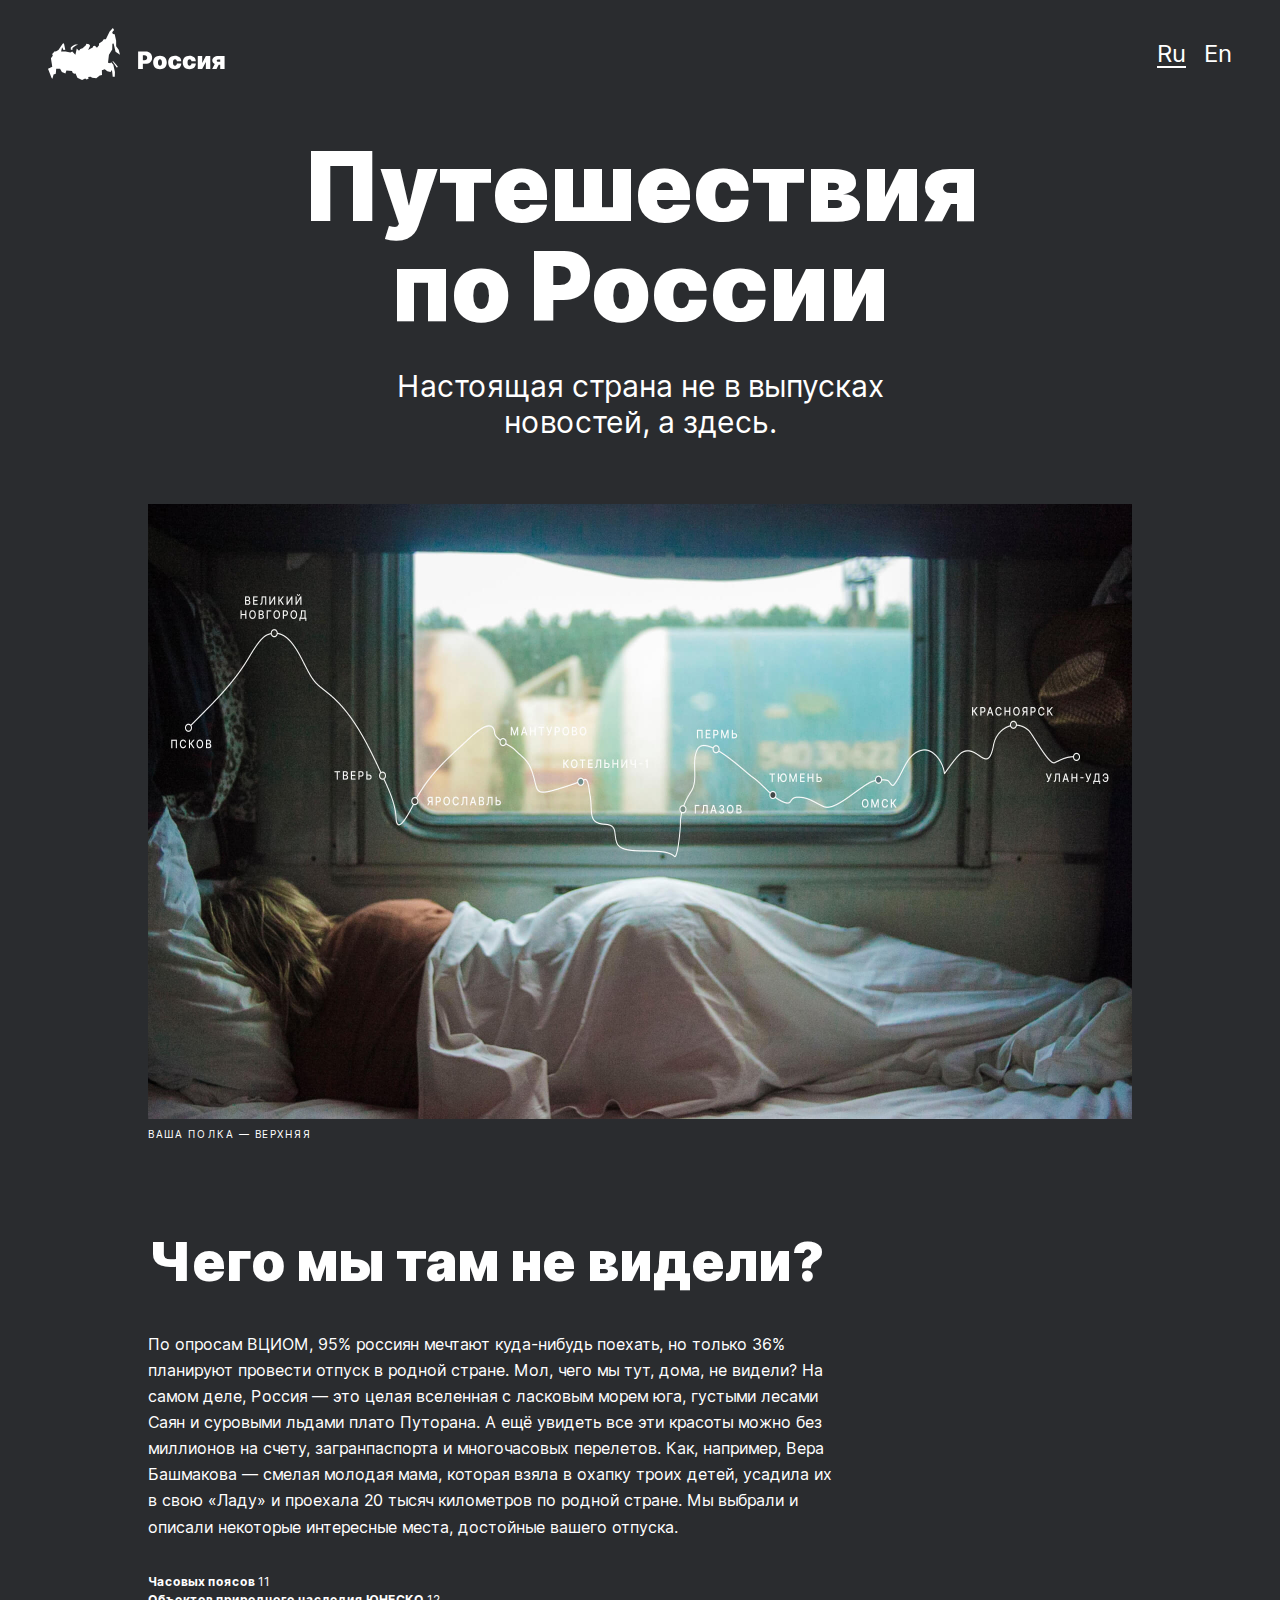
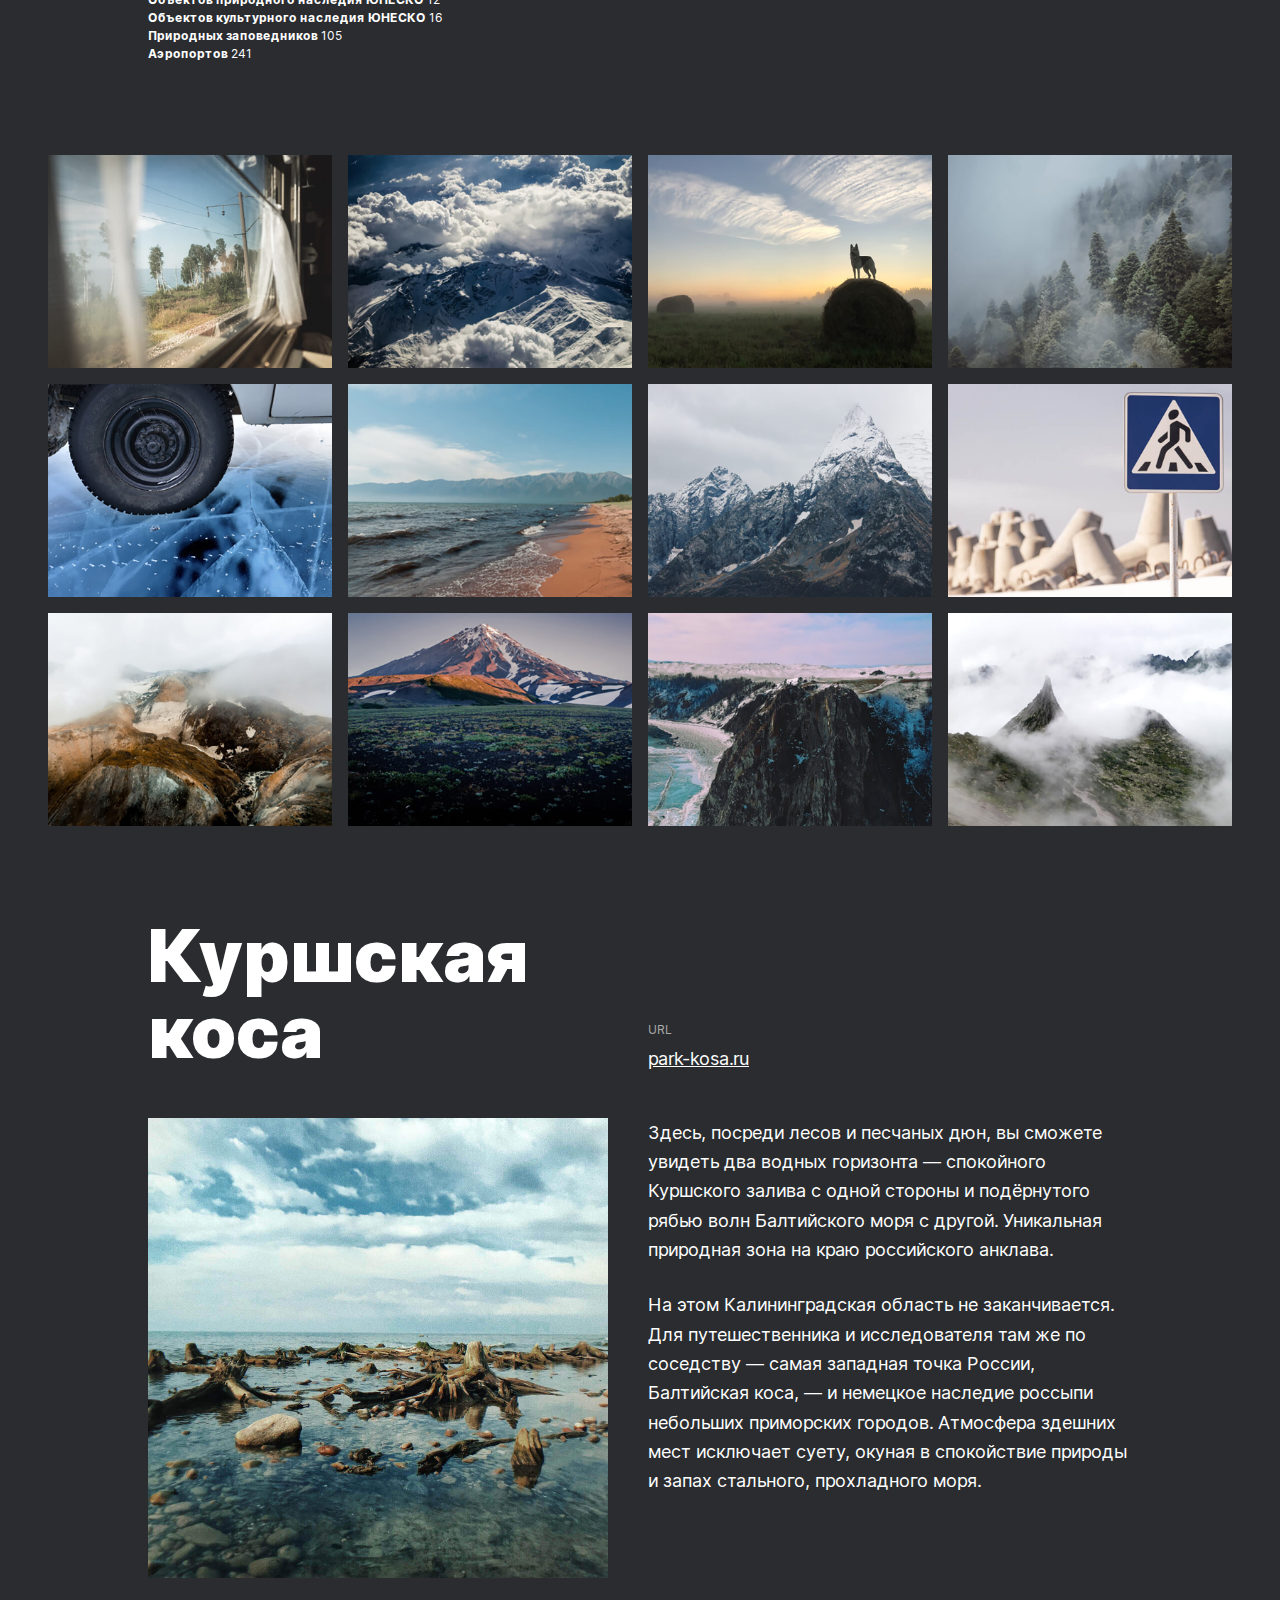
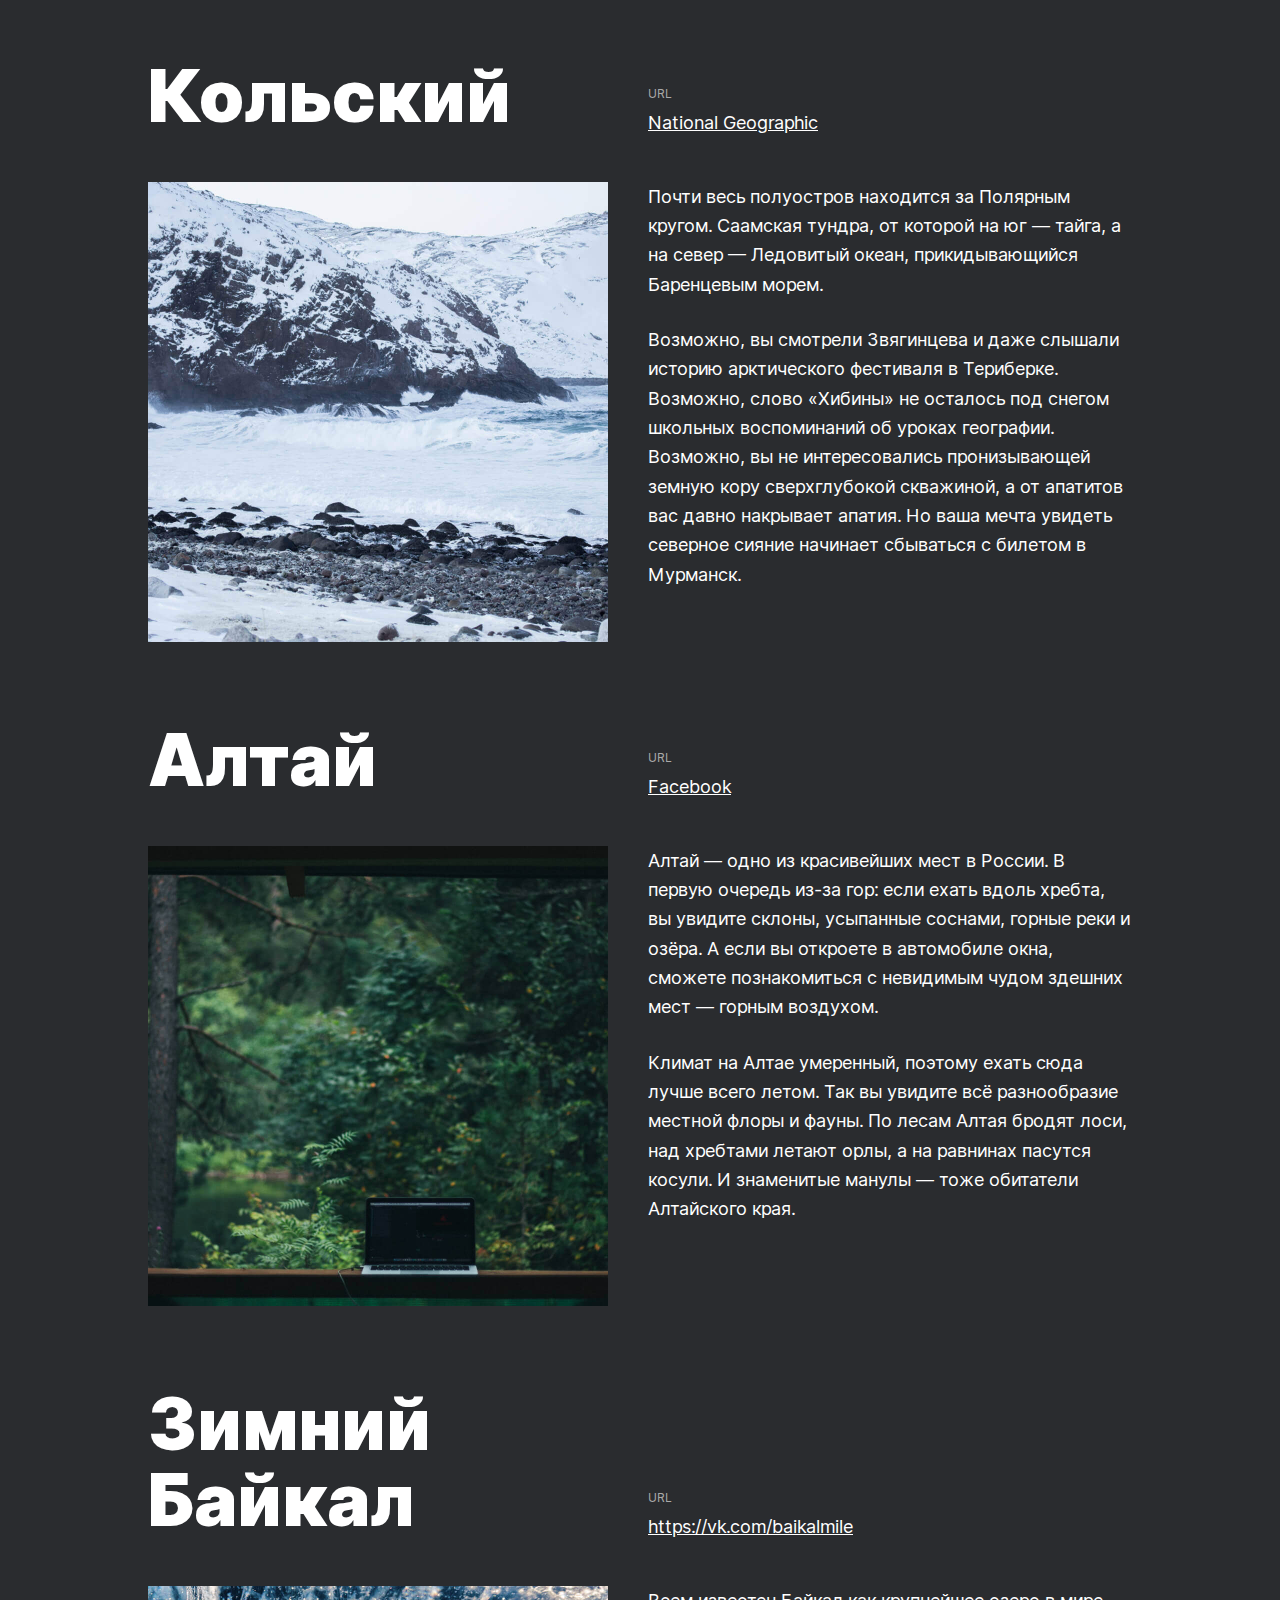
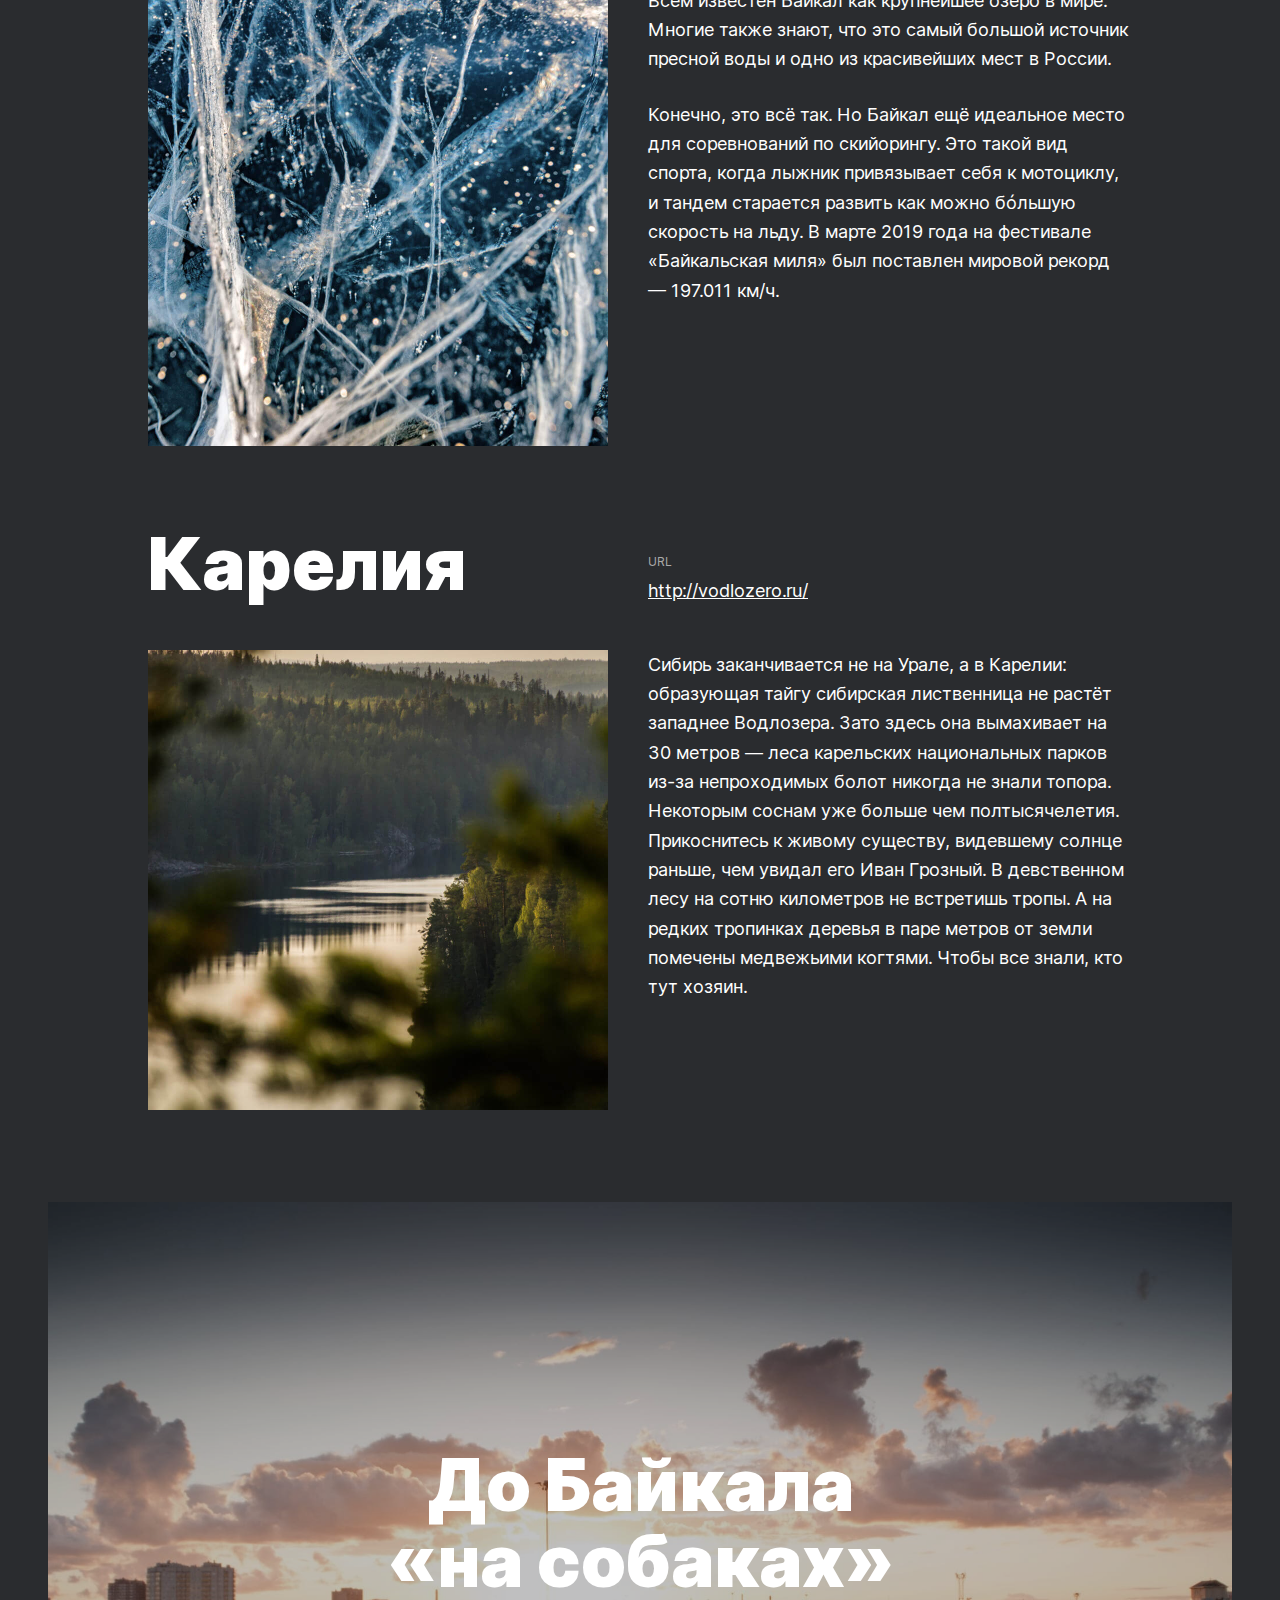
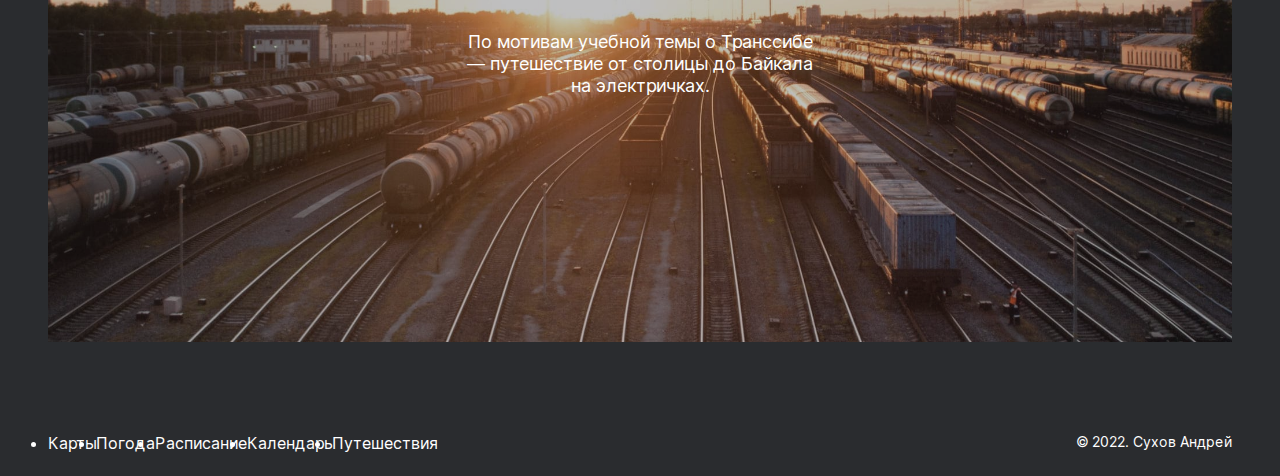
==== index.html @ 6f0c8b04 "Версия 1.04" ====
<!DOCTYPE html>
<html lang="ru">

<head>
  <meta charset="UTF-8">
  <meta http-equiv="content-type" content="text/html">
  <meta name="viewport" content="width=device-width, initial-scale=1.0">
  <title>Путешествия по России</title>
  <link rel="stylesheet" href="./pages/index.css">
</head>

<body class="page">
  <div class="page__container">
    <header class="header">
      <img class="header__logo" src="./images/header-logo.svg" alt="Изображение карты России">
      <ul class="header__lang">
        <li><a class="header__lang-link header__lang-link_decoration" href="#">Ru</a></li>
        <li><a class="header__lang-link" href="#">En</a></li>
      </ul>
    </header>
    <main class="content">
      <section class="lead">
        <h1 class="lead__title">Путешествия по&nbsp;России</h1>
        <p class="lead__subtitle">Настоящая страна не&nbsp;в&nbsp;выпусках
          новостей, а&nbsp;здесь.</p>
        <figure class="lead__figure">
          <img class="lead__image" src="./images/lead-polka.jpg" alt="Девушка на кровати в вагоне поезда">
          <figcaption class="lead__caption">ваша полка&nbsp;&mdash; верхняя</figcaption>
        </figure>
        <!--<p class="lead__caption">ваша полка&nbsp;&mdash; верхняя</p>-->
      </section>
      <section class="intro">
        <h2 class="intro__title">Чего мы там не видели?</h2>
        <p class="intro__text">По опросам ВЦИОМ, 95% россиян мечтают куда-нибудь поехать, но только 36% планируют
          провести
          отпуск в родной стране. Мол, чего мы тут, дома, не видели? На самом деле, Россия — это целая вселенная с
          ласковым морем юга, густыми лесами Саян и суровыми льдами плато Путорана. А ещё увидеть все эти красоты можно
          без миллионов на счету, загранпаспорта и многочасовых перелетов. Как, например, Вера Башмакова — смелая
          молодая
          мама, которая взяла в охапку троих детей, усадила их в свою «Ладу» и проехала 20 тысяч километров по родной
          стране. Мы выбрали и описали некоторые интересные места, достойные вашего отпуска.</p>
        <ul class="intro__list">
          <li>Часовых поясов <span class="intro__span-accent">11</span></li>
          <li>Объектов природного наследия ЮНЕСКО <span class="intro__span-accent">12</span></li>
          <li>Объектов культурного наследия ЮНЕСКО <span class="intro__span-accent">16</span></li>
          <li>Природных заповедников <span class="intro__span-accent">105</span></li>
          <li>Аэропортов <span class="intro__span-accent">241</span></li>
        </ul>
      </section>
      <section class="photo-grid">
        <img class="photo-grid__item" src="./images/photo-grid-train.jpg" alt="фото из окна вагона">
        <img class="photo-grid__item" src="./images/photo-grid-atharva-tulsi.jpg" alt="облака на вершине горы">
        <img class="photo-grid__item" src="./images/photo-grid-tuman.jpg" alt="сабака на стоге сена в поле">
        <img class="photo-grid__item" src="./images/photo-grid-sochi.jpg" alt="лес в тумане">
        <img class="photo-grid__item" src="./images/photo-grid-arisa.jpg" alt="автомобиль на льду озера">
        <img class="photo-grid__item" src="./images/photo-grid-baikal.jpg" alt="фото на берегу озера">
        <img class="photo-grid__item" src="./images/photo-grid-elbrus.jpg" alt="покрытые снегом вершины гор">
        <img class="photo-grid__item" src="./images/photo-grid-kondratiev.jpg" alt="дорожный знак пешеходный переход">
        <img class="photo-grid__item" src="./images/photo-grid-kamchatka-1.jpg" alt="холмы в тумане">
        <img class="photo-grid__item" src="./images/photo-grid-kamchatka-2.jpg" alt="фото горы">
        <img class="photo-grid__item" src="./images/photo-grid-baikal-2.jpg" alt="фото скалы на берегу моря">
        <img class="photo-grid__item" src="./images/photo-grid-ergaki.jpg" alt="фото туман на вершине горы">
      </section>
      <section class="places">
        <article class="place">
          <h2 class="place__title">Куршская коса</h2>
          <div class="place__website">
            <p class="place__url-heading">URL</p>
            <a class="place__link" href="http://park-kosa.ru" target="_blank">park-kosa.ru</a>
          </div>
          <img class="place__image" src="./images/place-kosa.jpg" alt="Куршская коса">
          <div class="place__container-text">
            <p class="place__paragraph">Здесь, посреди лесов и песчаных дюн, вы сможете увидеть два водных горизонта —
              спокойного Куршского залива с одной стороны и подёрнутого рябью волн Балтийского моря с другой. Уникальная
              природная зона на краю российского анклава.</p>
            <p class="place__paragraph">На этом Калининградская область не заканчивается. Для путешественника и
              исследователя там же по соседству — самая западная точка России, Балтийская коса, — и немецкое наследие
              россыпи небольших приморских городов. Атмосфера здешних мест исключает суету, окуная в спокойствие природы
              и
              запах стального, прохладного моря.</p>
          </div>
        </article>
        <article class="place">
          <h2 class="place__title">Кольский</h2>
          <div class="place__website">
            <p class="place__url-heading">URL</p>
            <a class="place__link"
              href="https://yourshot.nationalgeographic.com/photos/?keywords=kolskiy" target="_blank">National
              Geographic</a>
          </div>
          <img class="place__image" src="./images/place-kolsky.jpg" alt="Кольский">
          <div class="place__container-text">
            <p class="place__paragraph">Почти весь полуостров находится за Полярным кругом. Саамская тундра, от которой
              на
              юг —
              тайга, а на север — Ледовитый океан, прикидывающийся Баренцевым морем.</p>
            <p class="place__paragraph">Возможно, вы смотрели Звягинцева и даже слышали историю арктического фестиваля в
              Териберке. Возможно, слово «Хибины» не осталось под снегом школьных воспоминаний об уроках географии.
              Возможно, вы не интересовались пронизывающей земную кору сверхглубокой скважиной, а от апатитов вас давно
              накрывает апатия. Но ваша мечта увидеть северное сияние начинает сбываться с билетом
              в Мурманск.</p>
          </div>
        </article>
        <article class="place">
          <h2 class="place__title">Алтай</h2>
          <div class="place__website">
            <p class="place__url-heading">URL</p>
            <a class="place__link"
              href="https://www.facebook.com/vera.bashmakova/posts/10156011613718822" target="_blank">Facebook</a>
          </div>
          <img class="place__image" src="./images/place-altai.jpg" alt="Алтай">
          <div class="place__container-text">
            <p class="place__paragraph">Алтай — одно из красивейших мест в России.
              В первую очередь из-за гор: если ехать вдоль хребта, вы увидите склоны, усыпанные соснами, горные реки и
              озёра. А если вы откроете в автомобиле окна, сможете познакомиться с невидимым чудом здешних мест — горным
              воздухом.</p>
            <p class="place__paragraph">Климат на Алтае умеренный, поэтому ехать сюда лучше всего летом. Так вы увидите
              всё разнообразие местной флоры и фауны. По лесам Алтая бродят лоси, над хребтами летают орлы, а на
              равнинах
              пасутся косули. И знаменитые манулы — тоже обитатели Алтайского края.</p>
          </div>
        </article>
        <article class="place">
          <h2 class="place__title">Зимний Байкал</h2>
          <div class="place__website">
            <p class="place__url-heading">URL</p>
            <a class="place__link" href="https://vk.com/baikalmile"
              target="_blank">https://vk.com/baikalmile</a>
          </div>
          <img class="place__image" src="./images/place-winter-baikal.jpg" alt="Зимний Байкал">
          <div class="place__container-text">
            <p class="place__paragraph">Всем известен Байкал как крупнейшее озеро
              в мире. Многие также знают, что это самый большой источник пресной воды и одно из красивейших мест в
              России.
            </p>
            <p class="place__paragraph">Конечно, это всё так. Но Байкал ещё идеальное место для соревнований по
              скийорингу. Это такой вид спорта, когда лыжник привязывает себя
              к мотоциклу, и тандем старается развить как можно бóльшую скорость на льду. В марте 2019 года на фестивале
              «Байкальская миля» был поставлен мировой рекорд — 197.011 км/ч.</p>
          </div>
        </article>
        <article class="place">
          <h2 class="place__title">Карелия</h2>
          <div class="place__website">
            <p class="place__url-heading">URL</p>
            <a class="place__link" href="http://vodlozero.ru"
              target="_blank">http://vodlozero.ru/</a>
          </div>
          <img class="place__image" src="./images/place-karelia.jpg" alt="Корелия">
          <div class="place__container-text">
            <p class="place__paragraph">Сибирь заканчивается не на Урале, а в Карелии: образующая тайгу сибирская
              лиственница не растёт западнее Водлозера. Зато здесь она вымахивает на 30 метров — леса карельских
              национальных парков из-за непроходимых болот никогда не знали топора. Некоторым соснам уже больше чем
              полтысячелетия. Прикоснитесь к живому существу, видевшему солнце раньше, чем увидал его Иван Грозный.
              В девственном лесу на сотню километров не встретишь тропы. А на редких тропинках деревья
              в паре метров от земли помечены медвежьими когтями. Чтобы все знали, кто тут хозяин.</p>
          </div>
        </article>
      </section>
      <section class="cover">
        <a class="cover__overlay" href="https://stampsy.com/na-elektrichkakh-do-baikala" target="_blank">
          <h2 class="cover__title">До&nbsp;Байкала «на&nbsp;собаках»</h2>
          <p class="cover__subtitle">По&nbsp;мотивам учебной темы о&nbsp;Транссибе —&nbsp;путешествие от&nbsp;столицы
            до&nbsp;Байкала на&nbsp;электричках.</p>
        </a>
      </section>
    </main>
    <footer class="footer">
      <nav class="footer__nav">
        <li><a class="footer__link" href="https://yandex.ru/maps" target="_blank">Карты</a></li>
        <li><a class="footer__link" href="https://yandex.ru/pogoda" target="_blank">Погода</a></li>
        <li><a class="footer__link" href="https://rasp.yandex.ru" target="_blank">Расписание</a></li>
        <li><a class="footer__link" href="https://calendar.yandex.ru" target="_blank">Календарь</a></li>
        <li><a class="footer__link" href="https://travel.yandex.ru" target="_blank">Путешествия</a></li>
      </nav>
      <p class="footer__copyright">© 2022. Сухов Андрей</p>
    </footer>
  </div>
</body>

</html>
---- pages/index.css ----
@import url(../vendor/normalize.css);
@import url(../vendor/fonts/fonts.css);
@import url(../blocks/page/page.css);
@import url(../blocks/page/__container/page__container.css);
@import url(../blocks/header/header.css);
@import url(../blocks/header/__logo/header__logo.css);
@import url(../blocks/header/__lang/header__lang.css);
@import url(../blocks/header/__lang-link/header__lang-link.css);
@import url(../blocks/header/__lang-link/_decoration/header__lang-link_decoration.css);
@import url(../blocks/lead/lead.css);
@import url(../blocks/lead/__title/lead__title.css);
@import url(../blocks/lead/__subtitle/lead__subtitle.css);
@import url(../blocks/lead/__figure/lead__figure.css);
@import url(../blocks/lead/__image/lead__image.css);
@import url(../blocks/lead/__caption/lead__caption.css);
@import url(../blocks/intro/intro.css);
@import url(../blocks/intro/__title/intro__title.css);
@import url(../blocks/intro/__text/intro__text.css);
@import url(../blocks/intro/__list/intro__list.css);
@import url(../blocks/intro/__span-accent/intro__span-accent.css);
@import url(../blocks/photo-grid/photo-grid.css);
@import url(../blocks/photo-grid/__item/photo-grid__item.css);
@import url(../blocks/places/places.css);
@import url(../blocks/place/place.css);
@import url(../blocks/place/__title/place__title.css);
@import url(../blocks/place/__paragraph/place__paragraph.css);
@import url(../blocks/place/__image/place__image.css);
@import url(../blocks/place/__website/place__website.css);
@import url(../blocks/place/__link/place__link.css);
@import url(../blocks/place/__url-heading/place__url-heading.css);
@import url(../blocks/cover/cover.css);
@import url(../blocks/cover/__overlay/cover__overlay.css);
@import url(../blocks/cover/__title/cover__title.css);
@import url(../blocks/cover/__subtitle/cover__subtitle.css);
@import url(../blocks/footer/__nav/footer__nav.css);
@import url(../blocks/footer/footer.css);
@import url(../blocks/footer/__link/footer__link.css);
@import url(../blocks/footer/__copyright/footer__copyright.css);
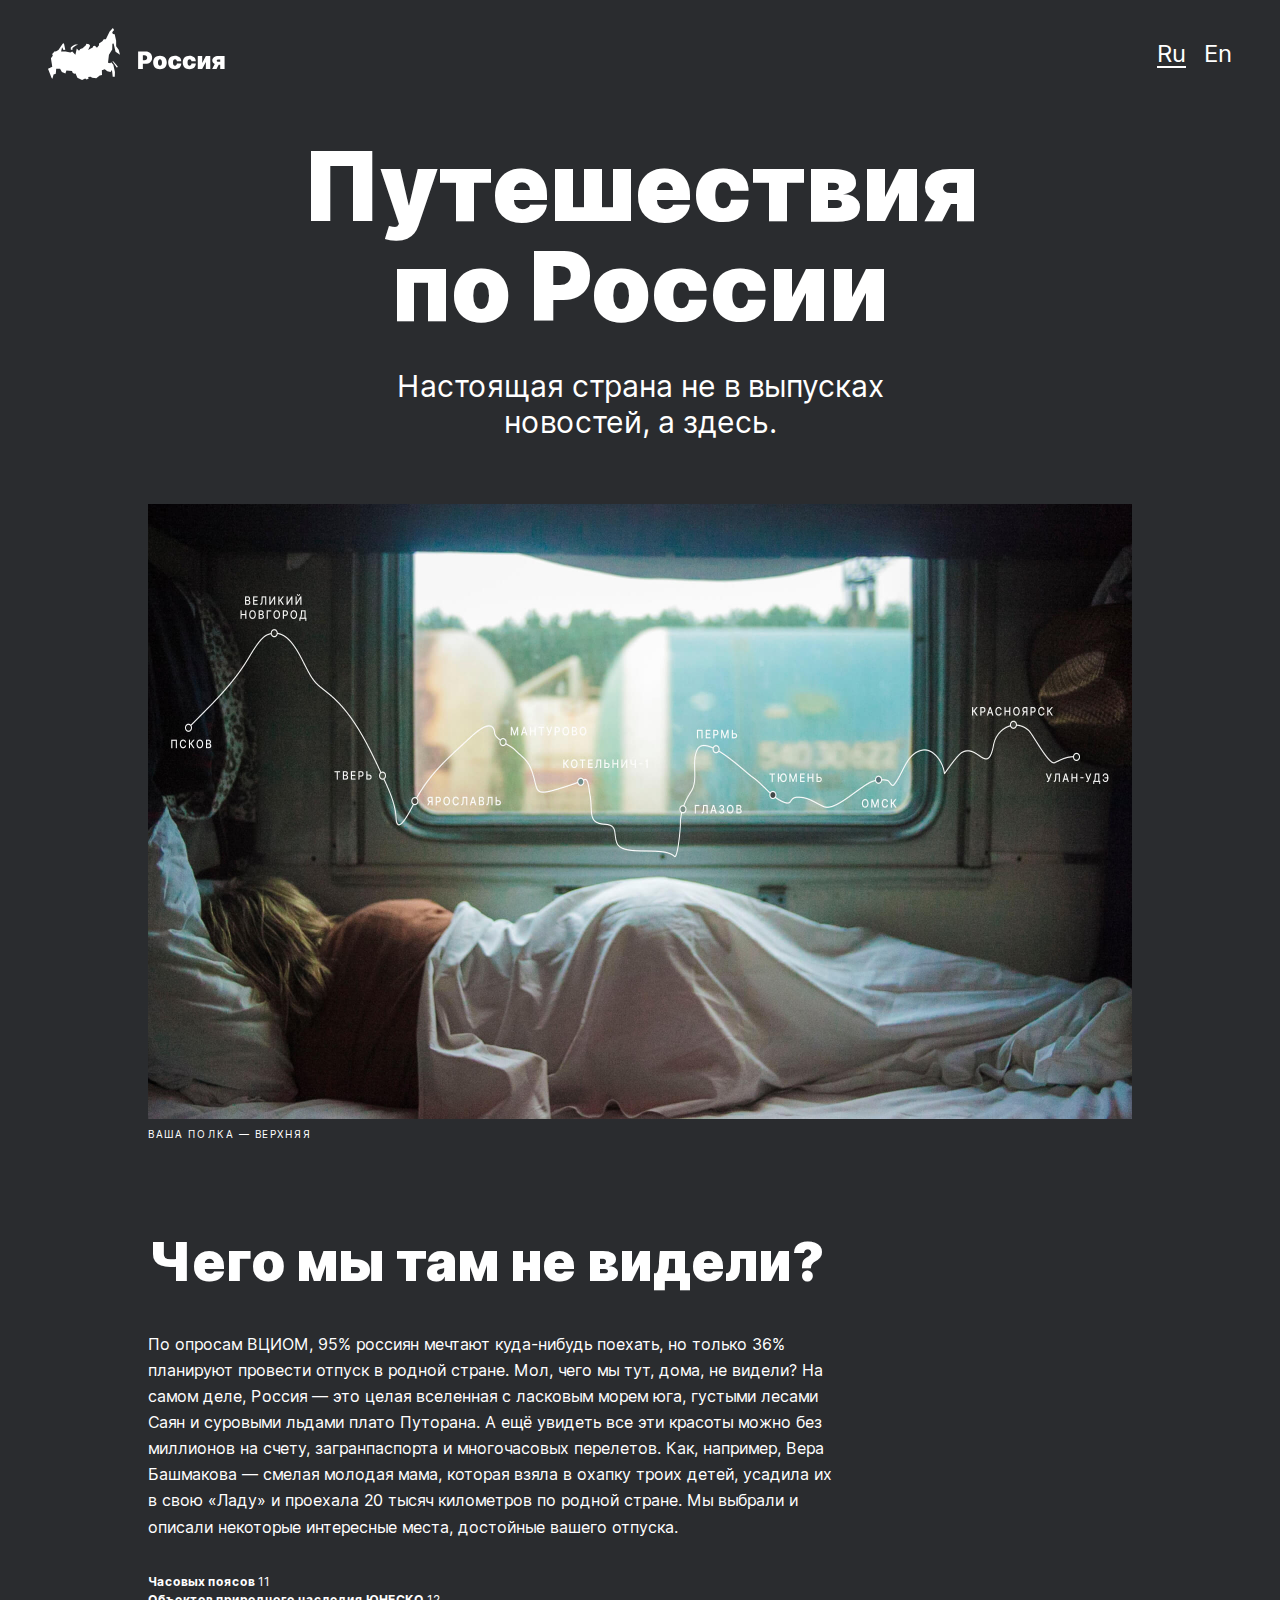
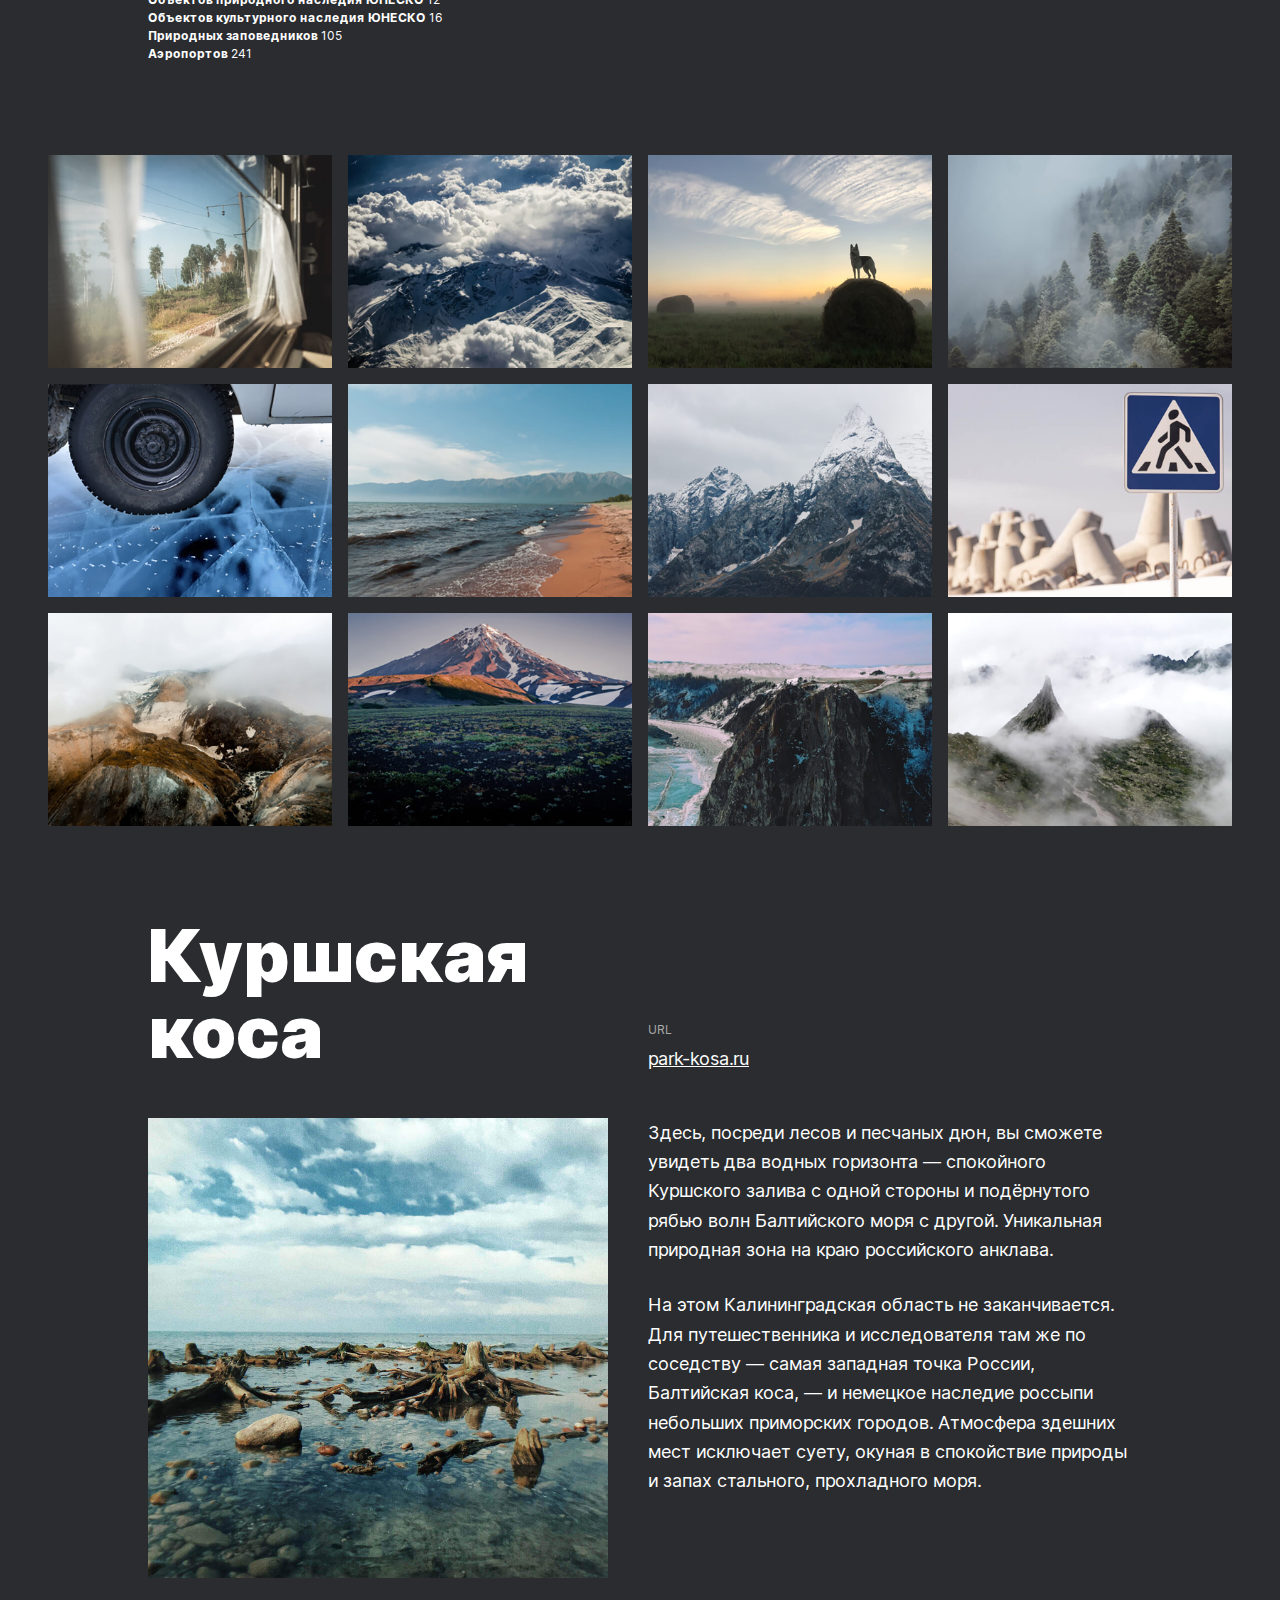
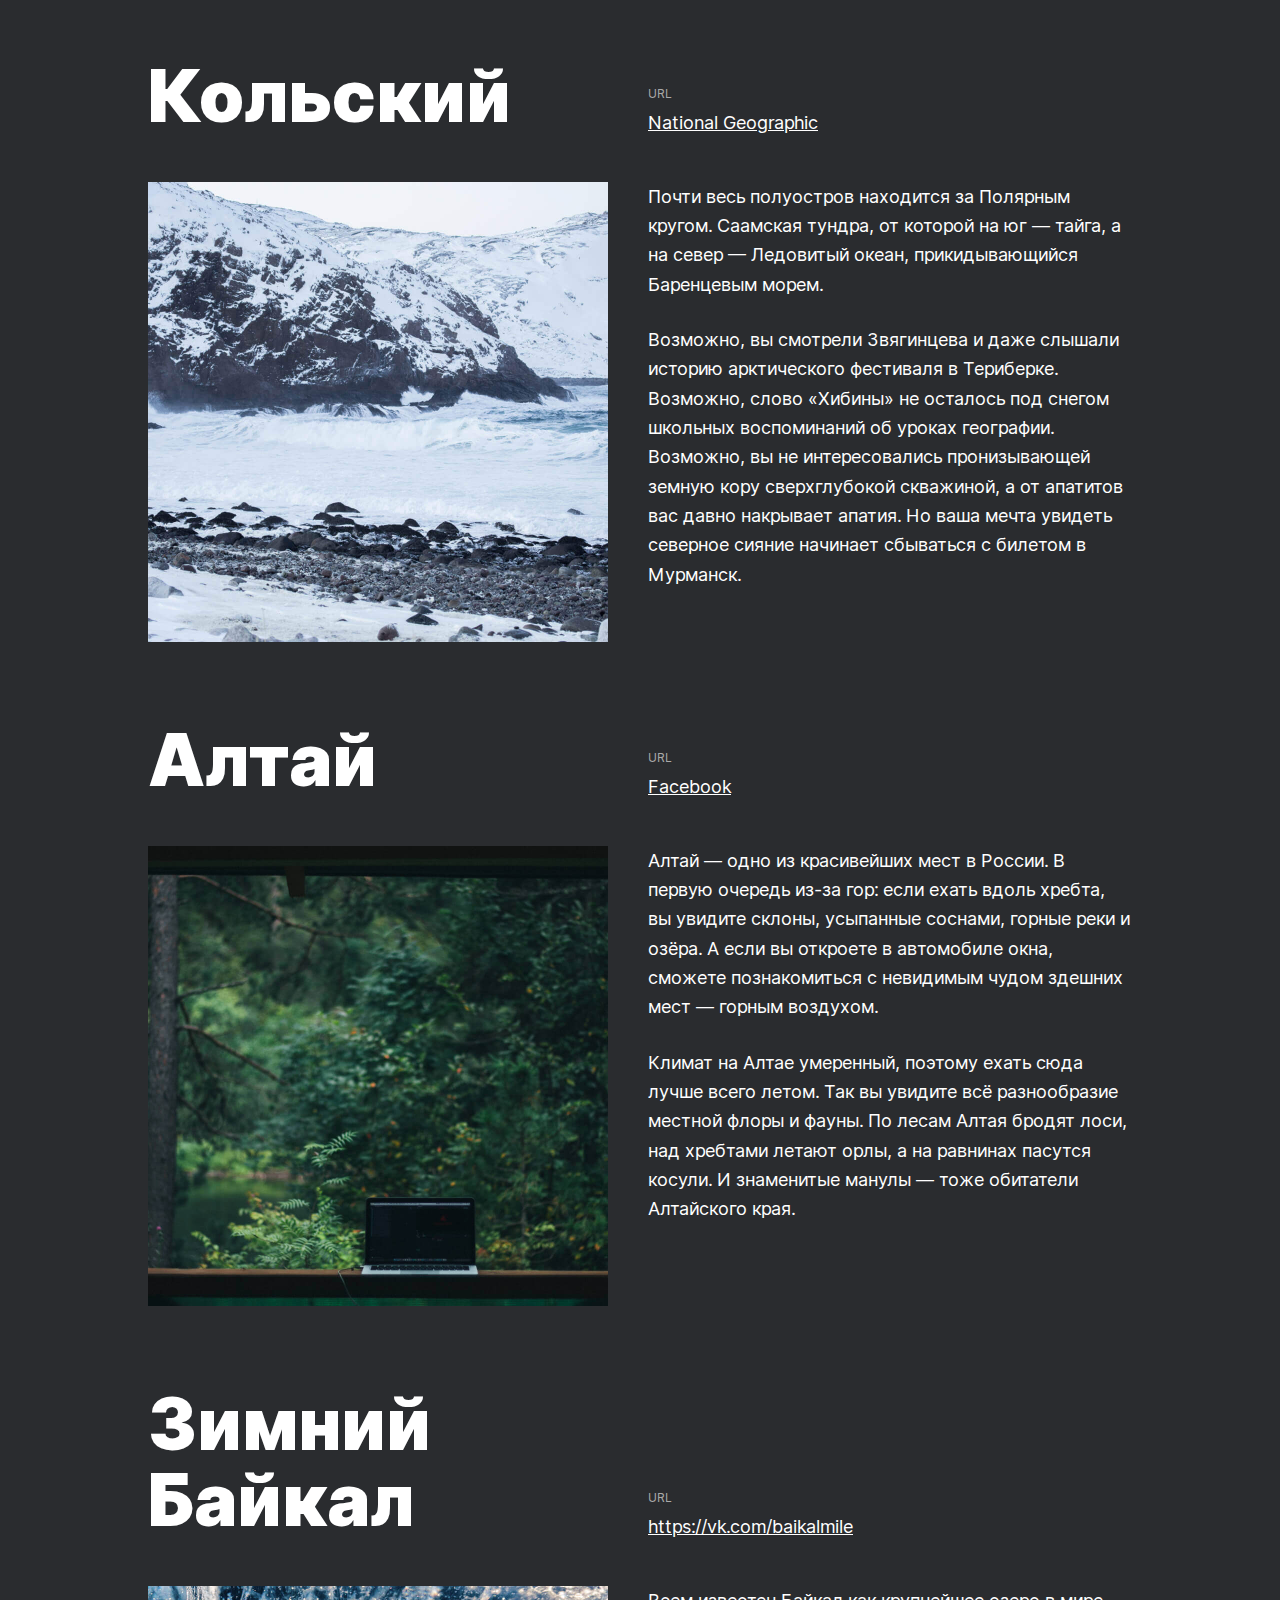
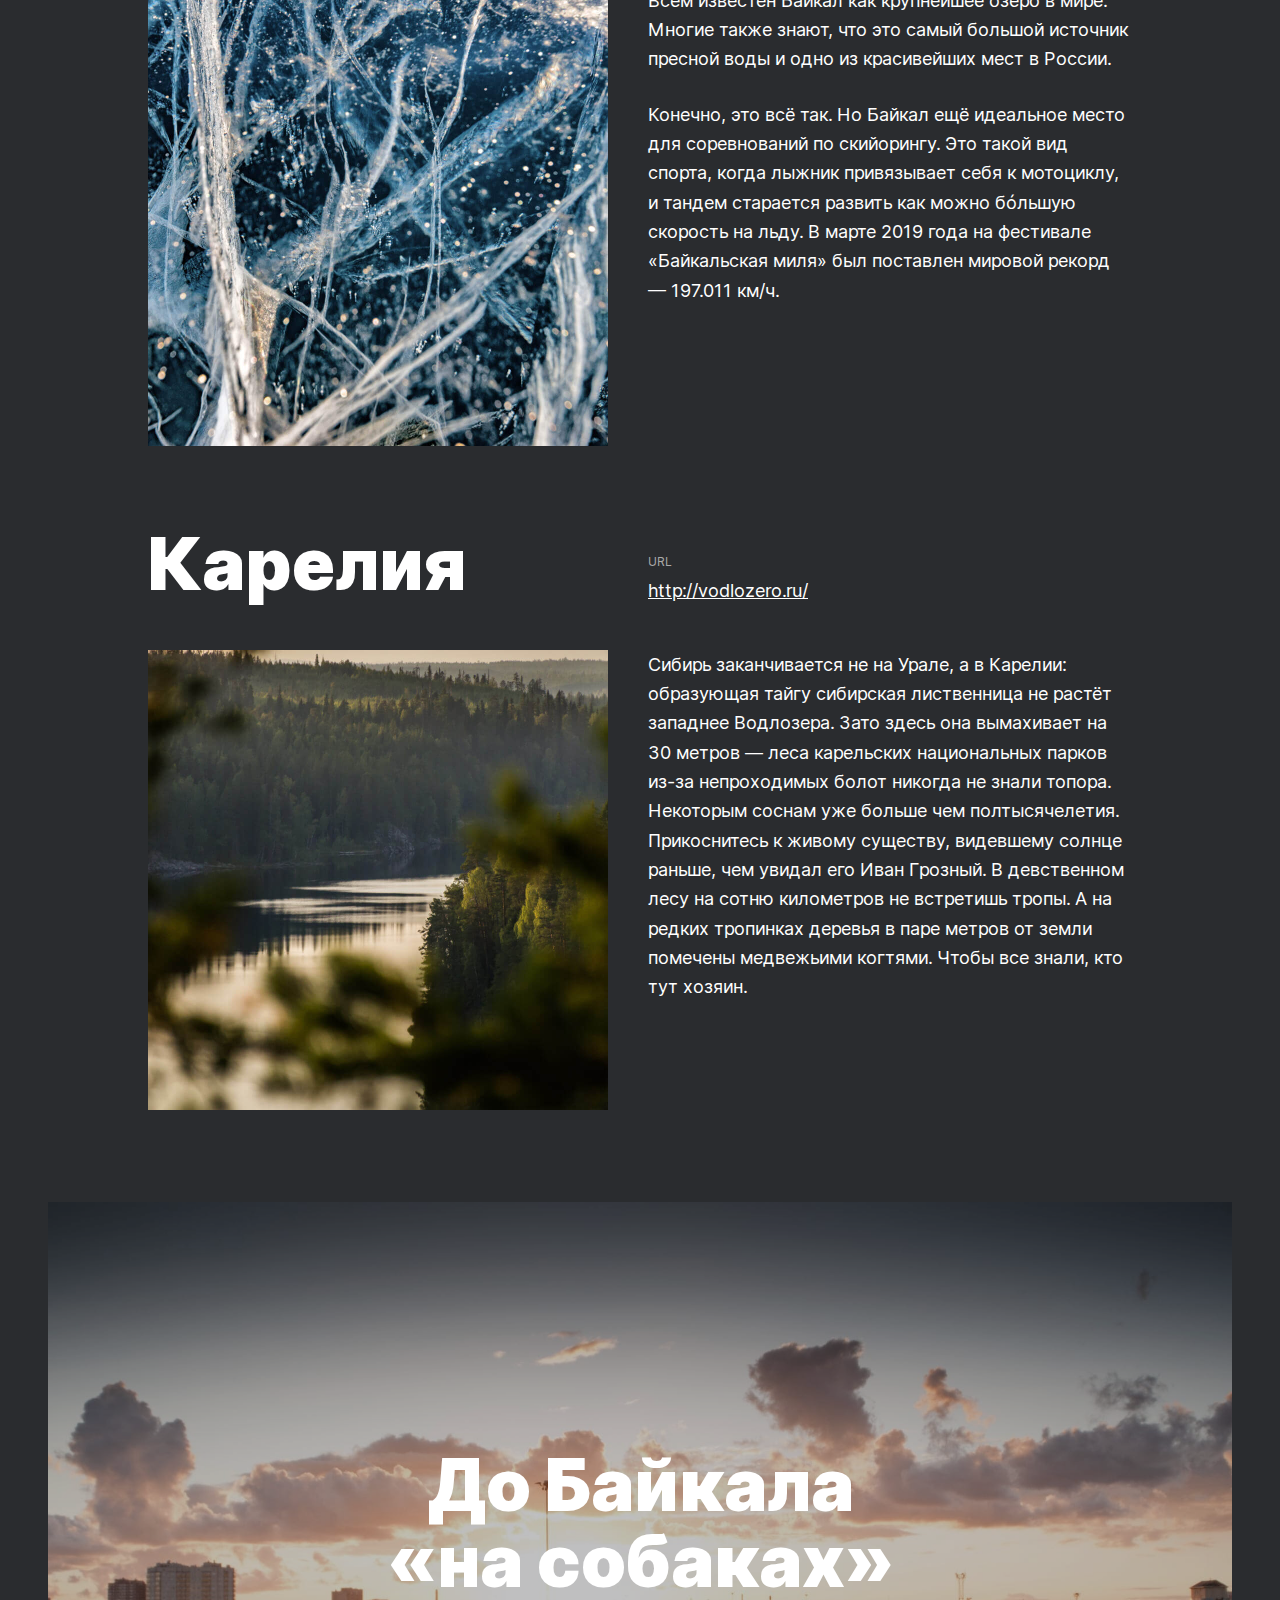
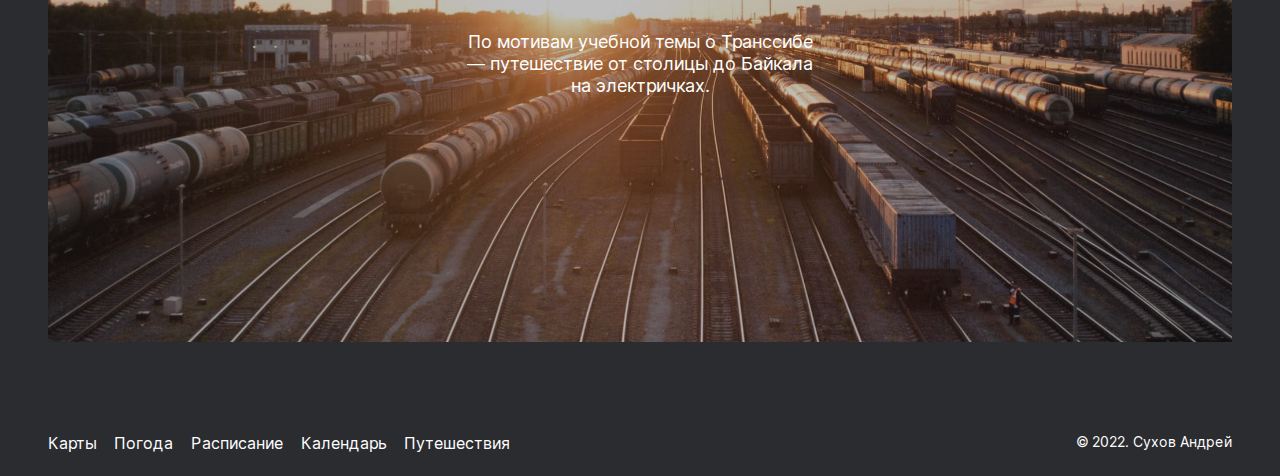
==== commit 0a10b0e0: "Версия 1.05" ====
--- a/index.html
+++ b/index.html
@@ -27,7 +27,6 @@
           <img class="lead__image" src="./images/lead-polka.jpg" alt="Девушка на кровати в вагоне поезда">
           <figcaption class="lead__caption">ваша полка&nbsp;&mdash; верхняя</figcaption>
         </figure>
-        <!--<p class="lead__caption">ваша полка&nbsp;&mdash; верхняя</p>-->
       </section>
       <section class="intro">
         <h2 class="intro__title">Чего мы там не видели?</h2>
@@ -167,11 +166,11 @@
     </main>
     <footer class="footer">
       <nav class="footer__nav">
-        <li><a class="footer__link" href="https://yandex.ru/maps" target="_blank">Карты</a></li>
-        <li><a class="footer__link" href="https://yandex.ru/pogoda" target="_blank">Погода</a></li>
-        <li><a class="footer__link" href="https://rasp.yandex.ru" target="_blank">Расписание</a></li>
-        <li><a class="footer__link" href="https://calendar.yandex.ru" target="_blank">Календарь</a></li>
-        <li><a class="footer__link" href="https://travel.yandex.ru" target="_blank">Путешествия</a></li>
+        <a class="footer__link" href="https://yandex.ru/maps" target="_blank">Карты</a>
+        <a class="footer__link" href="https://yandex.ru/pogoda" target="_blank">Погода</a>
+        <a class="footer__link" href="https://rasp.yandex.ru" target="_blank">Расписание</a>
+        <a class="footer__link" href="https://calendar.yandex.ru" target="_blank">Календарь</a>
+        <a class="footer__link" href="https://travel.yandex.ru" target="_blank">Путешествия</a>
       </nav>
       <p class="footer__copyright">© 2022. Сухов Андрей</p>
     </footer>
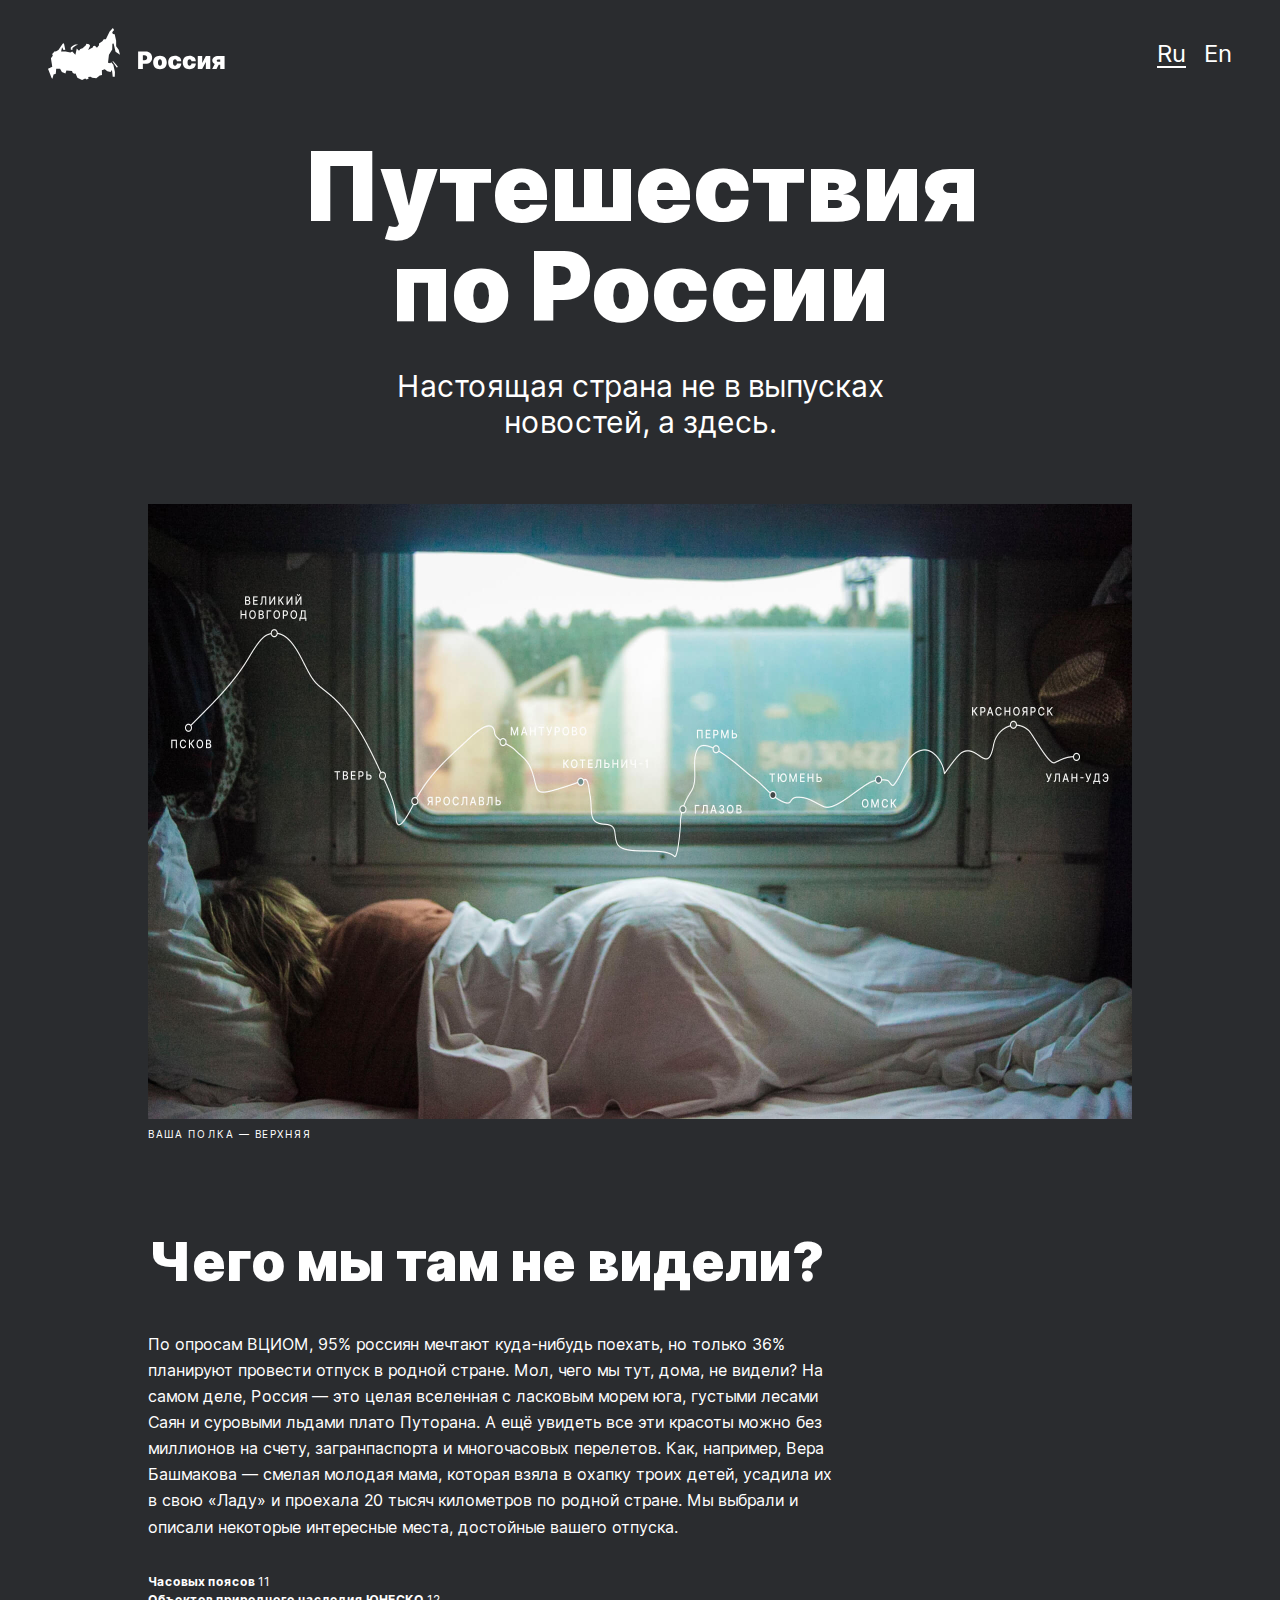
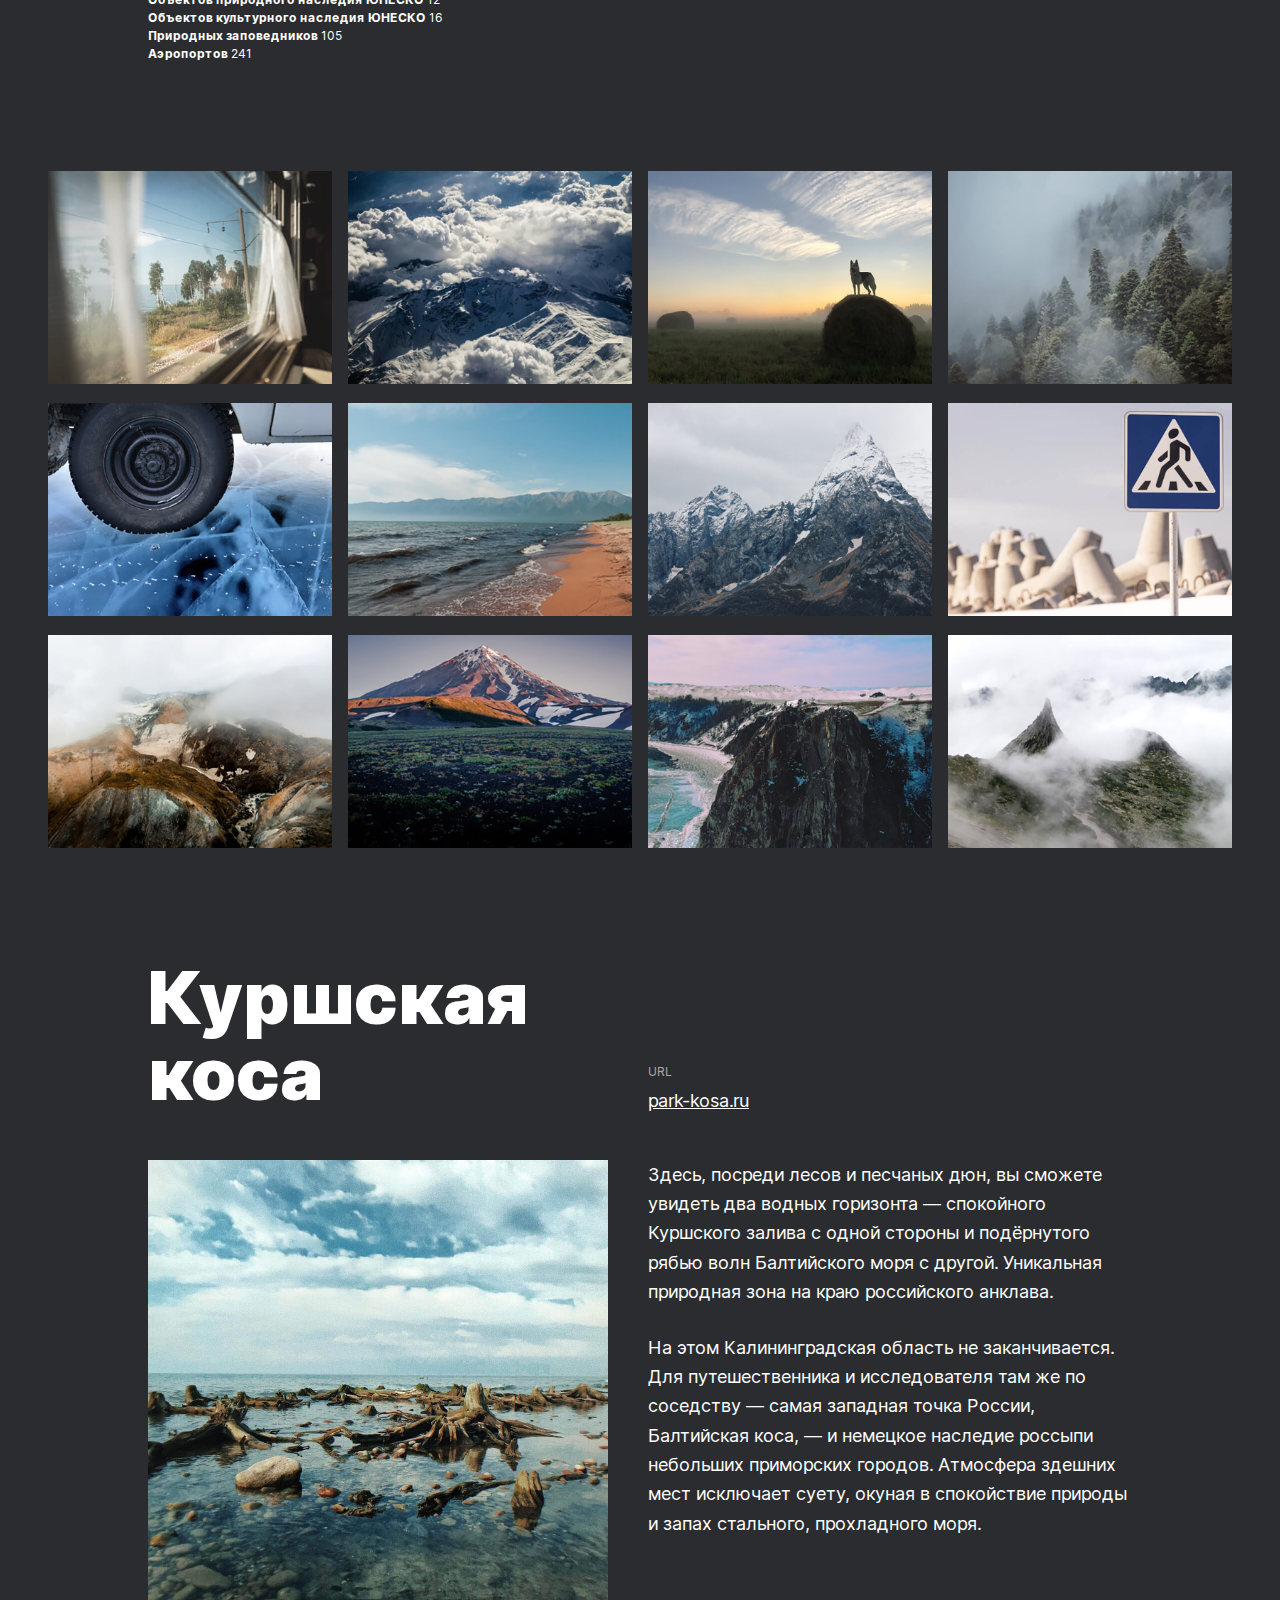
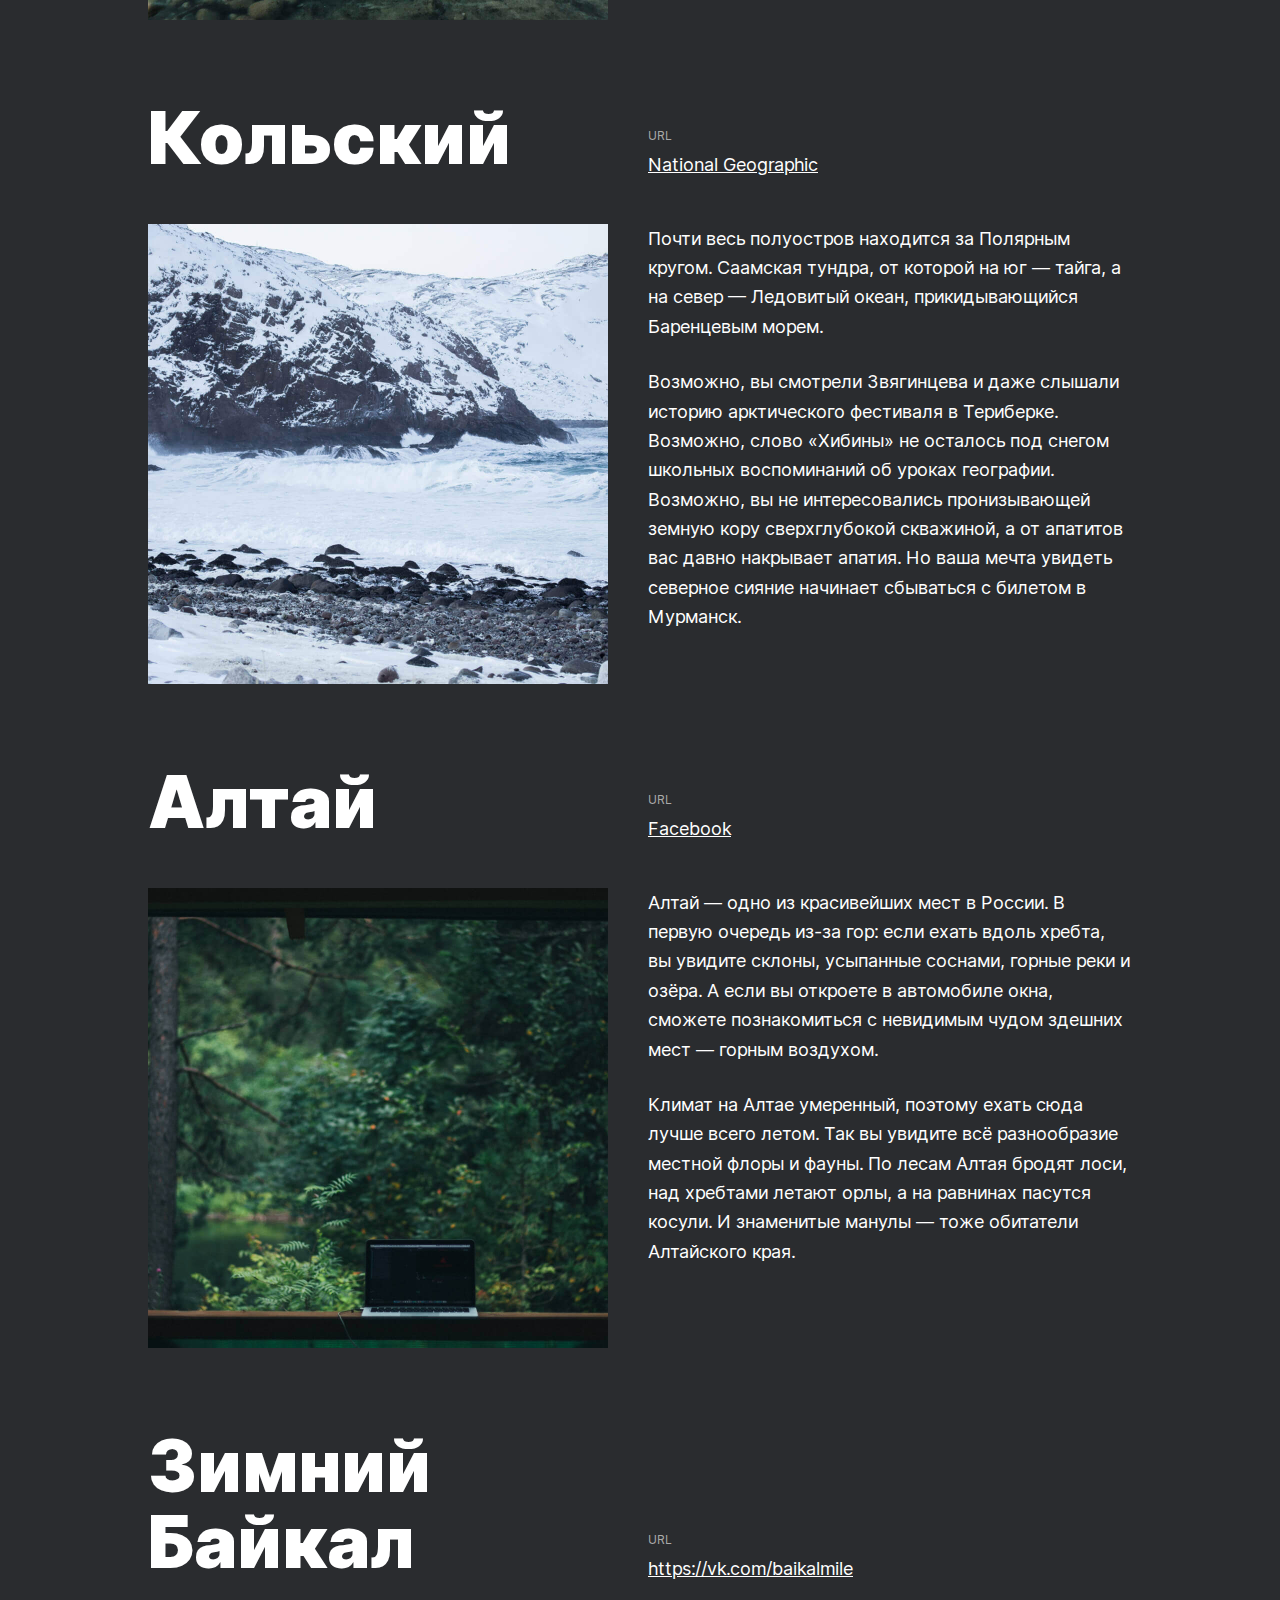
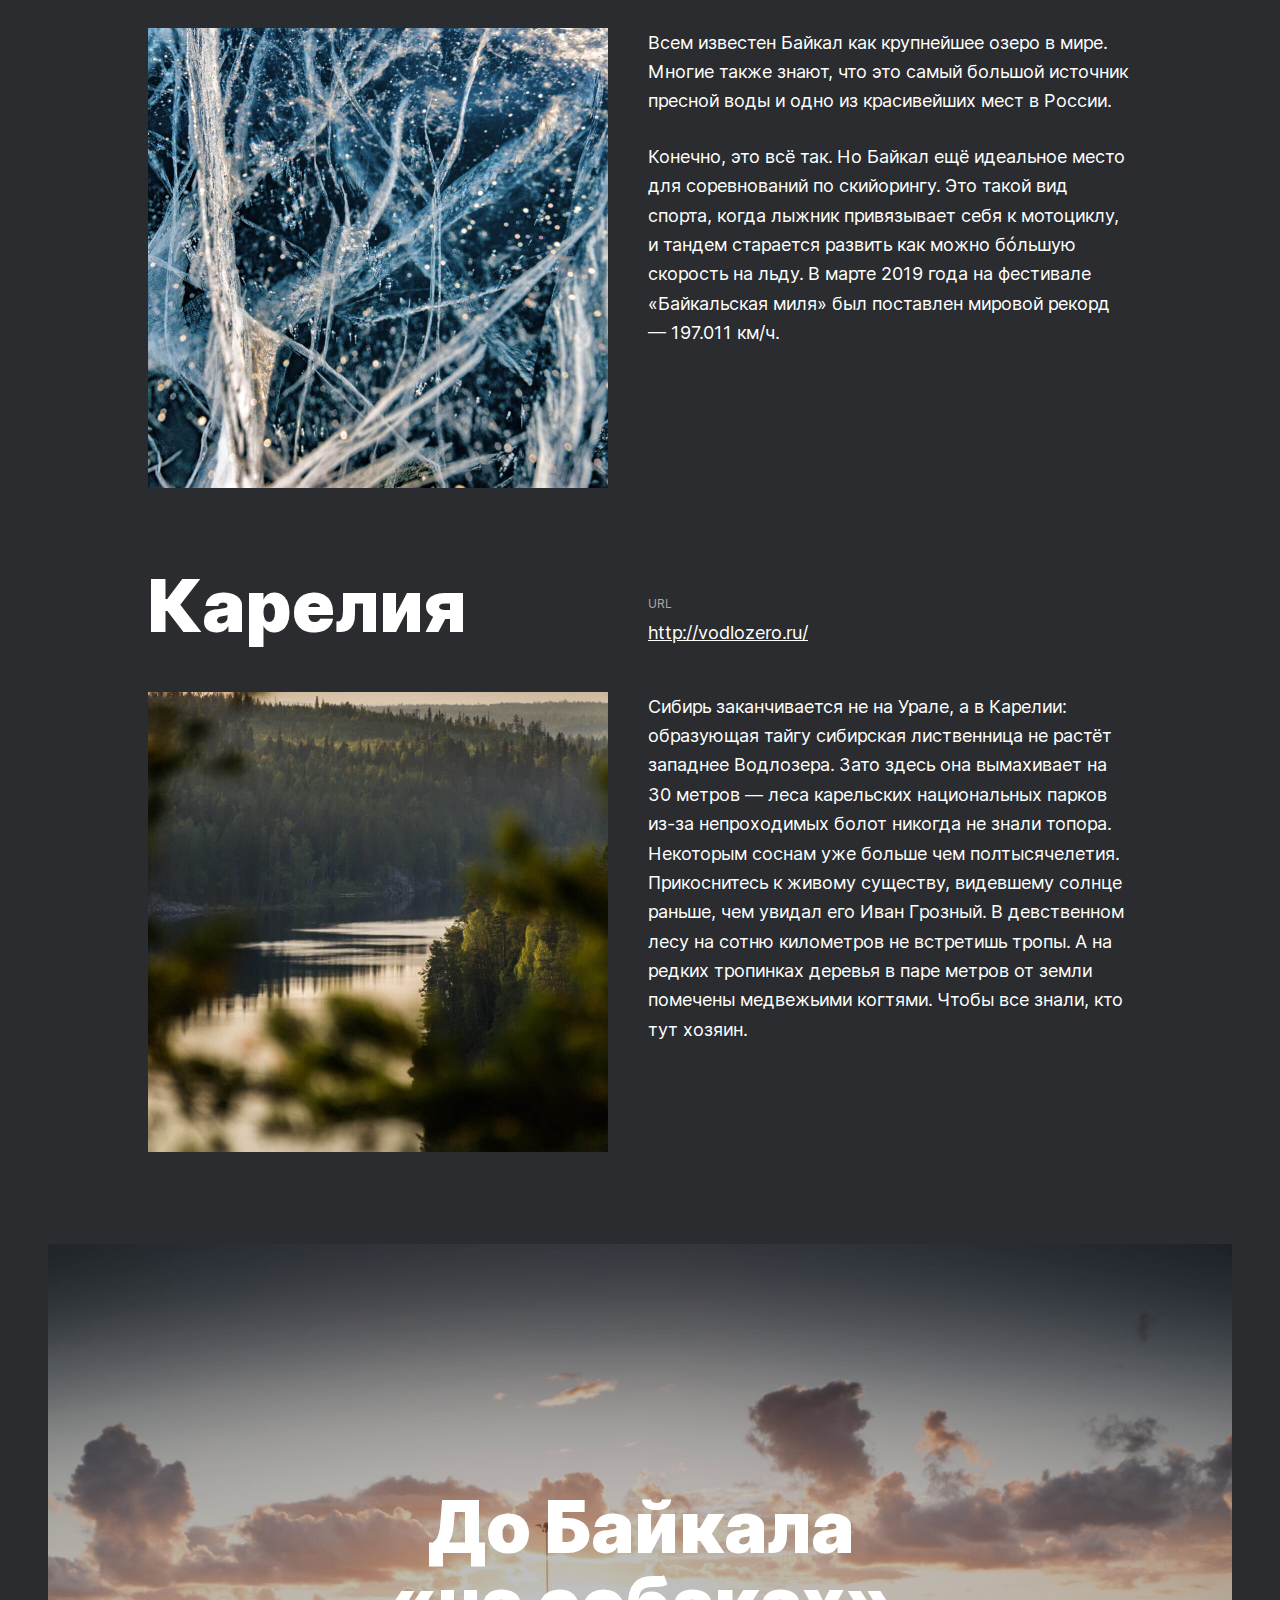
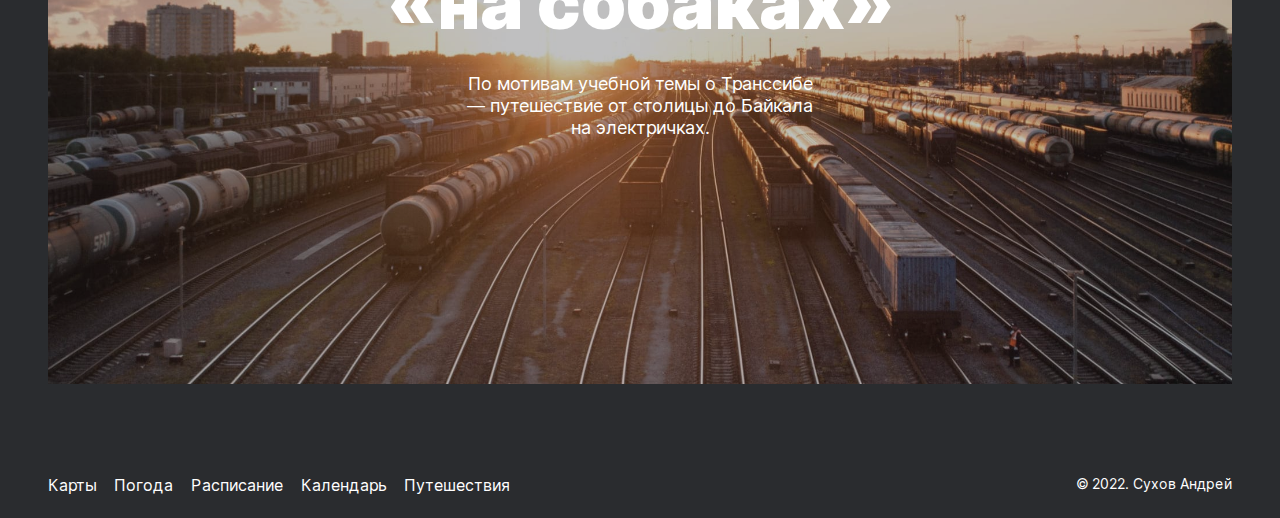
==== commit dd805768: "Версия 1.06" ====
--- a/index.html
+++ b/index.html
@@ -6,6 +6,9 @@
   <meta http-equiv="content-type" content="text/html">
   <meta name="viewport" content="width=device-width, initial-scale=1.0">
   <title>Путешествия по России</title>
+  <meta name="author" content="Сухов Андрей">
+  <meta name="description" content="Рассказываем о путешествиии на поезде через всю Россию">
+  <meta name="keywords" content="Путешествия, Россия">
   <link rel="stylesheet" href="./pages/index.css">
 </head>
 
@@ -46,19 +49,45 @@
           <li>Аэропортов <span class="intro__span-accent">241</span></li>
         </ul>
       </section>
-      <section class="photo-grid">
+      <section class="photo-grid__content">
+        <ul class="photo-grid">
+          <li>
         <img class="photo-grid__item" src="./images/photo-grid-train.jpg" alt="фото из окна вагона">
+      </li>
+      <li>
         <img class="photo-grid__item" src="./images/photo-grid-atharva-tulsi.jpg" alt="облака на вершине горы">
+      </li>
+      <li>
         <img class="photo-grid__item" src="./images/photo-grid-tuman.jpg" alt="сабака на стоге сена в поле">
+      </li>
+      <li>
         <img class="photo-grid__item" src="./images/photo-grid-sochi.jpg" alt="лес в тумане">
+      </li>
+      <li>
         <img class="photo-grid__item" src="./images/photo-grid-arisa.jpg" alt="автомобиль на льду озера">
+      </li>
+      <li>
         <img class="photo-grid__item" src="./images/photo-grid-baikal.jpg" alt="фото на берегу озера">
+      </li>
+      <li>
         <img class="photo-grid__item" src="./images/photo-grid-elbrus.jpg" alt="покрытые снегом вершины гор">
+      </li>
+      <li>
         <img class="photo-grid__item" src="./images/photo-grid-kondratiev.jpg" alt="дорожный знак пешеходный переход">
+      </li>
+      <li>
         <img class="photo-grid__item" src="./images/photo-grid-kamchatka-1.jpg" alt="холмы в тумане">
+      </li>
+      <li>
         <img class="photo-grid__item" src="./images/photo-grid-kamchatka-2.jpg" alt="фото горы">
+      </li>
+      <li>
         <img class="photo-grid__item" src="./images/photo-grid-baikal-2.jpg" alt="фото скалы на берегу моря">
+      </li>
+      <li>
         <img class="photo-grid__item" src="./images/photo-grid-ergaki.jpg" alt="фото туман на вершине горы">
+      </li>
+        </ul>
       </section>
       <section class="places">
         <article class="place">
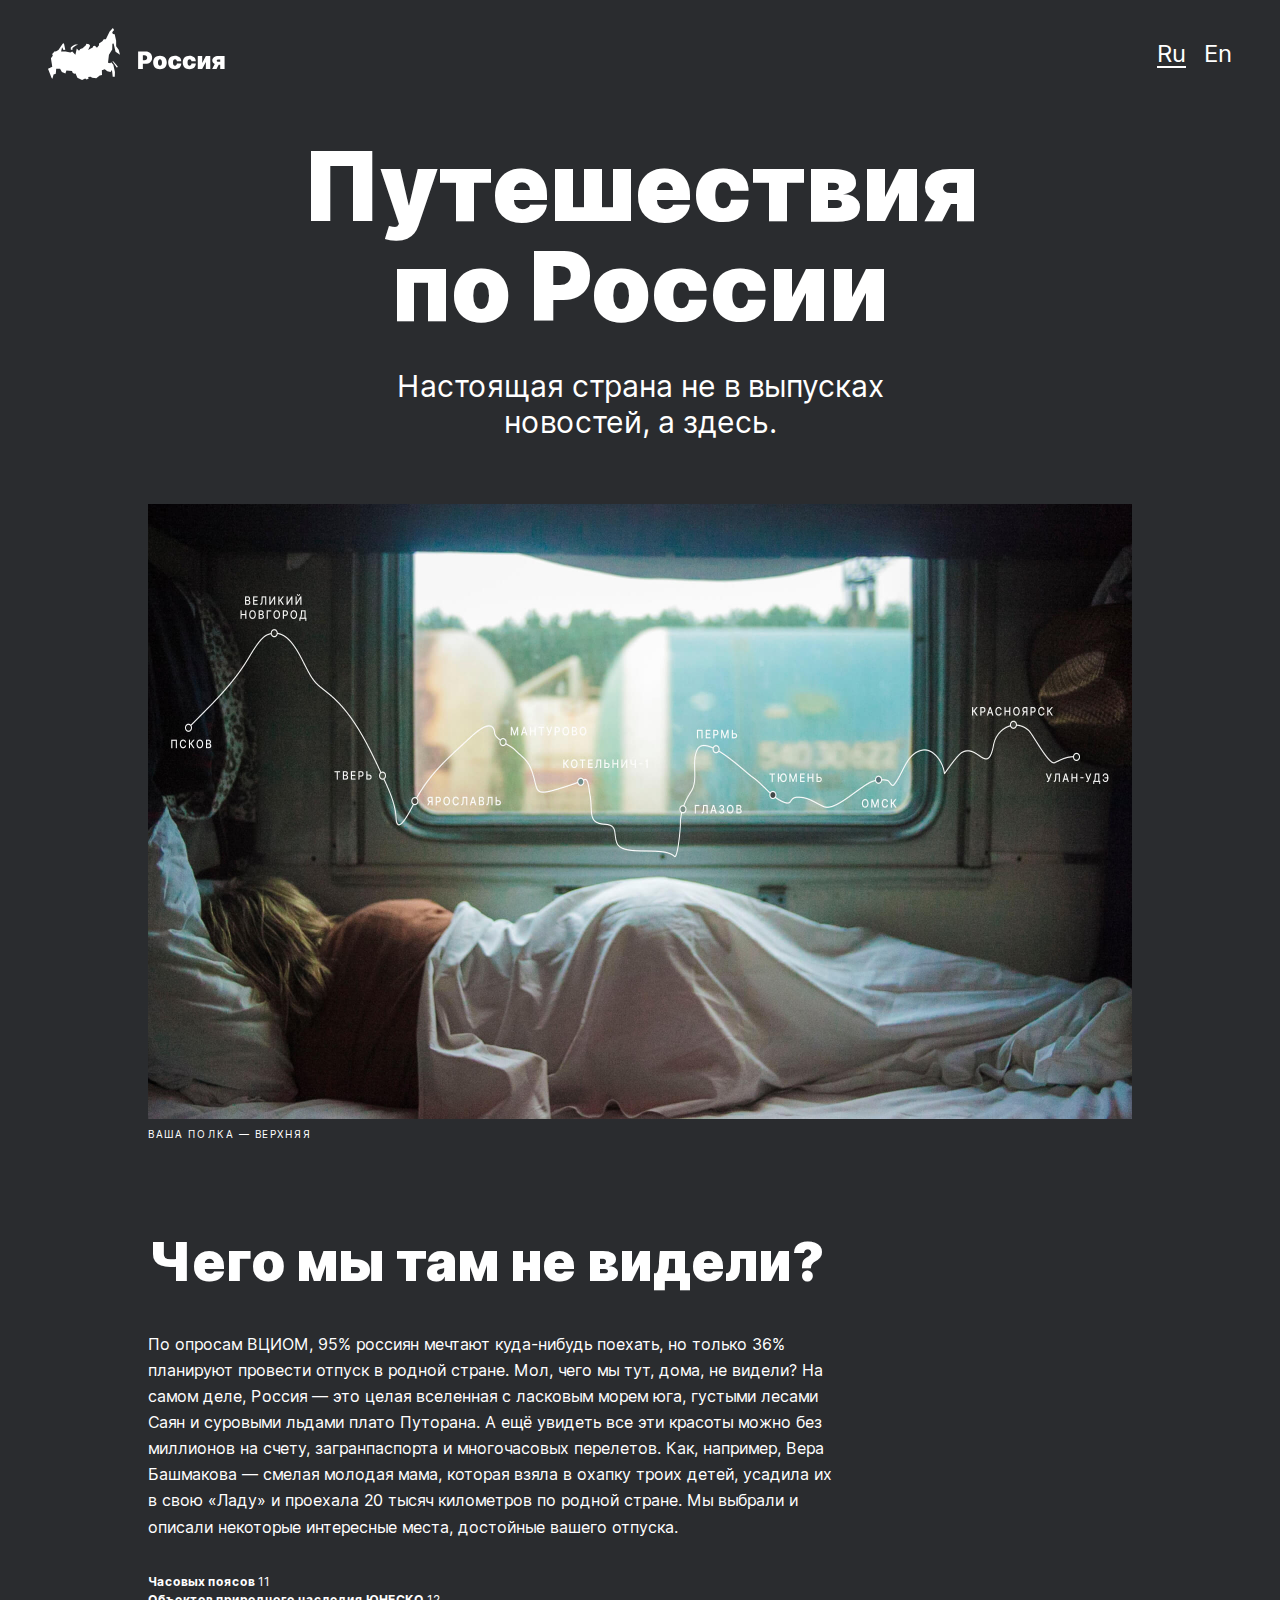
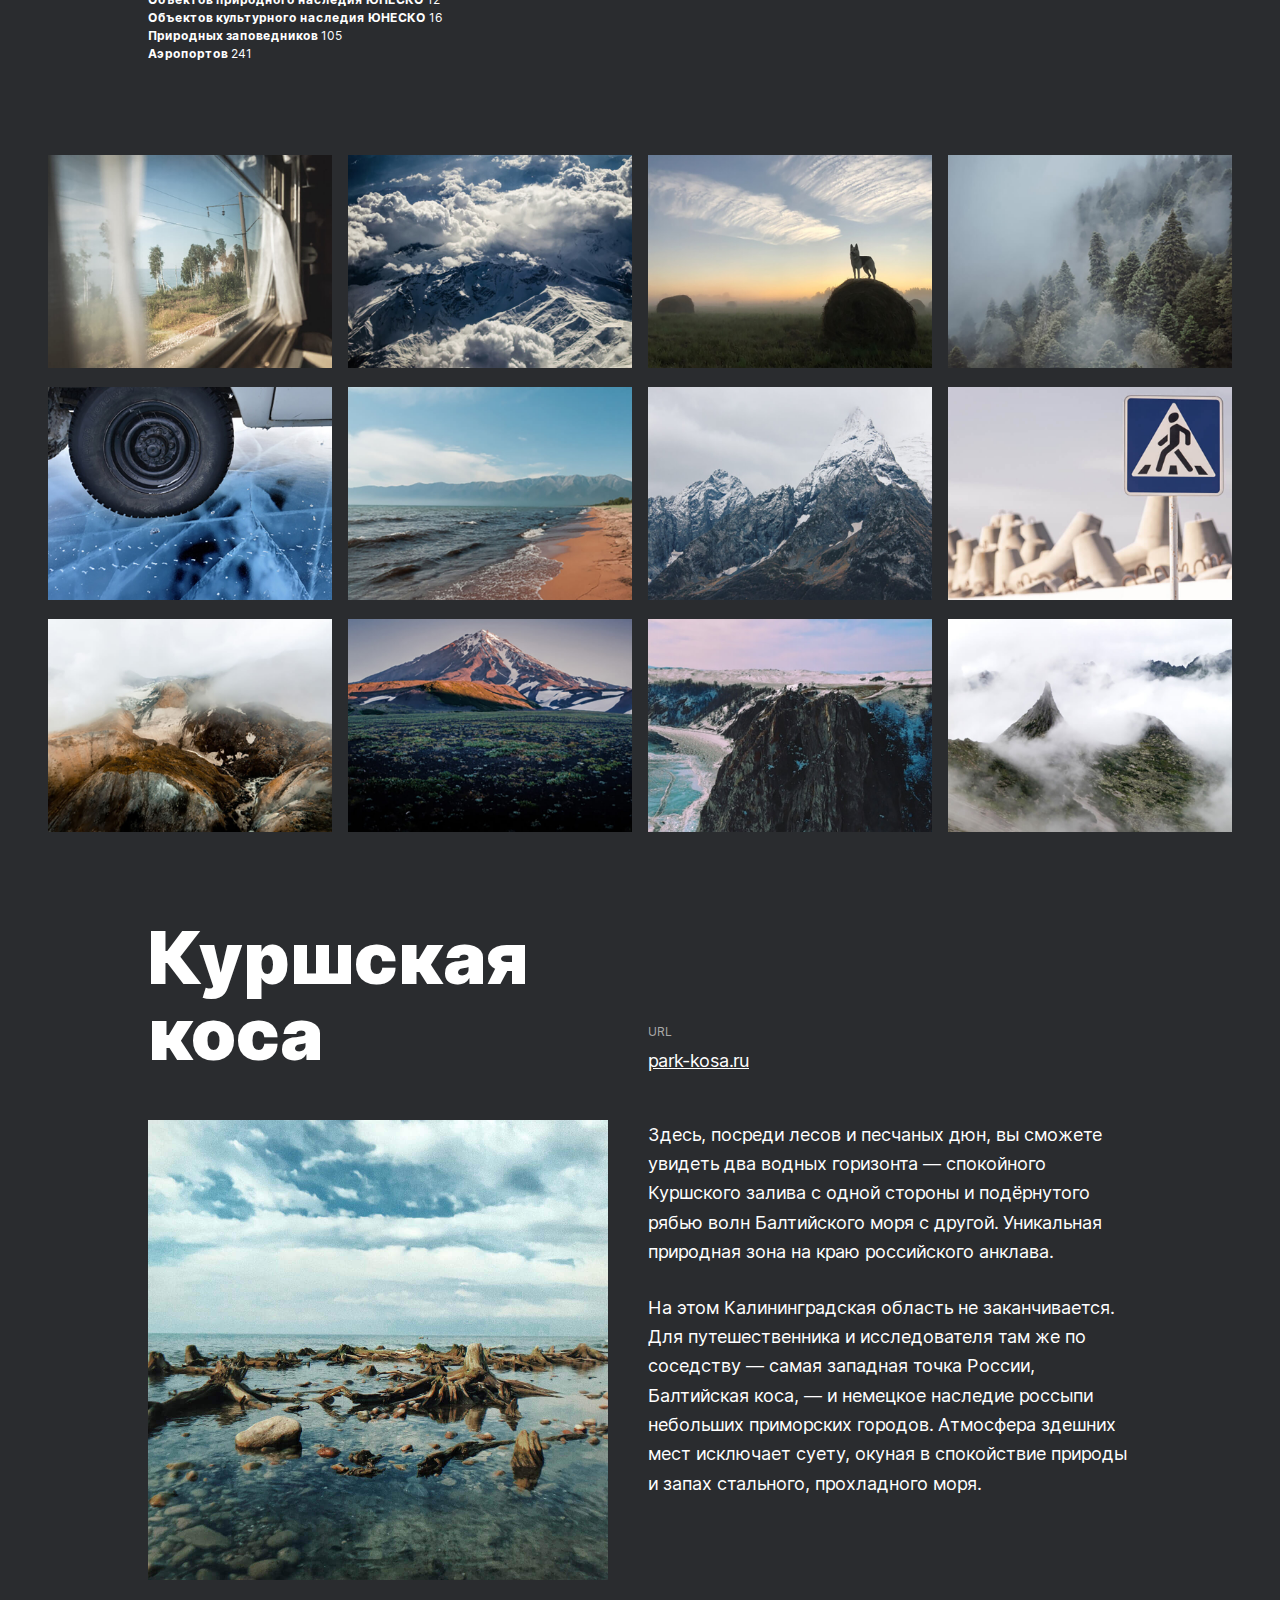
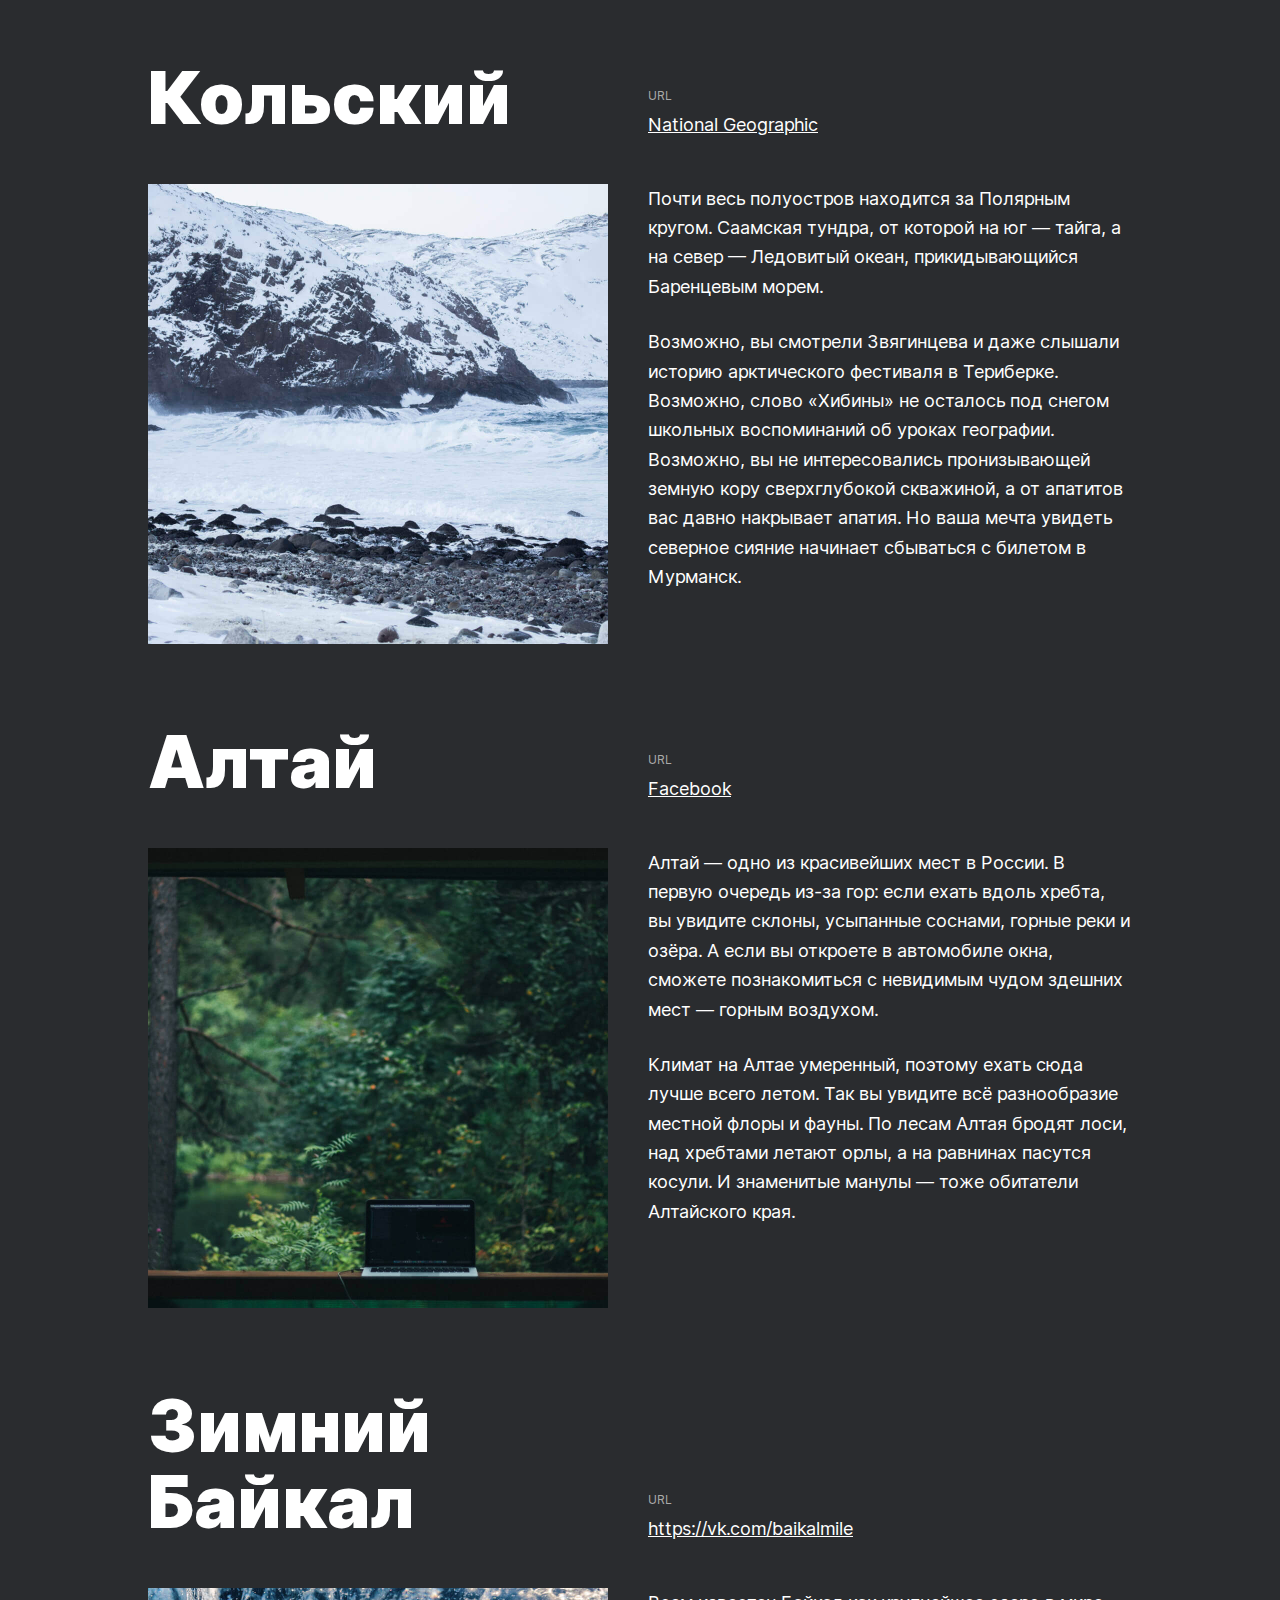
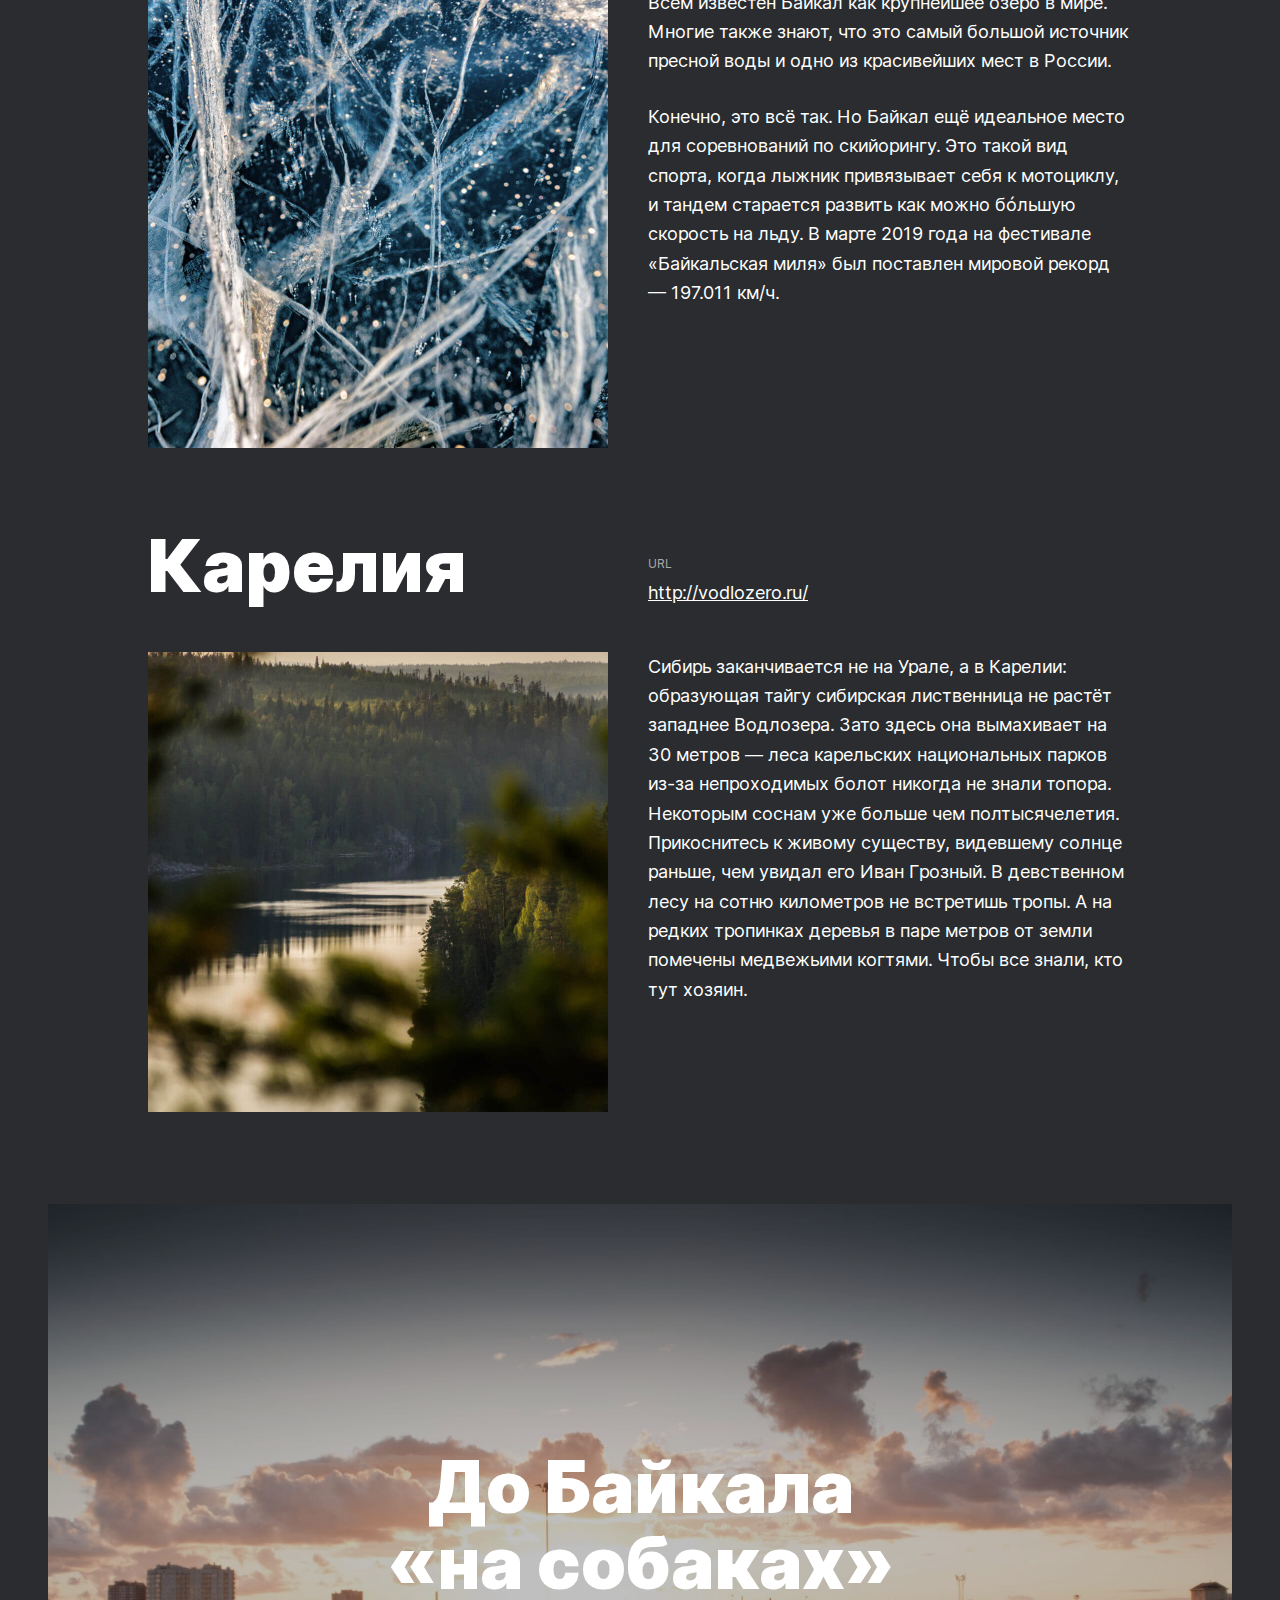
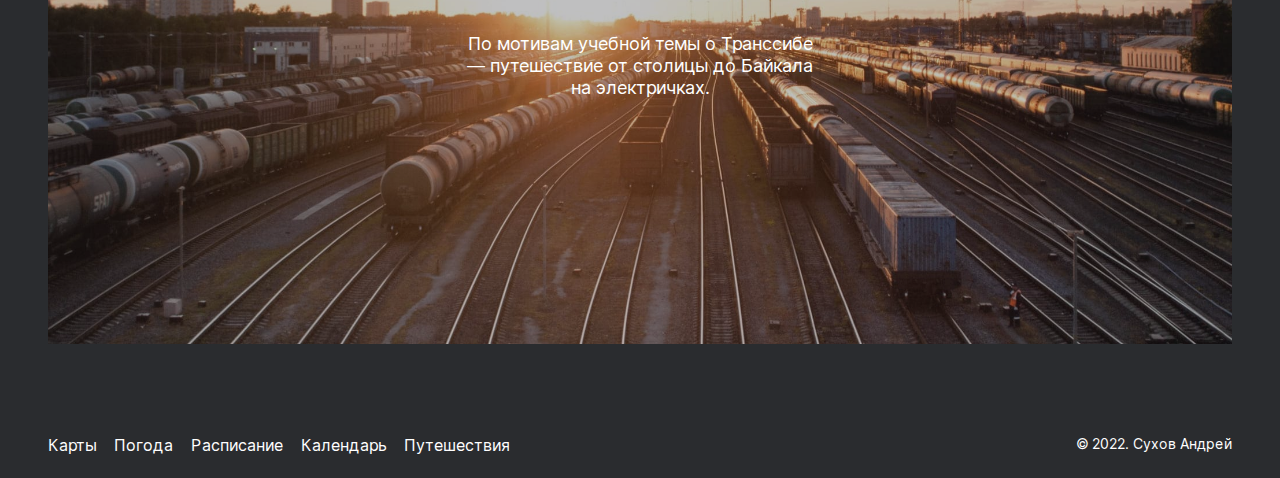
==== commit 2e6c3742: "Версия 1.07" ====
--- a/index.html
+++ b/index.html
@@ -98,14 +98,8 @@
           </div>
           <img class="place__image" src="./images/place-kosa.jpg" alt="Куршская коса">
           <div class="place__container-text">
-            <p class="place__paragraph">Здесь, посреди лесов и песчаных дюн, вы сможете увидеть два водных горизонта —
-              спокойного Куршского залива с одной стороны и подёрнутого рябью волн Балтийского моря с другой. Уникальная
-              природная зона на краю российского анклава.</p>
-            <p class="place__paragraph">На этом Калининградская область не заканчивается. Для путешественника и
-              исследователя там же по соседству — самая западная точка России, Балтийская коса, — и немецкое наследие
-              россыпи небольших приморских городов. Атмосфера здешних мест исключает суету, окуная в спокойствие природы
-              и
-              запах стального, прохладного моря.</p>
+            <p class="place__paragraph">Здесь, посреди лесов и песчаных дюн, вы сможете увидеть два водных горизонта — спокойного Куршского залива с одной стороны и подёрнутого рябью волн Балтийского моря с другой. Уникальная природная зона на краю российского анклава.</p>
+            <p class="place__paragraph">На этом Калининградская область не заканчивается. Для путешественника и исследователя там же по соседству — самая западная точка России, Балтийская коса, — и немецкое наследие россыпи небольших приморских городов. Атмосфера здешних мест исключает суету, окуная в спокойствие природы и запах стального, прохладного моря.</p>
           </div>
         </article>
         <article class="place">
@@ -119,9 +113,7 @@
           <img class="place__image" src="./images/place-kolsky.jpg" alt="Кольский">
           <div class="place__container-text">
             <p class="place__paragraph">Почти весь полуостров находится за Полярным кругом. Саамская тундра, от которой
-              на
-              юг —
-              тайга, а на север — Ледовитый океан, прикидывающийся Баренцевым морем.</p>
+              на юг — тайга, а на север — Ледовитый океан, прикидывающийся Баренцевым морем.</p>
             <p class="place__paragraph">Возможно, вы смотрели Звягинцева и даже слышали историю арктического фестиваля в
               Териберке. Возможно, слово «Хибины» не осталось под снегом школьных воспоминаний об уроках географии.
               Возможно, вы не интересовались пронизывающей земную кору сверхглубокой скважиной, а от апатитов вас давно
@@ -144,8 +136,7 @@
               воздухом.</p>
             <p class="place__paragraph">Климат на Алтае умеренный, поэтому ехать сюда лучше всего летом. Так вы увидите
               всё разнообразие местной флоры и фауны. По лесам Алтая бродят лоси, над хребтами летают орлы, а на
-              равнинах
-              пасутся косули. И знаменитые манулы — тоже обитатели Алтайского края.</p>
+              равнинах пасутся косули. И знаменитые манулы — тоже обитатели Алтайского края.</p>
           </div>
         </article>
         <article class="place">
@@ -157,9 +148,7 @@
           </div>
           <img class="place__image" src="./images/place-winter-baikal.jpg" alt="Зимний Байкал">
           <div class="place__container-text">
-            <p class="place__paragraph">Всем известен Байкал как крупнейшее озеро
-              в мире. Многие также знают, что это самый большой источник пресной воды и одно из красивейших мест в
-              России.
+            <p class="place__paragraph">Всем известен Байкал как крупнейшее озеро в мире. Многие также знают, что это самый большой источник пресной воды и одно из красивейших мест в России.
             </p>
             <p class="place__paragraph">Конечно, это всё так. Но Байкал ещё идеальное место для соревнований по
               скийорингу. Это такой вид спорта, когда лыжник привязывает себя
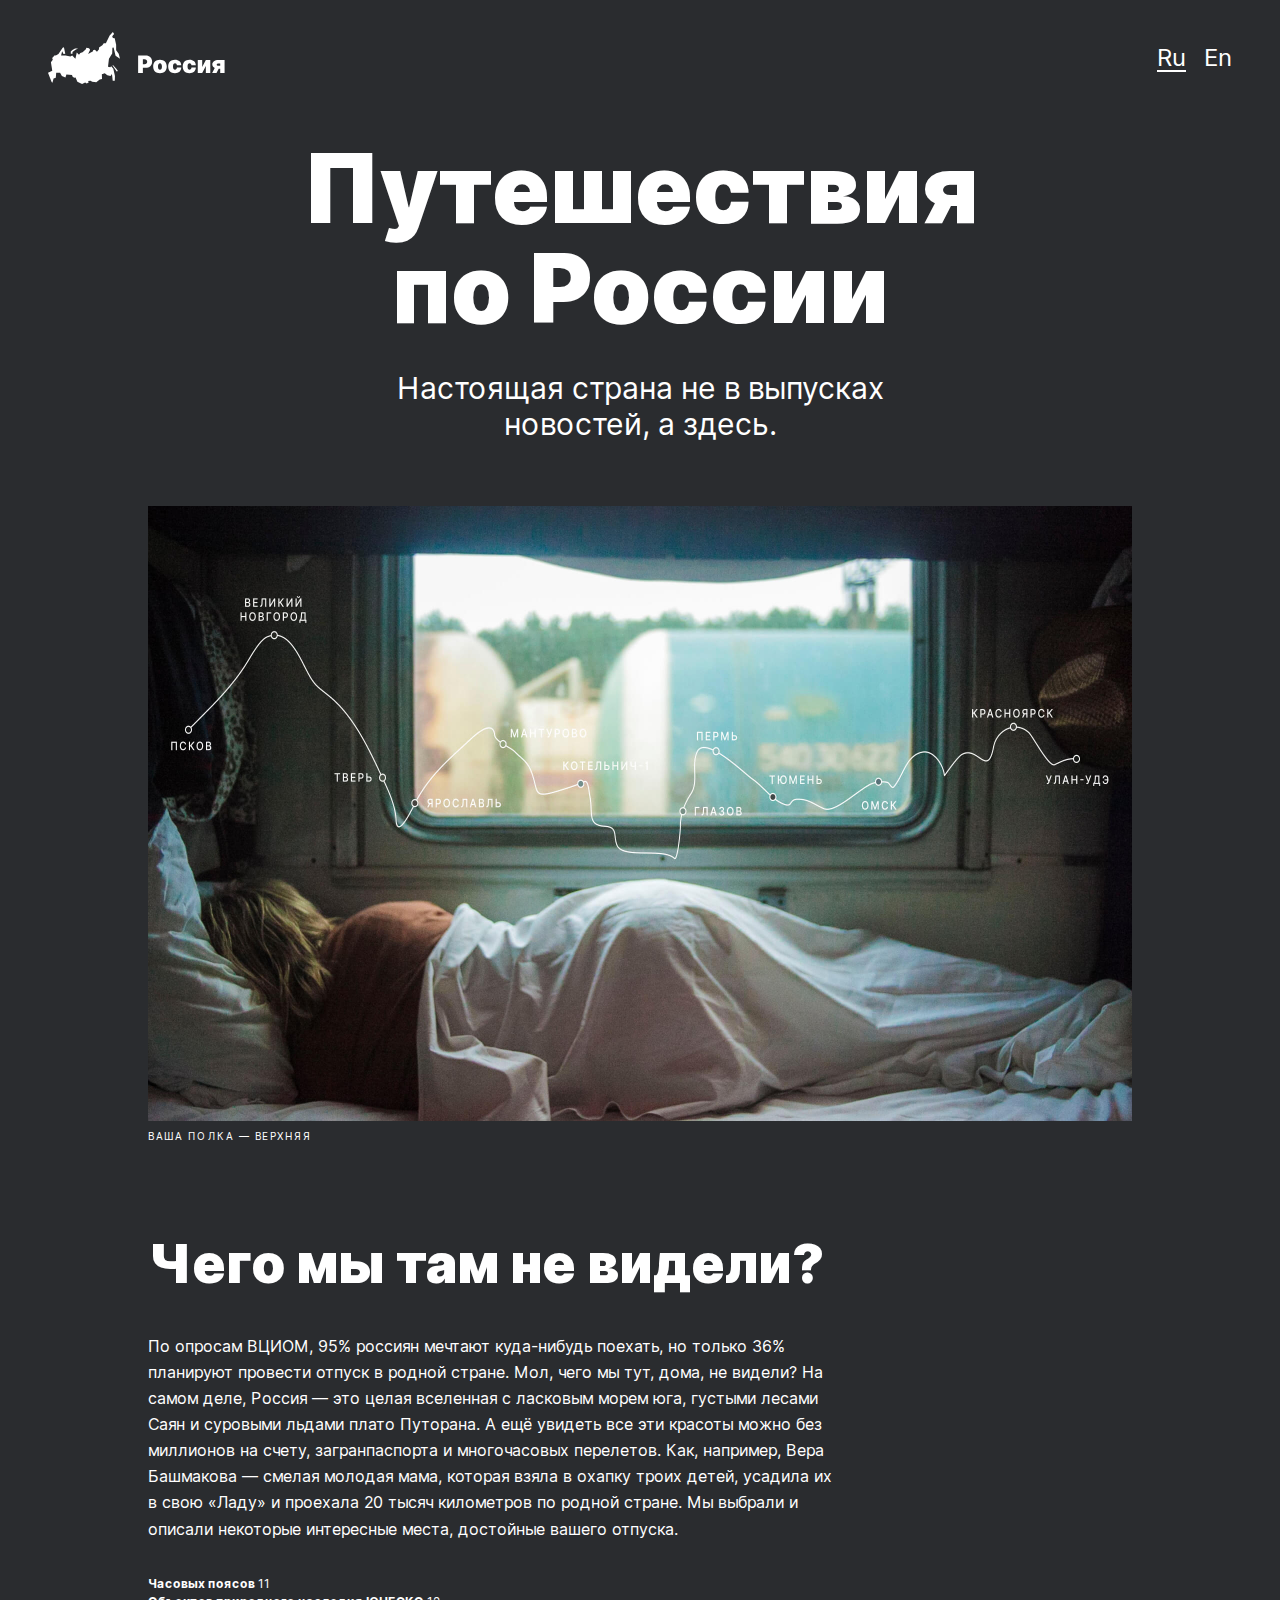
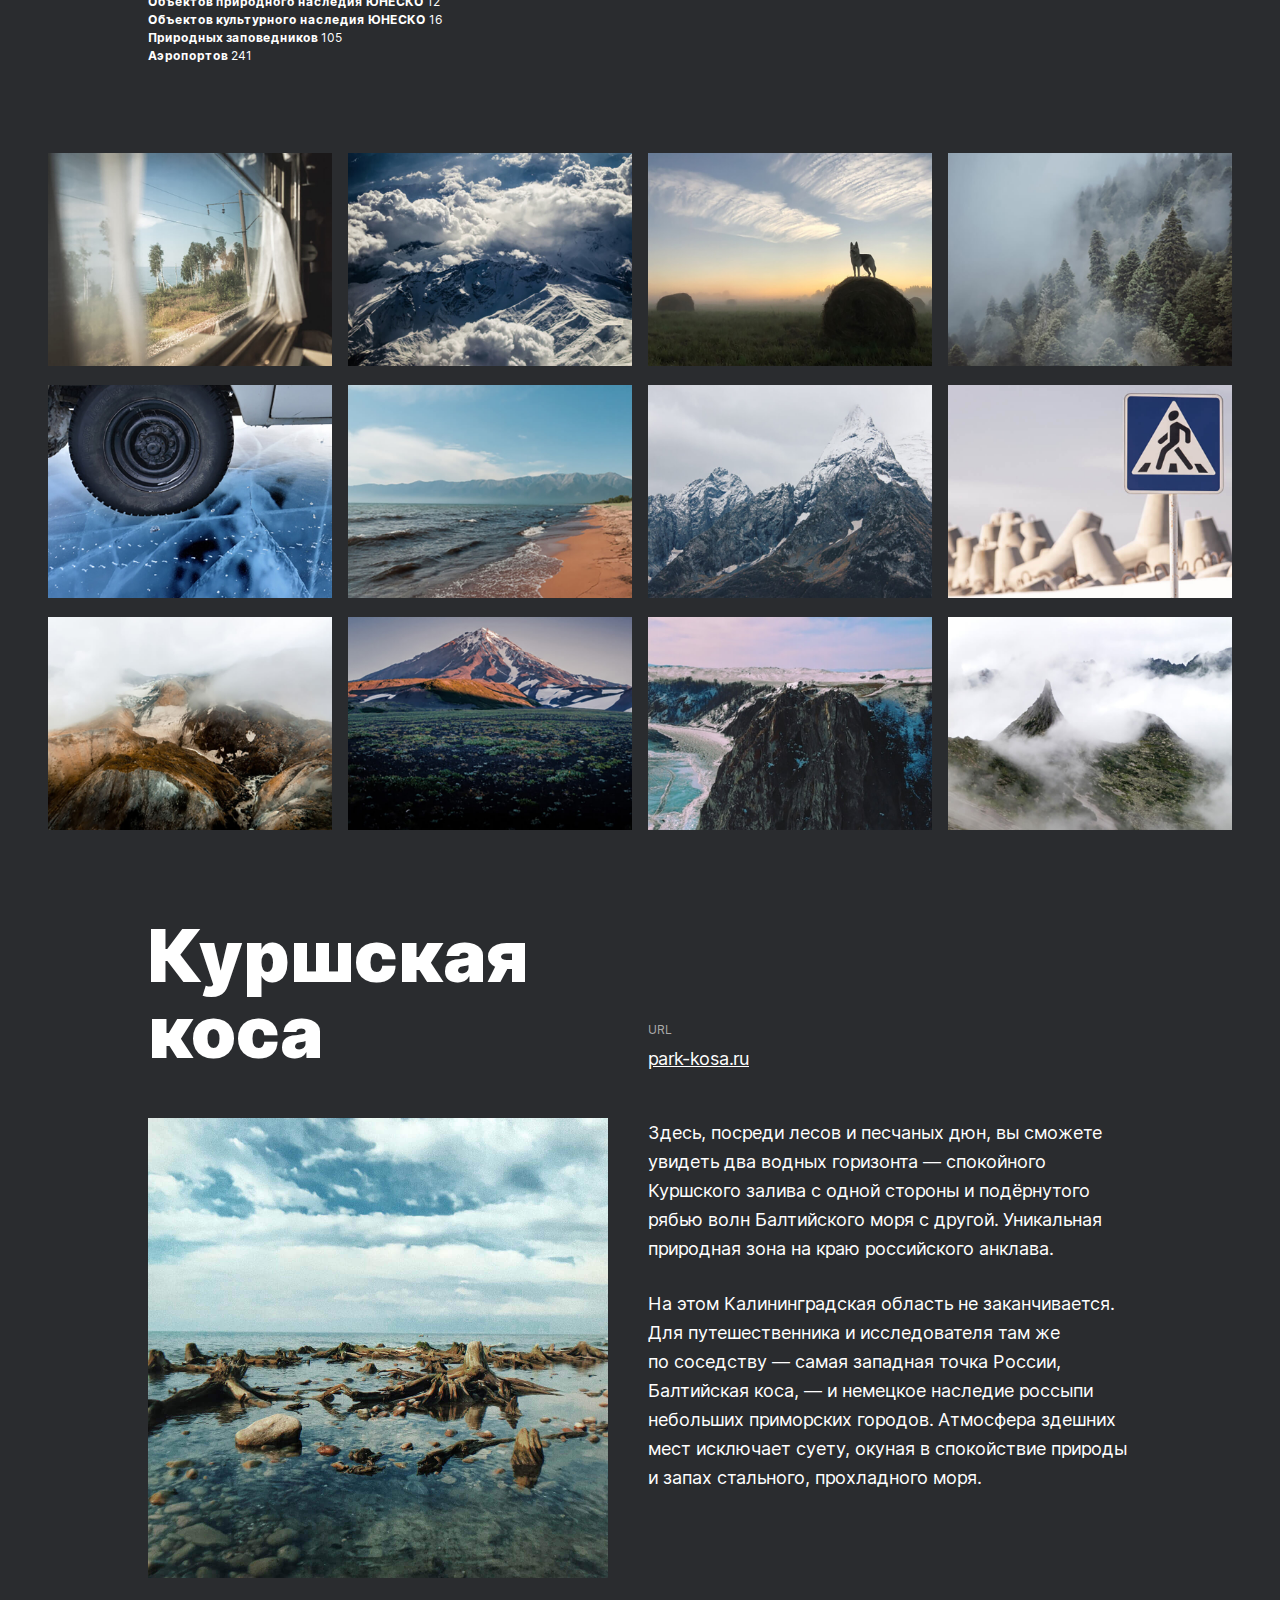
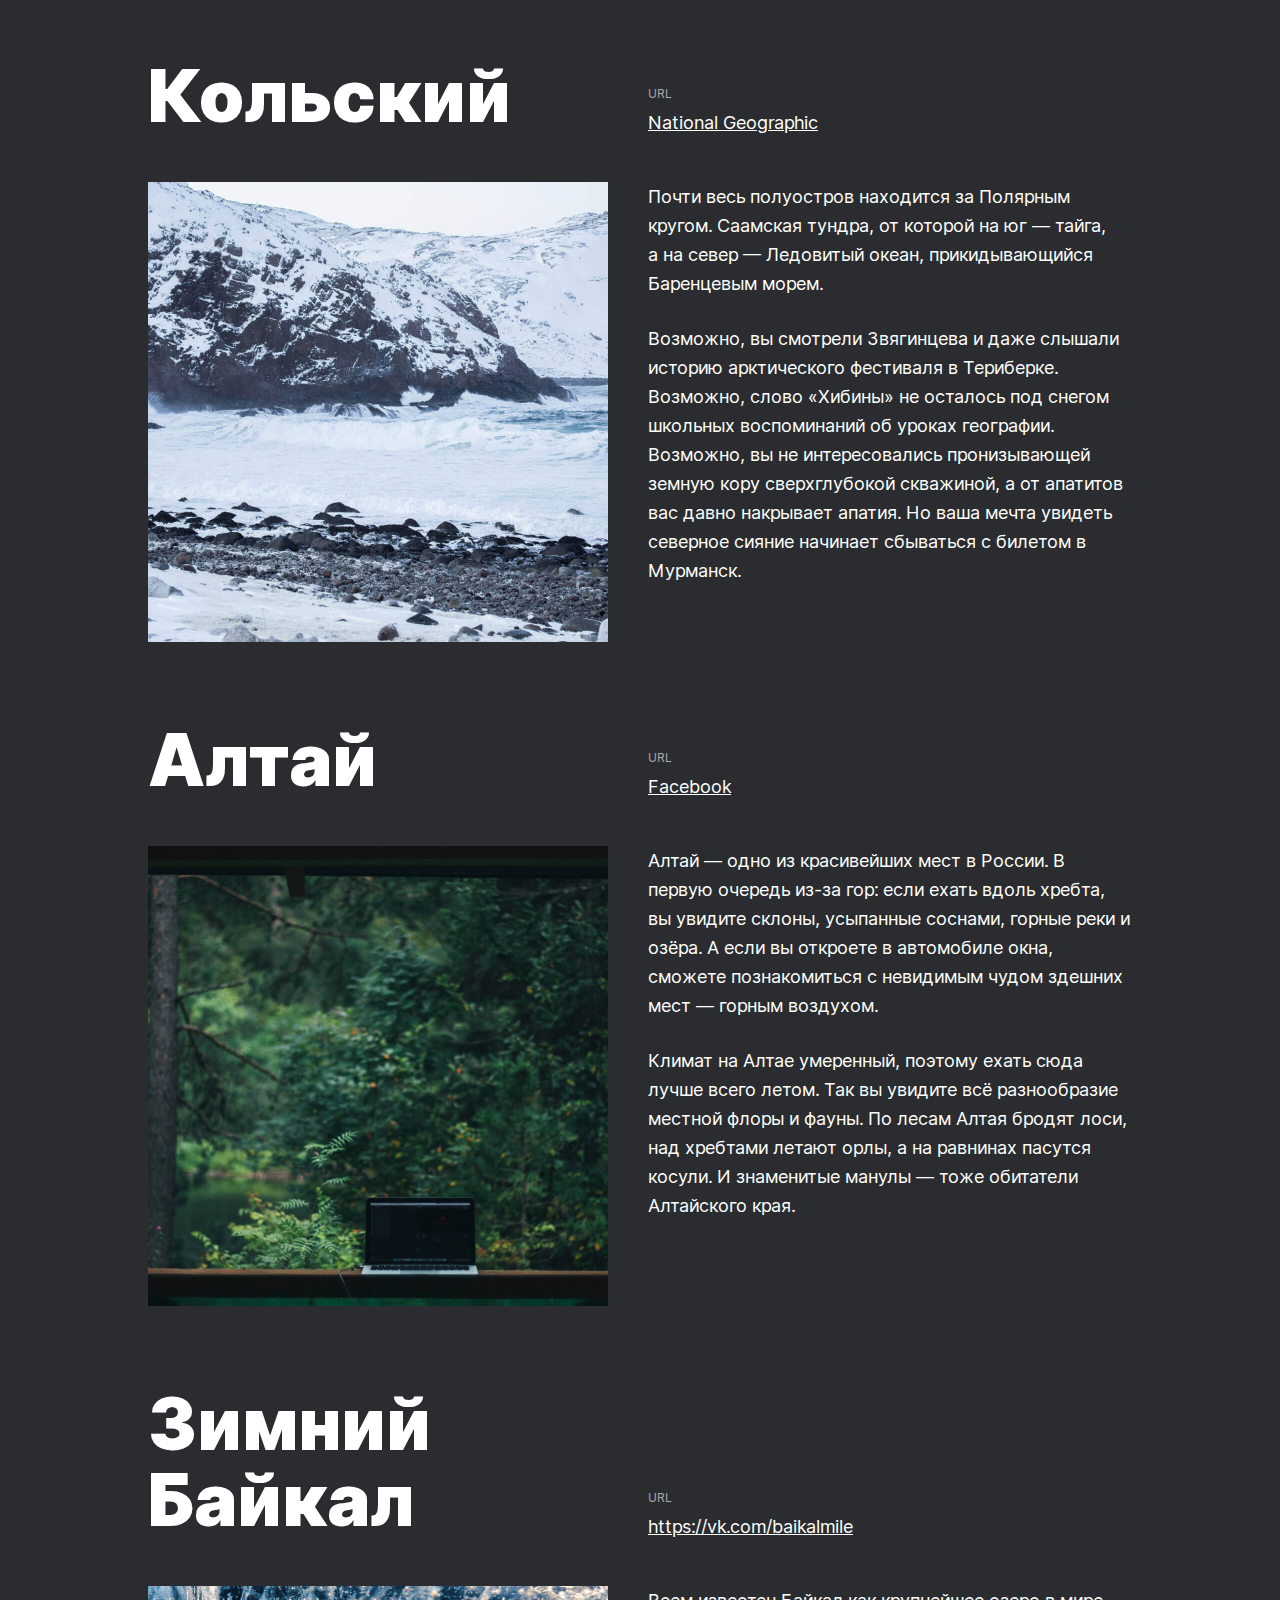
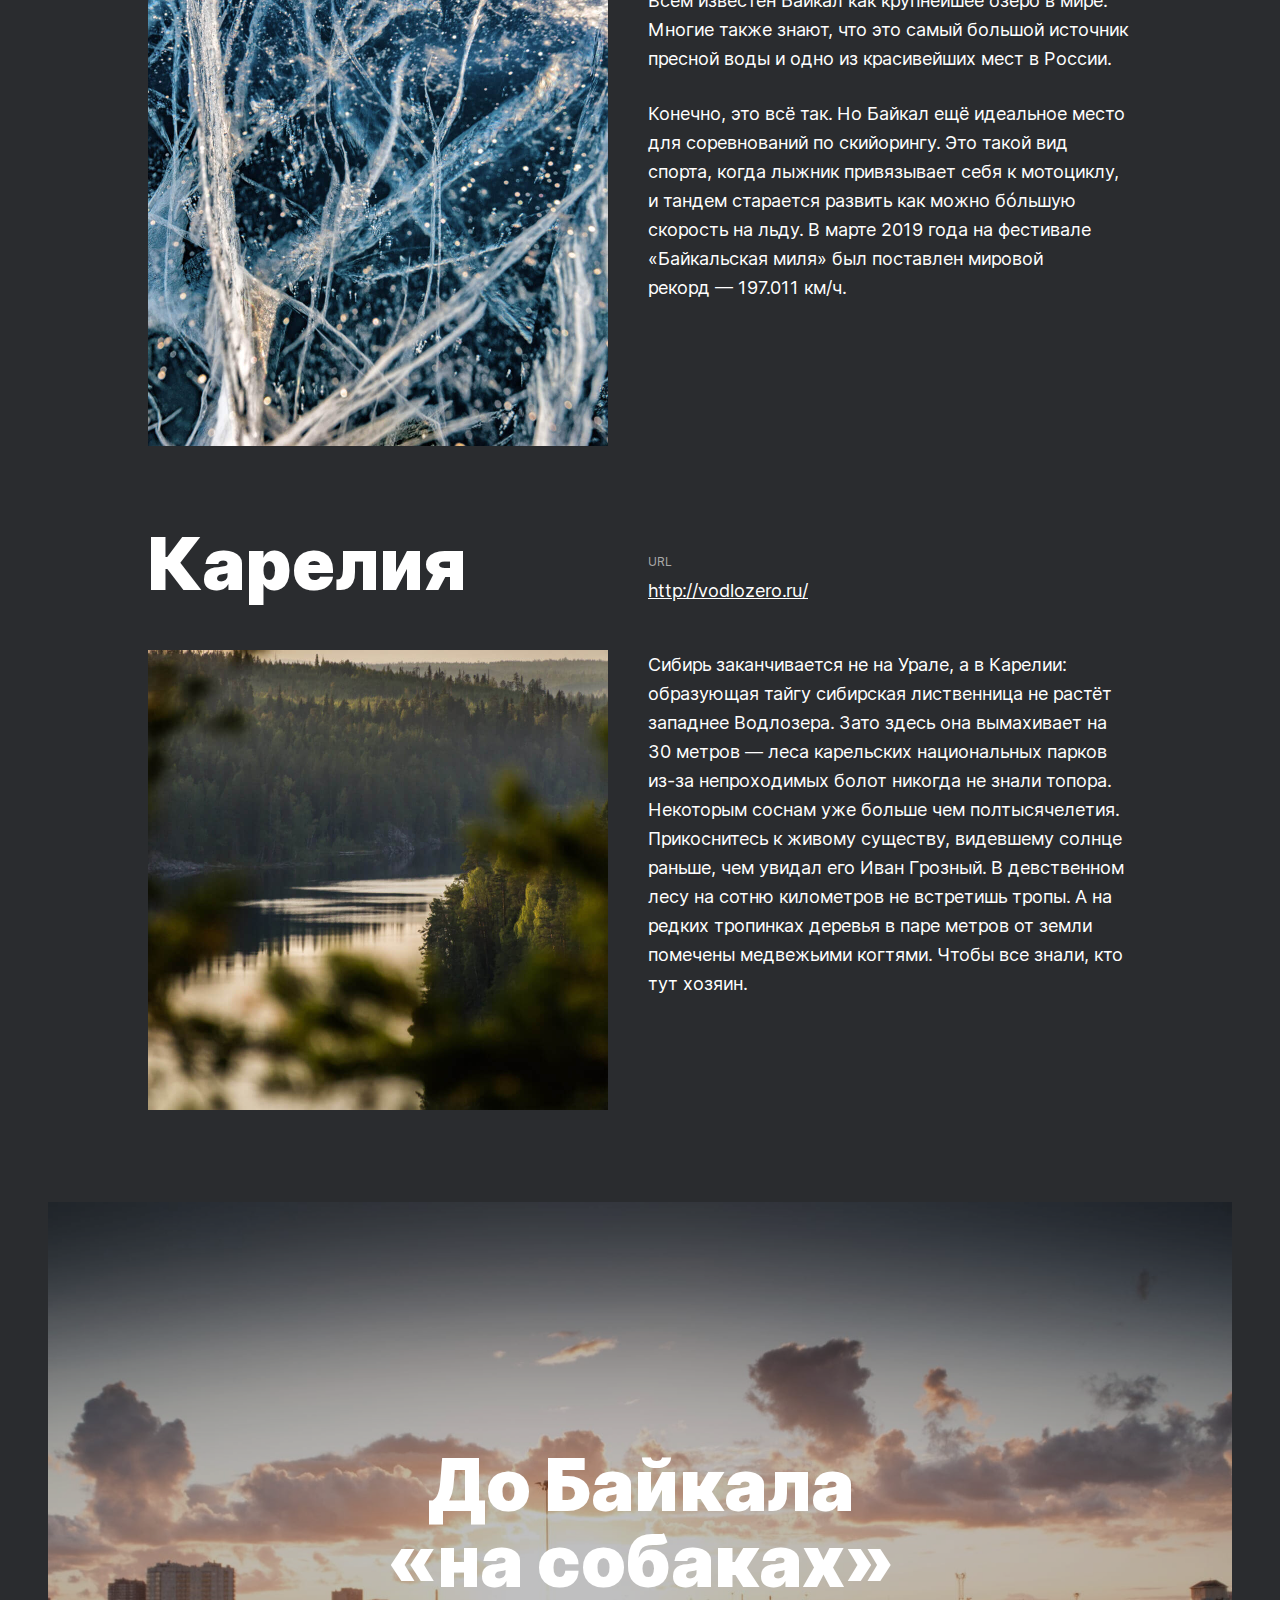
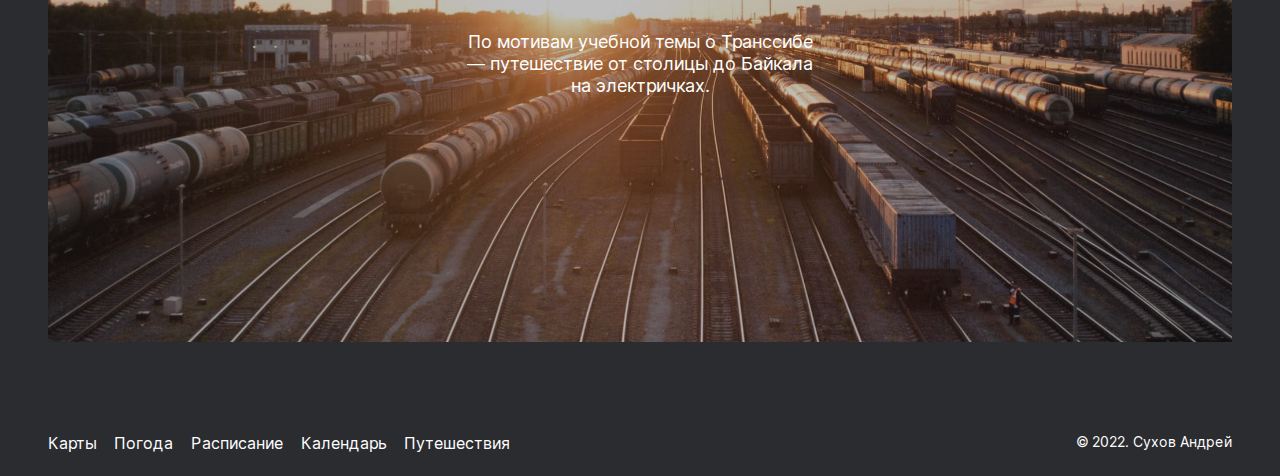
==== commit 730af49e: "Версия 1.10" ====
--- a/index.html
+++ b/index.html
@@ -3,7 +3,7 @@
 
 <head>
   <meta charset="UTF-8">
-  <meta http-equiv="content-type" content="text/html">
+  <meta http-equiv="content-type" content="text">
   <meta name="viewport" content="width=device-width, initial-scale=1.0">
   <title>Путешествия по России</title>
   <meta name="author" content="Сухов Андрей">
@@ -52,41 +52,42 @@
       <section class="photo-grid__content">
         <ul class="photo-grid">
           <li>
-        <img class="photo-grid__item" src="./images/photo-grid-train.jpg" alt="фото из окна вагона">
-      </li>
-      <li>
-        <img class="photo-grid__item" src="./images/photo-grid-atharva-tulsi.jpg" alt="облака на вершине горы">
-      </li>
-      <li>
-        <img class="photo-grid__item" src="./images/photo-grid-tuman.jpg" alt="сабака на стоге сена в поле">
-      </li>
-      <li>
-        <img class="photo-grid__item" src="./images/photo-grid-sochi.jpg" alt="лес в тумане">
-      </li>
-      <li>
-        <img class="photo-grid__item" src="./images/photo-grid-arisa.jpg" alt="автомобиль на льду озера">
-      </li>
-      <li>
-        <img class="photo-grid__item" src="./images/photo-grid-baikal.jpg" alt="фото на берегу озера">
-      </li>
-      <li>
-        <img class="photo-grid__item" src="./images/photo-grid-elbrus.jpg" alt="покрытые снегом вершины гор">
-      </li>
-      <li>
-        <img class="photo-grid__item" src="./images/photo-grid-kondratiev.jpg" alt="дорожный знак пешеходный переход">
-      </li>
-      <li>
-        <img class="photo-grid__item" src="./images/photo-grid-kamchatka-1.jpg" alt="холмы в тумане">
-      </li>
-      <li>
-        <img class="photo-grid__item" src="./images/photo-grid-kamchatka-2.jpg" alt="фото горы">
-      </li>
-      <li>
-        <img class="photo-grid__item" src="./images/photo-grid-baikal-2.jpg" alt="фото скалы на берегу моря">
-      </li>
-      <li>
-        <img class="photo-grid__item" src="./images/photo-grid-ergaki.jpg" alt="фото туман на вершине горы">
-      </li>
+            <img class="photo-grid__item" src="./images/photo-grid-train.jpg" alt="фото из окна вагона">
+          </li>
+          <li>
+            <img class="photo-grid__item" src="./images/photo-grid-atharva-tulsi.jpg" alt="облака на вершине горы">
+          </li>
+          <li>
+            <img class="photo-grid__item" src="./images/photo-grid-tuman.jpg" alt="сабака на стоге сена в поле">
+          </li>
+          <li>
+            <img class="photo-grid__item" src="./images/photo-grid-sochi.jpg" alt="лес в тумане">
+          </li>
+          <li>
+            <img class="photo-grid__item" src="./images/photo-grid-arisa.jpg" alt="автомобиль на льду озера">
+          </li>
+          <li>
+            <img class="photo-grid__item" src="./images/photo-grid-baikal.jpg" alt="фото на берегу озера">
+          </li>
+          <li>
+            <img class="photo-grid__item" src="./images/photo-grid-elbrus.jpg" alt="покрытые снегом вершины гор">
+          </li>
+          <li>
+            <img class="photo-grid__item" src="./images/photo-grid-kondratiev.jpg"
+              alt="дорожный знак пешеходный переход">
+          </li>
+          <li>
+            <img class="photo-grid__item" src="./images/photo-grid-kamchatka-1.jpg" alt="холмы в тумане">
+          </li>
+          <li>
+            <img class="photo-grid__item" src="./images/photo-grid-kamchatka-2.jpg" alt="фото горы">
+          </li>
+          <li>
+            <img class="photo-grid__item" src="./images/photo-grid-baikal-2.jpg" alt="фото скалы на берегу моря">
+          </li>
+          <li>
+            <img class="photo-grid__item" src="./images/photo-grid-ergaki.jpg" alt="фото туман на вершине горы">
+          </li>
         </ul>
       </section>
       <section class="places">
@@ -98,22 +99,29 @@
           </div>
           <img class="place__image" src="./images/place-kosa.jpg" alt="Куршская коса">
           <div class="place__container-text">
-            <p class="place__paragraph">Здесь, посреди лесов и песчаных дюн, вы сможете увидеть два водных горизонта — спокойного Куршского залива с одной стороны и подёрнутого рябью волн Балтийского моря с другой. Уникальная природная зона на краю российского анклава.</p>
-            <p class="place__paragraph">На этом Калининградская область не заканчивается. Для путешественника и исследователя там же по соседству — самая западная точка России, Балтийская коса, — и немецкое наследие россыпи небольших приморских городов. Атмосфера здешних мест исключает суету, окуная в спокойствие природы и запах стального, прохладного моря.</p>
+            <p class="place__paragraph">Здесь, посреди лесов и&nbsp;песчаных дюн, вы&nbsp;сможете увидеть два водных
+              горизонта&nbsp;&mdash; спокойного Куршского залива с&nbsp;одной стороны и&nbsp;подёрнутого рябью волн
+              Балтийского моря с&nbsp;другой. Уникальная природная зона на&nbsp;краю российского анклава.</p>
+            <p class="place__paragraph">На&nbsp;этом Калининградская область не&nbsp;заканчивается.
+              Для&nbsp;путешественника
+              и&nbsp;исследователя там&nbsp;же по&nbsp;соседству&nbsp;&mdash; самая западная точка России, Балтийская
+              коса,&nbsp;&mdash; и&nbsp;немецкое наследие россыпи небольших приморских городов. Атмосфера здешних мест
+              исключает суету, окуная в&nbsp;спокойствие природы и&nbsp;запах стального, прохладного моря.</p>
           </div>
         </article>
         <article class="place">
           <h2 class="place__title">Кольский</h2>
           <div class="place__website">
             <p class="place__url-heading">URL</p>
-            <a class="place__link"
-              href="https://yourshot.nationalgeographic.com/photos/?keywords=kolskiy" target="_blank">National
+            <a class="place__link" href="https://yourshot.nationalgeographic.com/photos/?keywords=kolskiy"
+              target="_blank">National
               Geographic</a>
           </div>
           <img class="place__image" src="./images/place-kolsky.jpg" alt="Кольский">
           <div class="place__container-text">
-            <p class="place__paragraph">Почти весь полуостров находится за Полярным кругом. Саамская тундра, от которой
-              на юг — тайга, а на север — Ледовитый океан, прикидывающийся Баренцевым морем.</p>
+            <p class="place__paragraph">Почти весь полуостров находится за&nbsp;Полярным кругом. Саамская тундра,
+              от&nbsp;которой на&nbsp;юг&nbsp;&mdash;
+              тайга, а&nbsp;на&nbsp;север&nbsp;&mdash; Ледовитый океан, прикидывающийся Баренцевым морем.</p>
             <p class="place__paragraph">Возможно, вы смотрели Звягинцева и даже слышали историю арктического фестиваля в
               Териберке. Возможно, слово «Хибины» не осталось под снегом школьных воспоминаний об уроках географии.
               Возможно, вы не интересовались пронизывающей земную кору сверхглубокой скважиной, а от апатитов вас давно
@@ -125,8 +133,8 @@
           <h2 class="place__title">Алтай</h2>
           <div class="place__website">
             <p class="place__url-heading">URL</p>
-            <a class="place__link"
-              href="https://www.facebook.com/vera.bashmakova/posts/10156011613718822" target="_blank">Facebook</a>
+            <a class="place__link" href="https://www.facebook.com/vera.bashmakova/posts/10156011613718822"
+              target="_blank">Facebook</a>
           </div>
           <img class="place__image" src="./images/place-altai.jpg" alt="Алтай">
           <div class="place__container-text">
@@ -143,25 +151,26 @@
           <h2 class="place__title">Зимний Байкал</h2>
           <div class="place__website">
             <p class="place__url-heading">URL</p>
-            <a class="place__link" href="https://vk.com/baikalmile"
-              target="_blank">https://vk.com/baikalmile</a>
+            <a class="place__link" href="https://vk.com/baikalmile" target="_blank">https://vk.com/baikalmile</a>
           </div>
           <img class="place__image" src="./images/place-winter-baikal.jpg" alt="Зимний Байкал">
           <div class="place__container-text">
-            <p class="place__paragraph">Всем известен Байкал как крупнейшее озеро в мире. Многие также знают, что это самый большой источник пресной воды и одно из красивейших мест в России.
+            <p class="place__paragraph">Всем известен Байкал как крупнейшее озеро
+              в&nbsp;мире. Многие также знают, что это самый большой источник пресной воды и&nbsp;одно
+              из&nbsp;красивейших мест&nbsp;в&nbsp;России.
             </p>
-            <p class="place__paragraph">Конечно, это всё так. Но Байкал ещё идеальное место для соревнований по
-              скийорингу. Это такой вид спорта, когда лыжник привязывает себя
-              к мотоциклу, и тандем старается развить как можно бóльшую скорость на льду. В марте 2019 года на фестивале
-              «Байкальская миля» был поставлен мировой рекорд — 197.011 км/ч.</p>
+            <p class="place__paragraph">Конечно, это всё так. Но&nbsp;Байкал&nbsp;ещё идеальное место для
+              соревнований по&nbsp;скийорингу.&nbsp;Это такой вид спорта, когда лыжник привязывает себя
+              к&nbsp;мотоциклу, и&nbsp;тандем старается развить как можно б&oacute;льшую скорость на&nbsp;льду.
+              В&nbsp;марте 2019 года на&nbsp;фестивале &laquo;Байкальская миля&raquo; был поставлен мировой
+              рекорд&nbsp;&mdash; 197.011&nbsp;км/ч.</p>
           </div>
         </article>
         <article class="place">
           <h2 class="place__title">Карелия</h2>
           <div class="place__website">
             <p class="place__url-heading">URL</p>
-            <a class="place__link" href="http://vodlozero.ru"
-              target="_blank">http://vodlozero.ru/</a>
+            <a class="place__link" href="http://vodlozero.ru" target="_blank">http://vodlozero.ru/</a>
           </div>
           <img class="place__image" src="./images/place-karelia.jpg" alt="Корелия">
           <div class="place__container-text">
@@ -177,8 +186,8 @@
       <section class="cover">
         <a class="cover__overlay" href="https://stampsy.com/na-elektrichkakh-do-baikala" target="_blank">
           <h2 class="cover__title">До&nbsp;Байкала «на&nbsp;собаках»</h2>
-          <p class="cover__subtitle">По&nbsp;мотивам учебной темы о&nbsp;Транссибе —&nbsp;путешествие от&nbsp;столицы
-            до&nbsp;Байкала на&nbsp;электричках.</p>
+          <p class="cover__subtitle">По мотивам учебной темы о Транссибе —&nbsp;путешествие
+            от столицы до Байкала на электричках.</p>
         </a>
       </section>
     </main>
@@ -195,4 +204,4 @@
   </div>
 </body>
 
-</html>
+</html>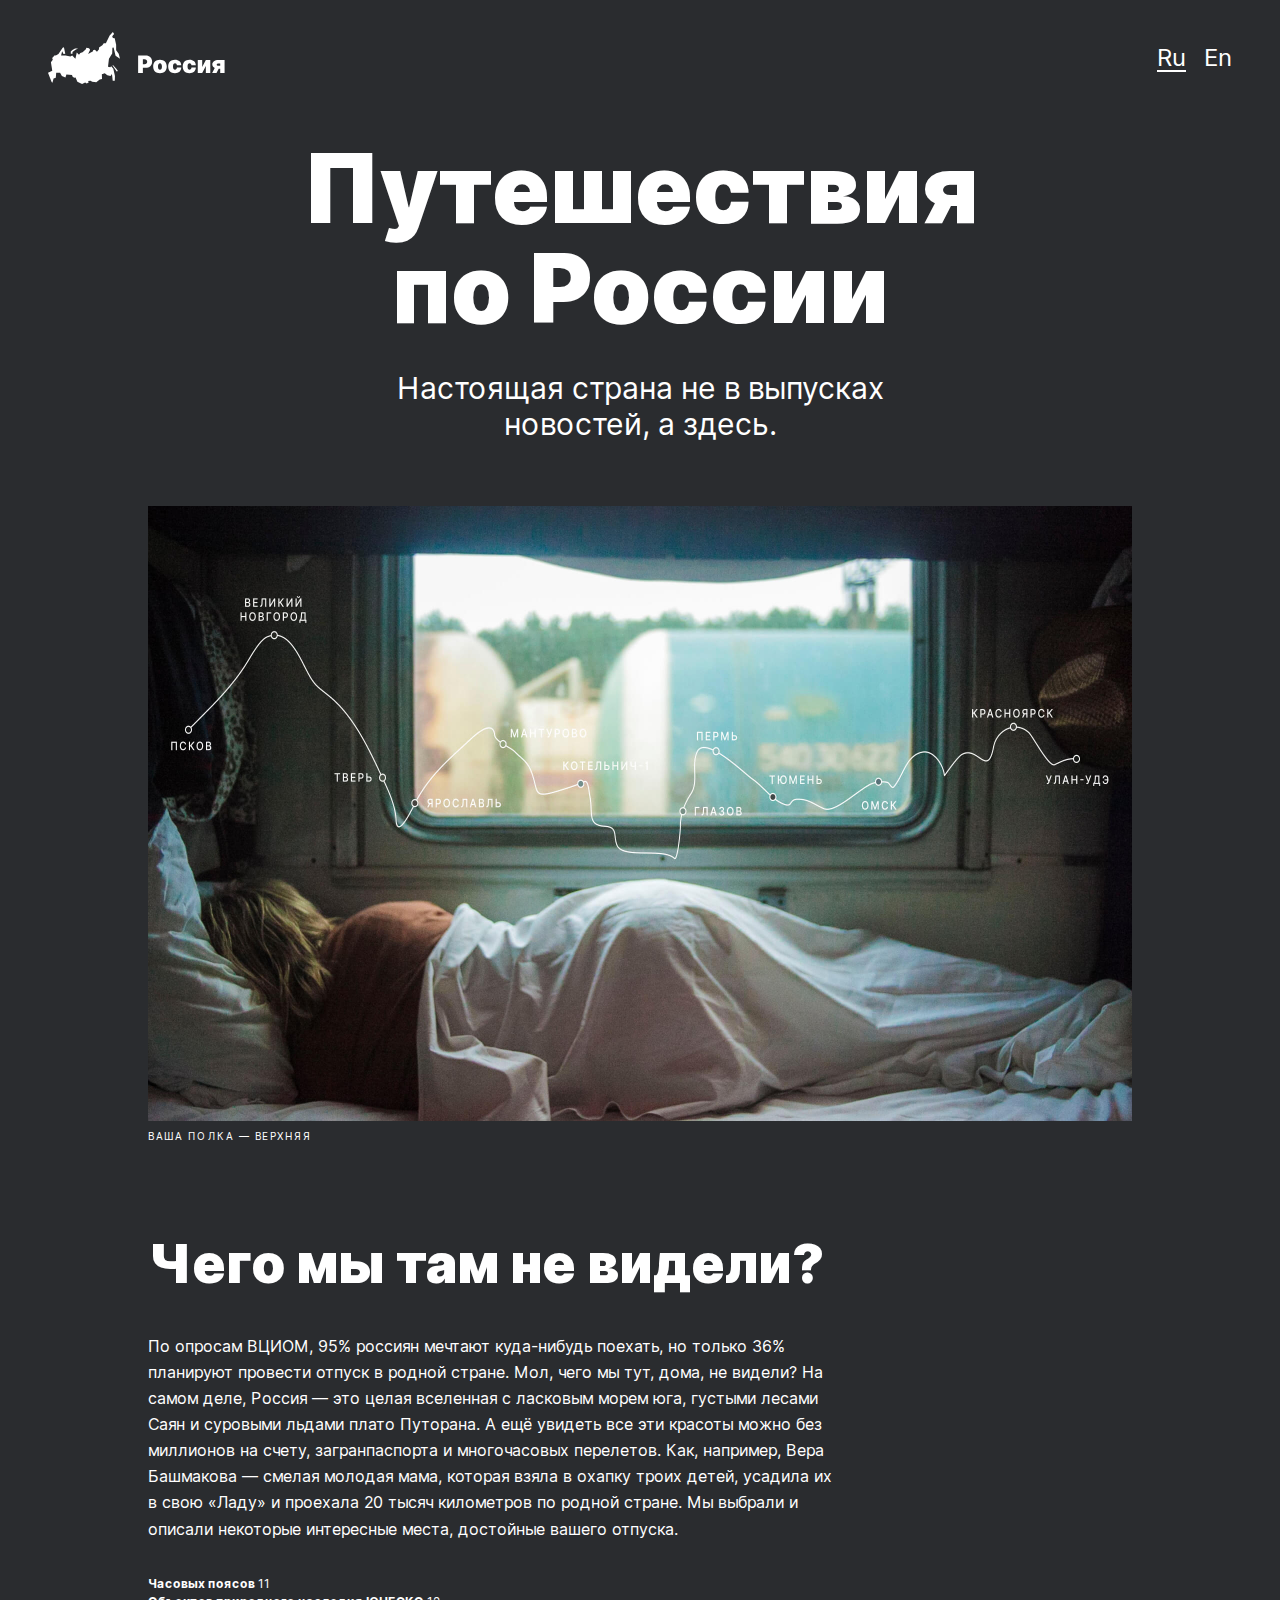
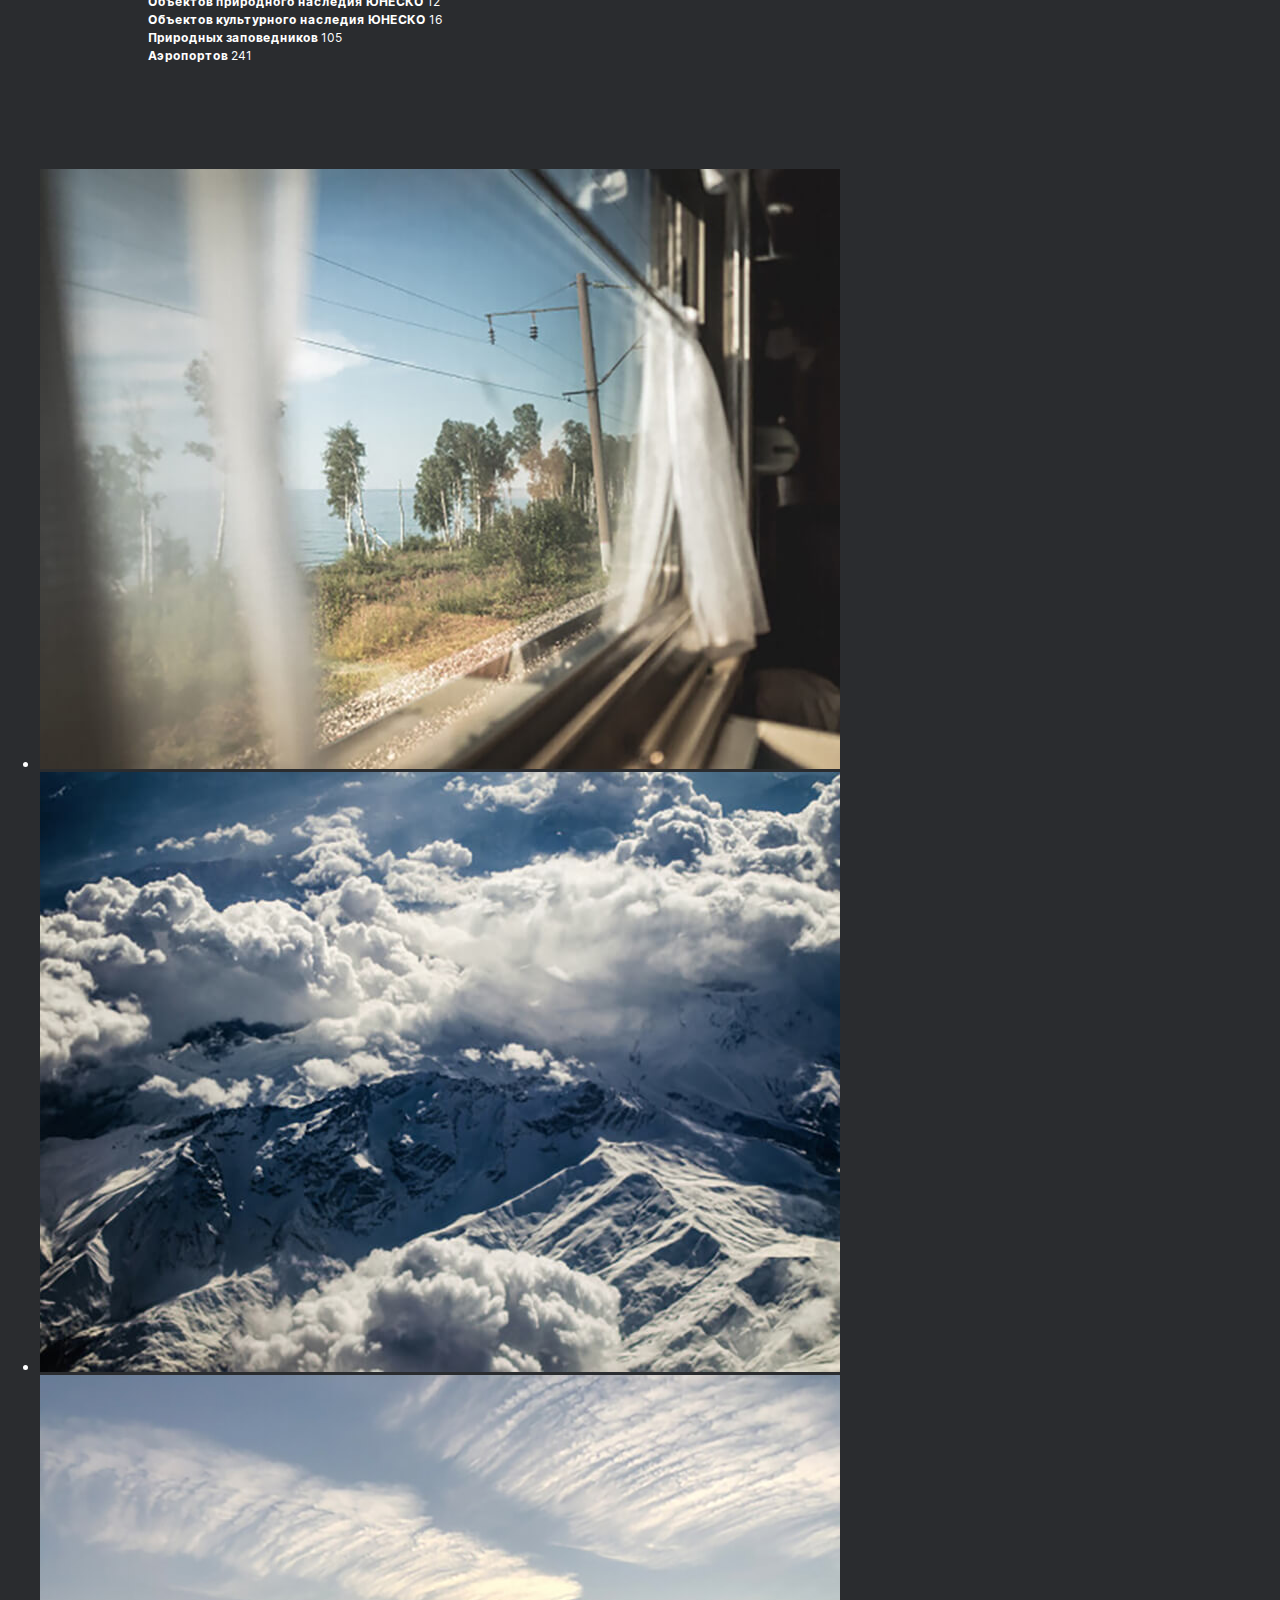
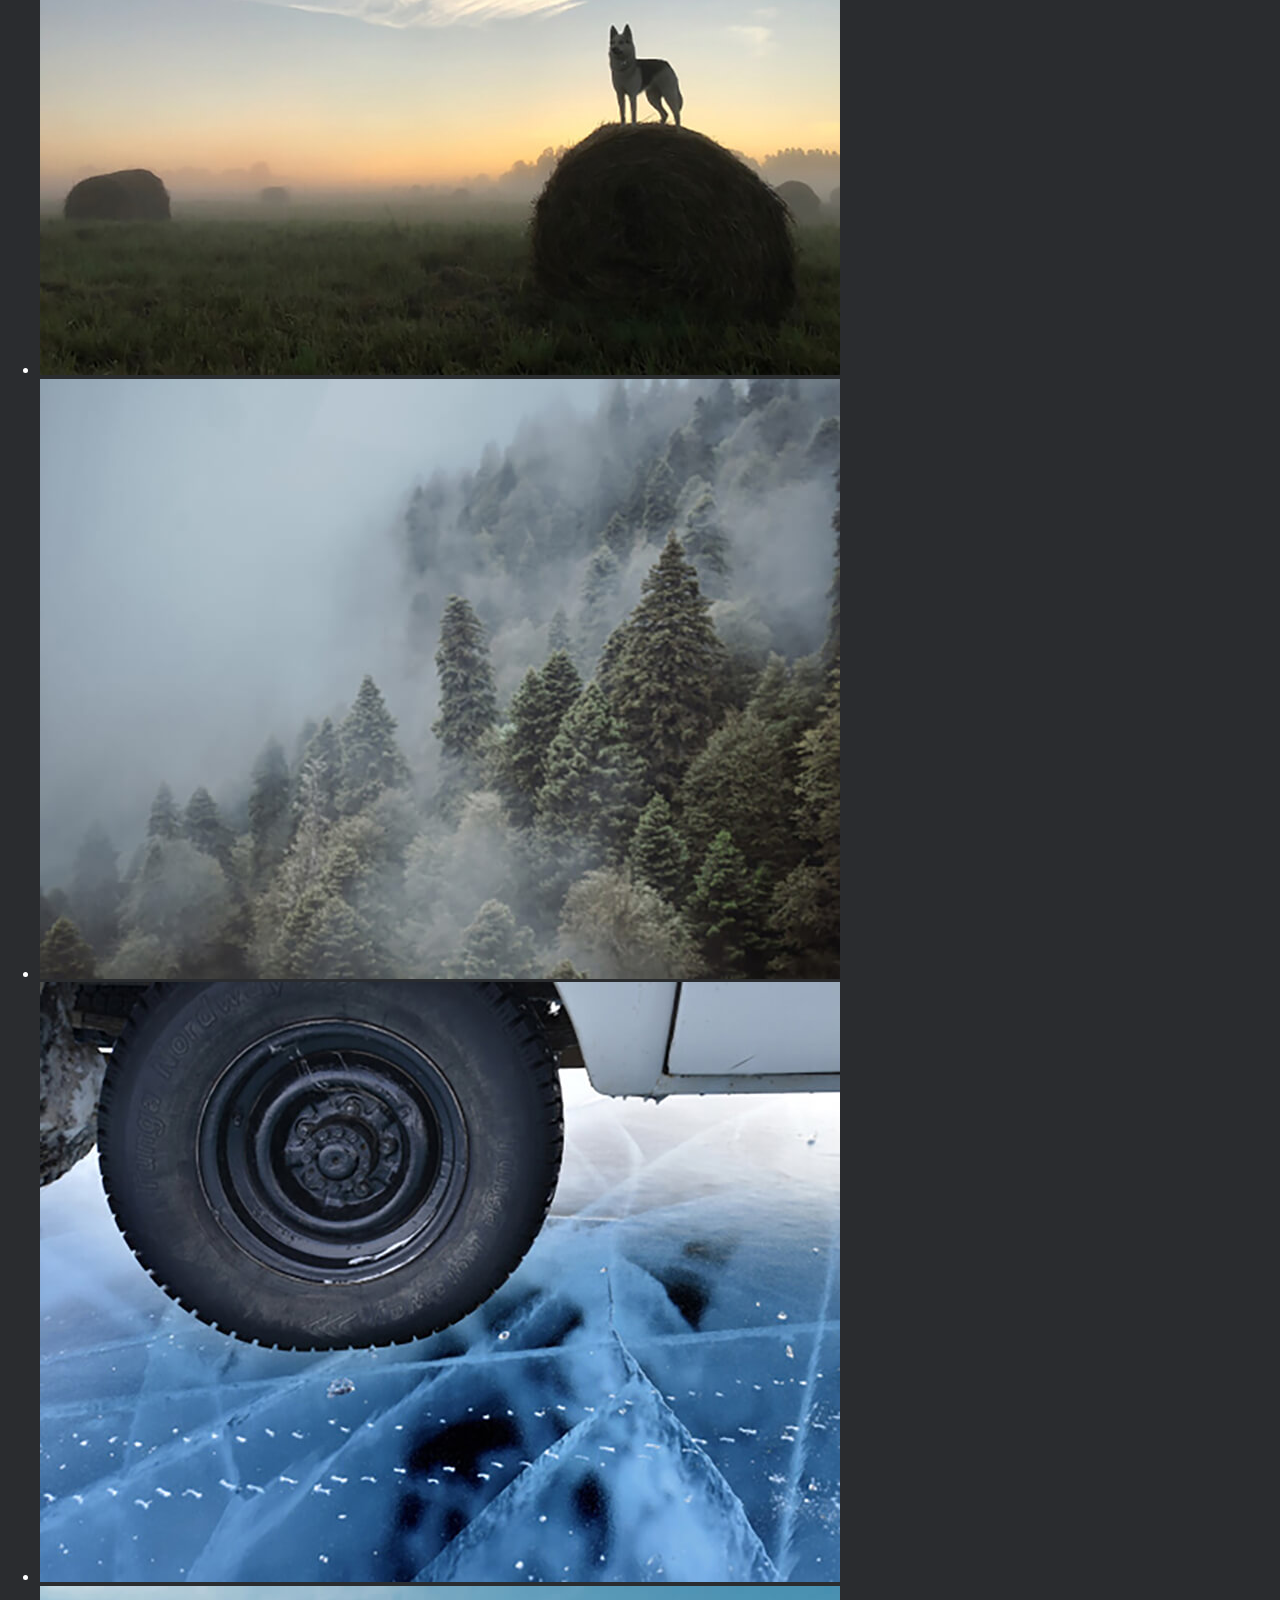
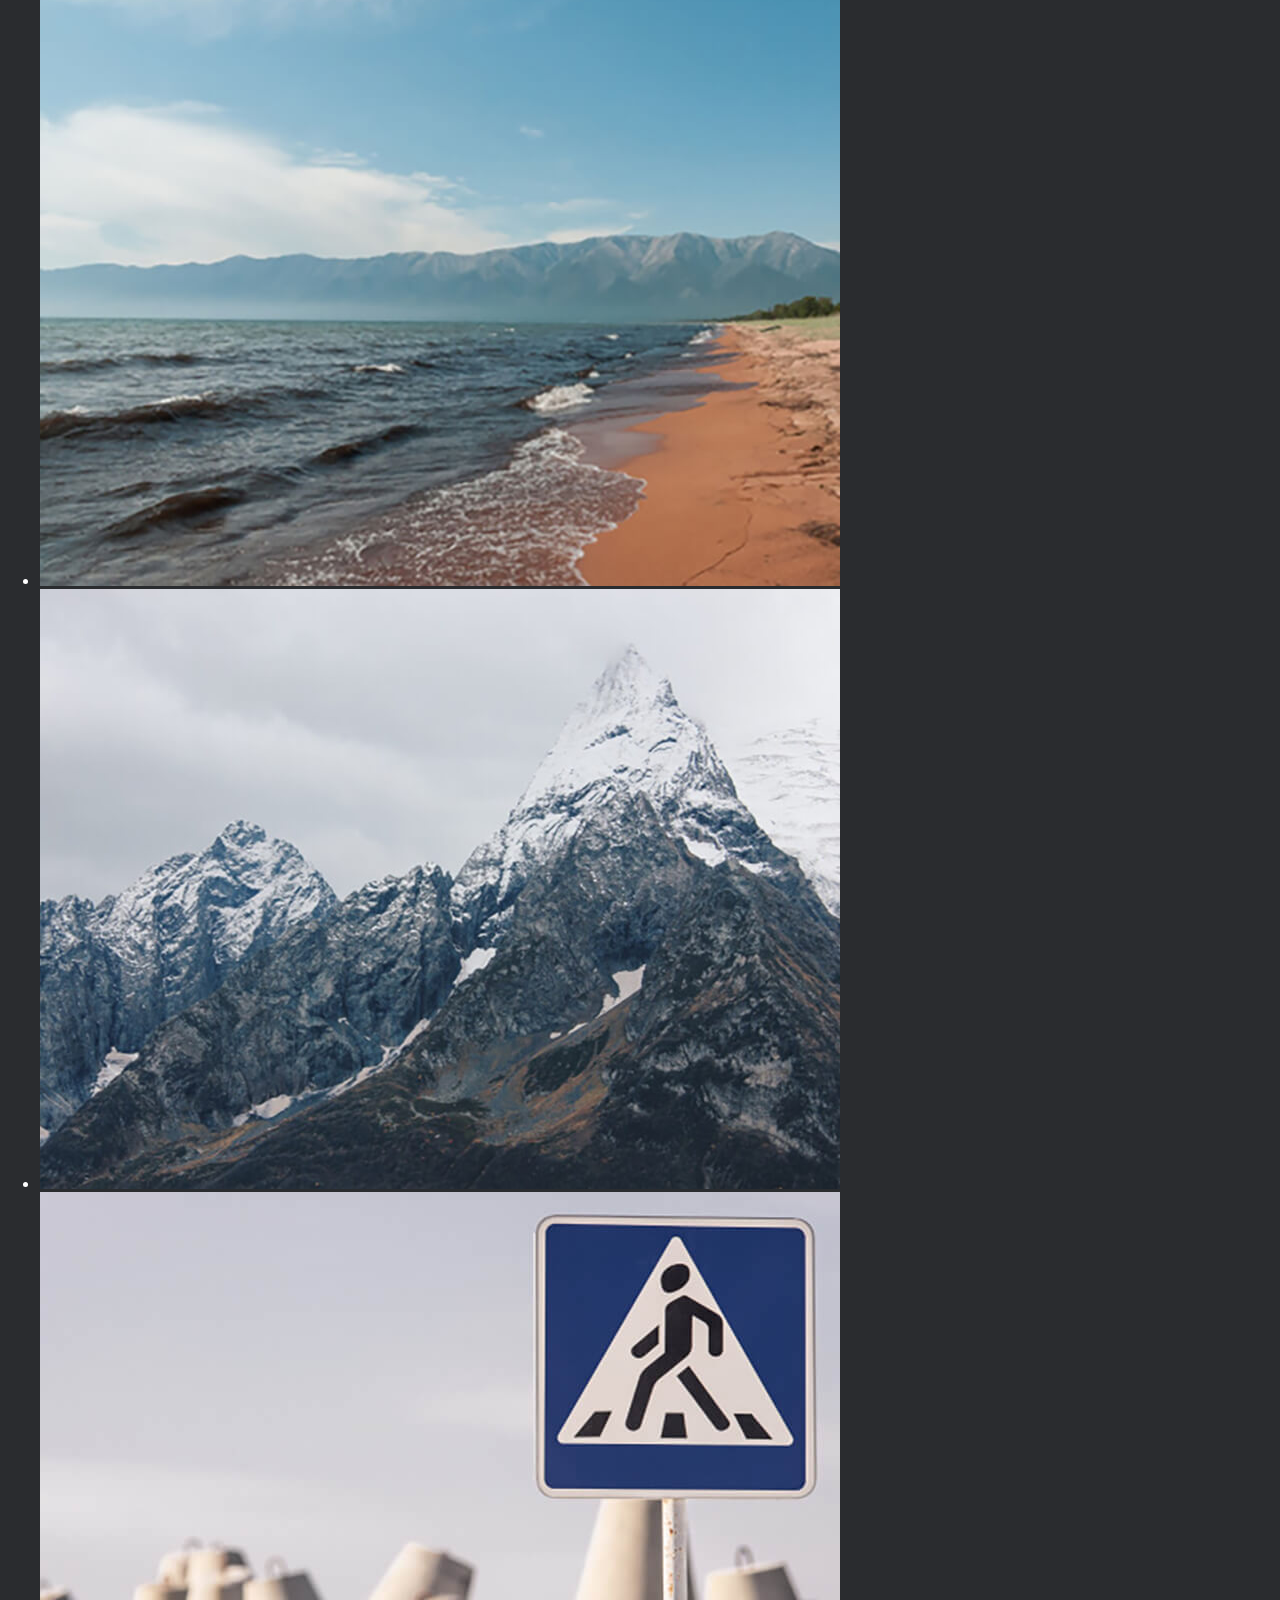
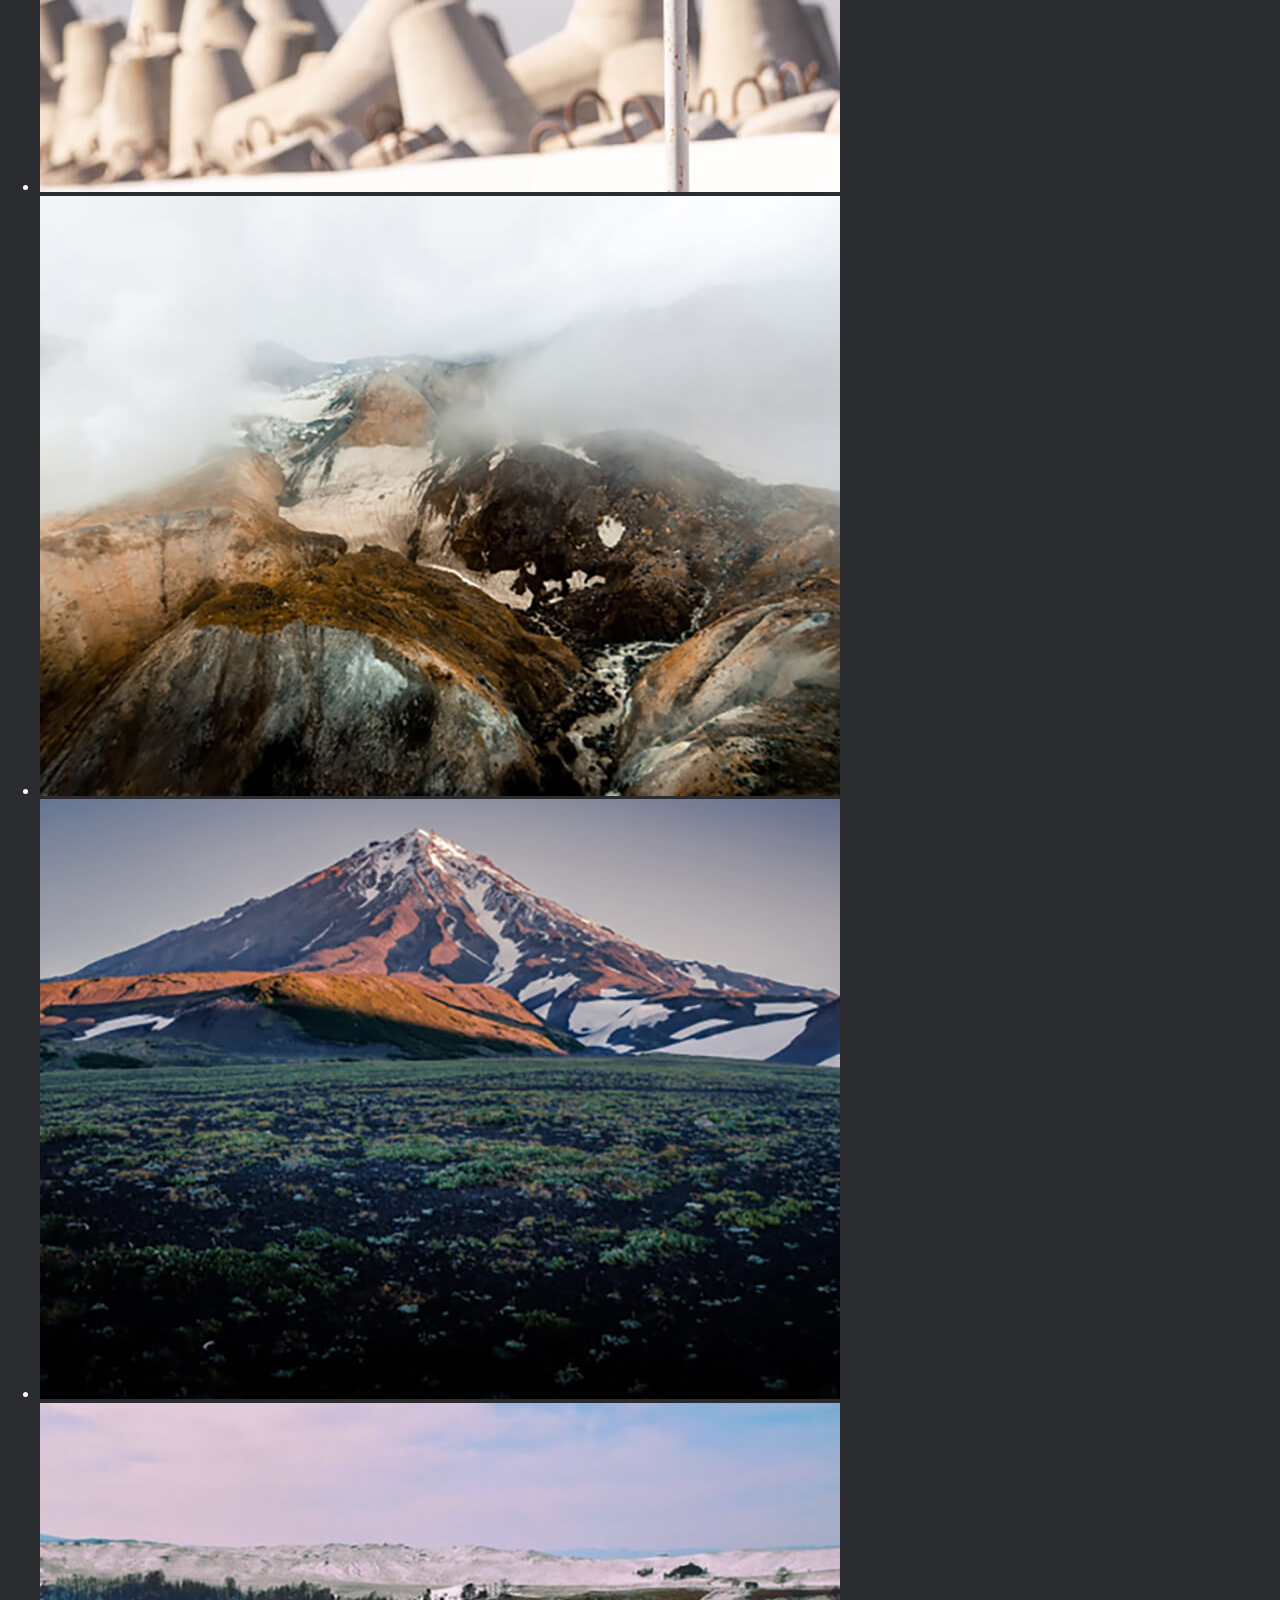
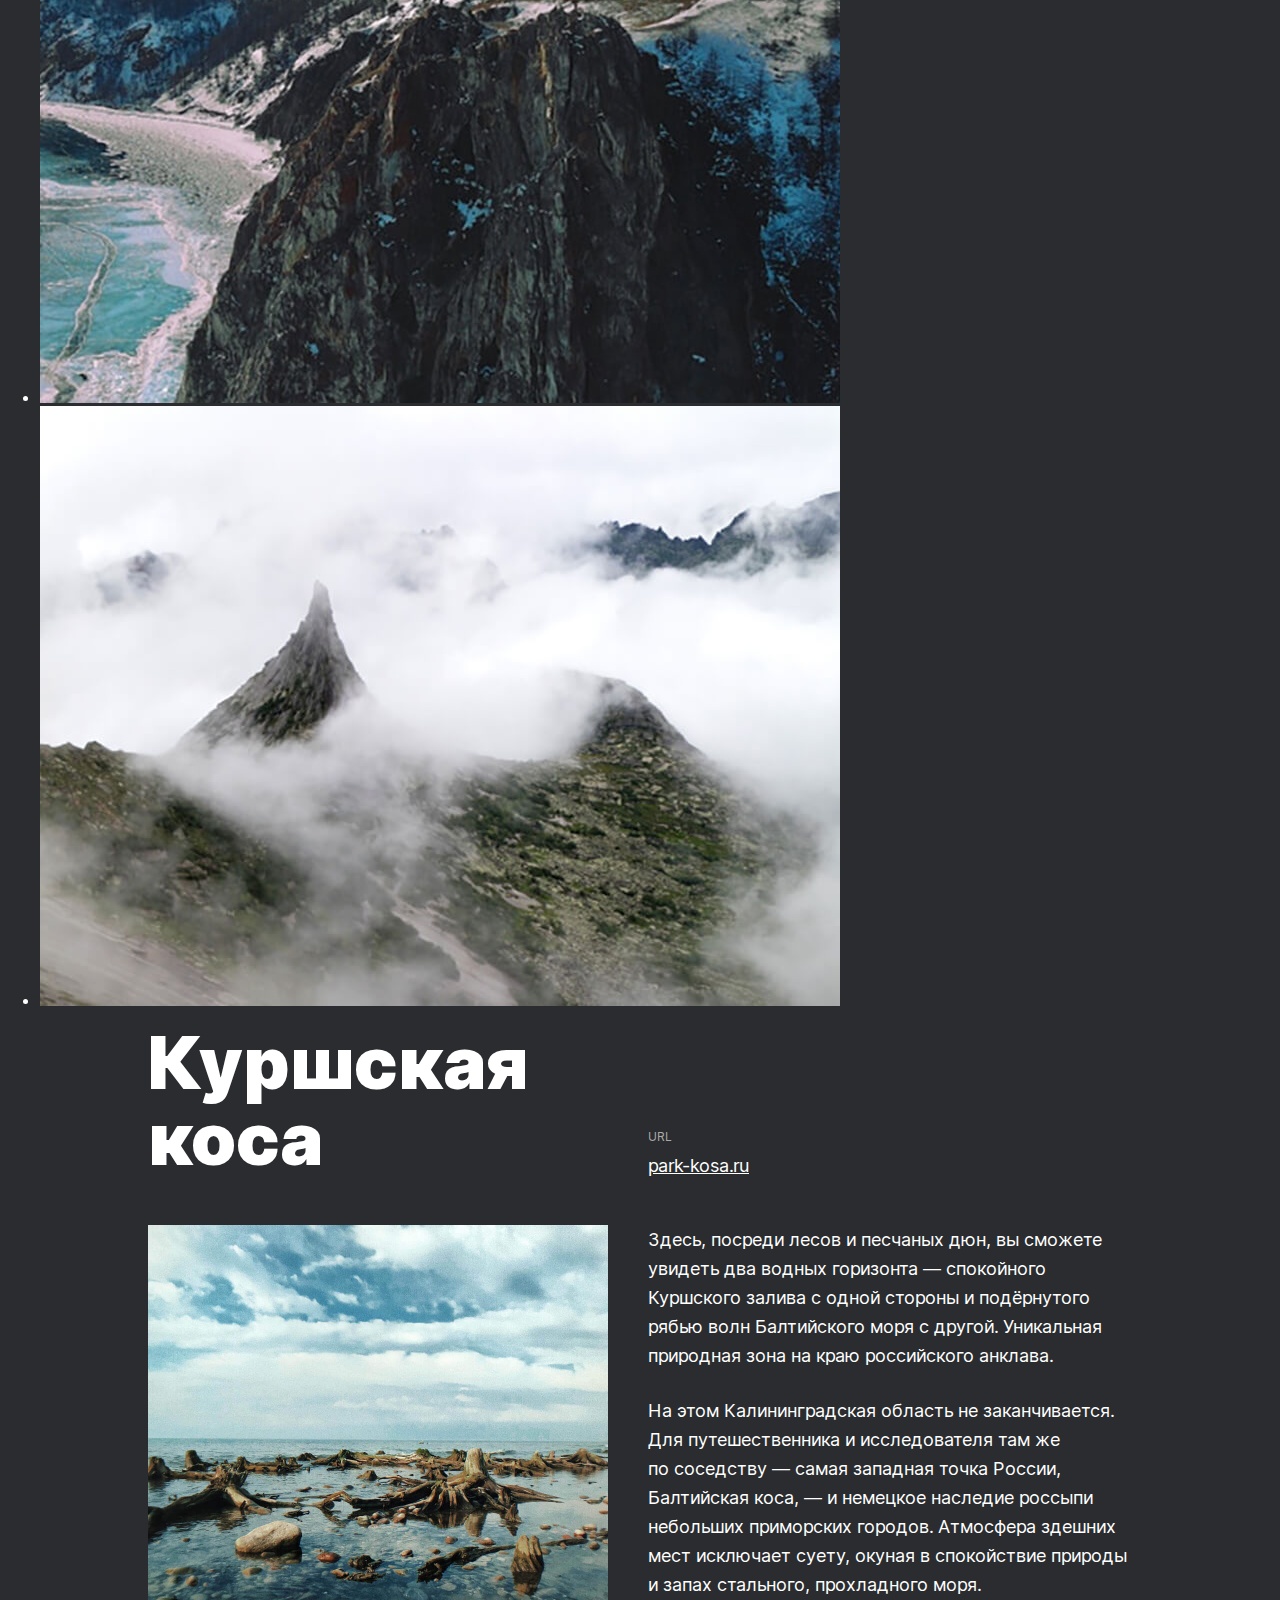
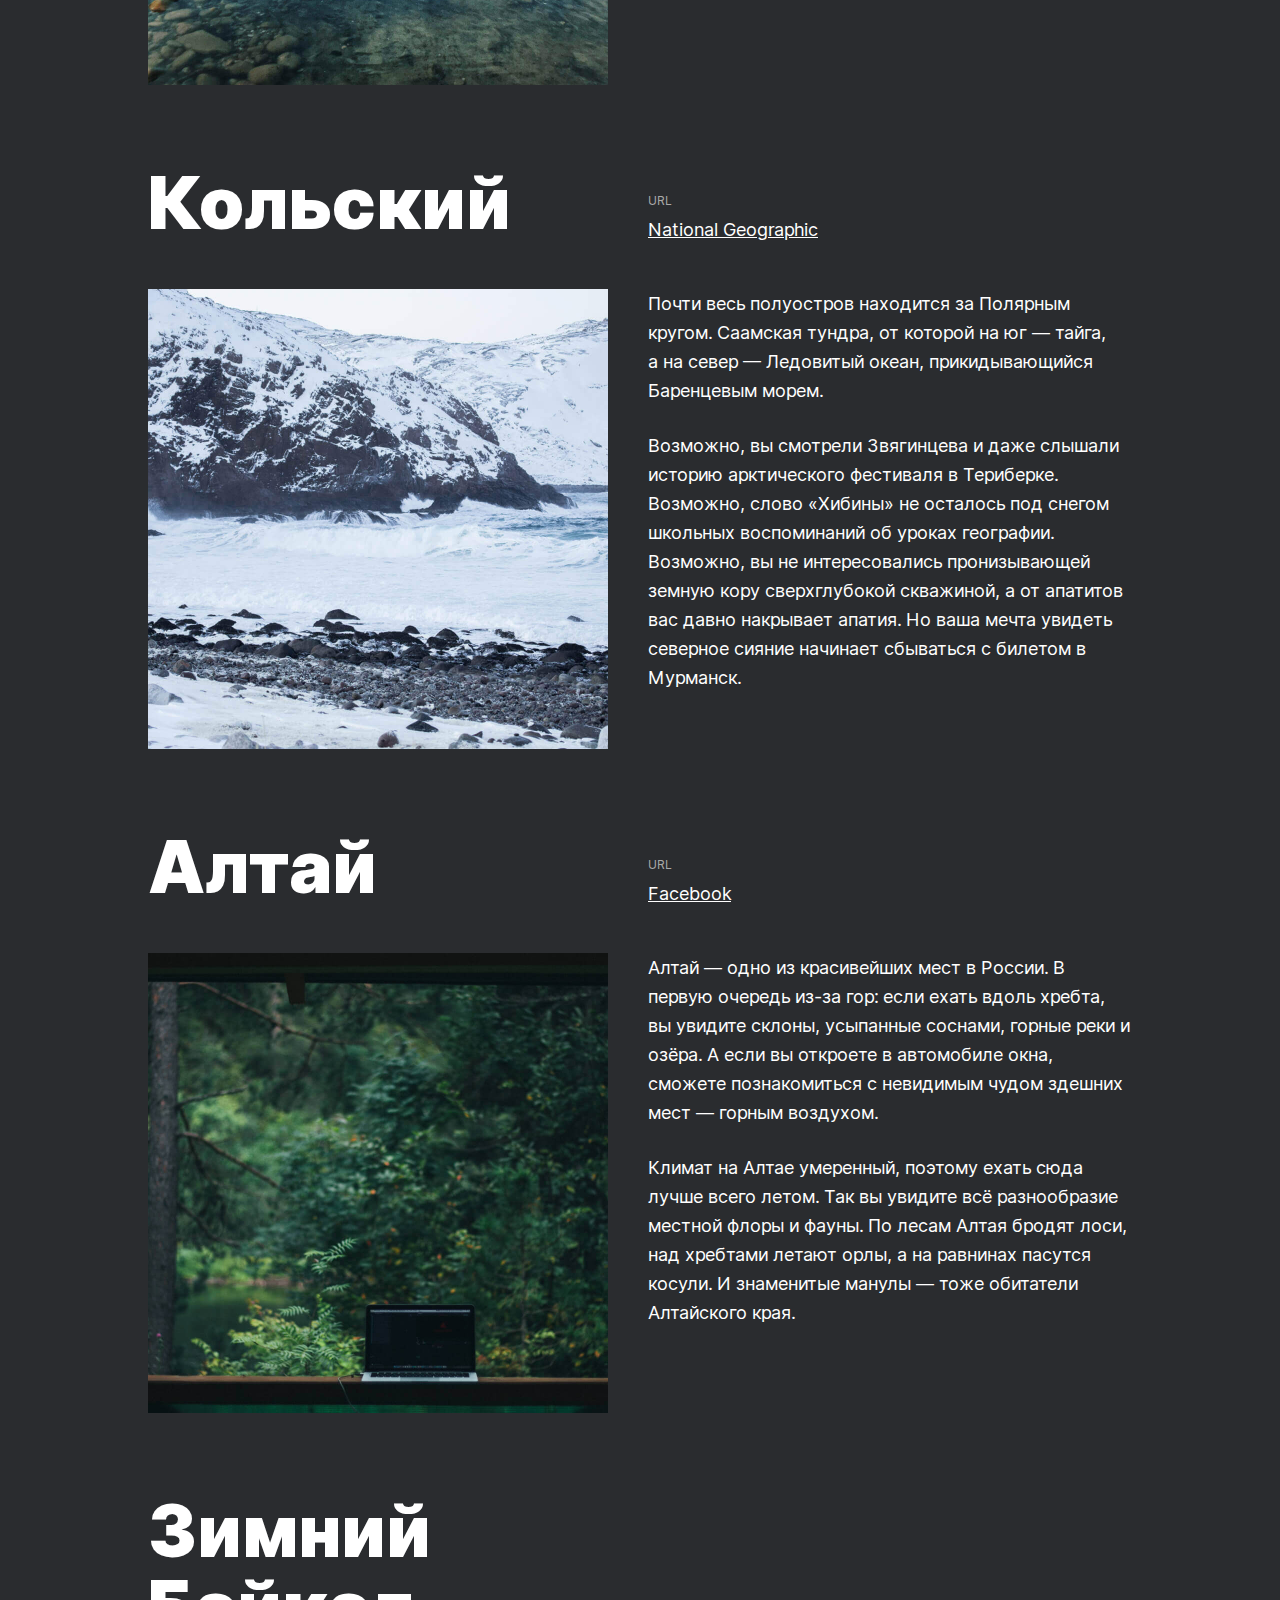
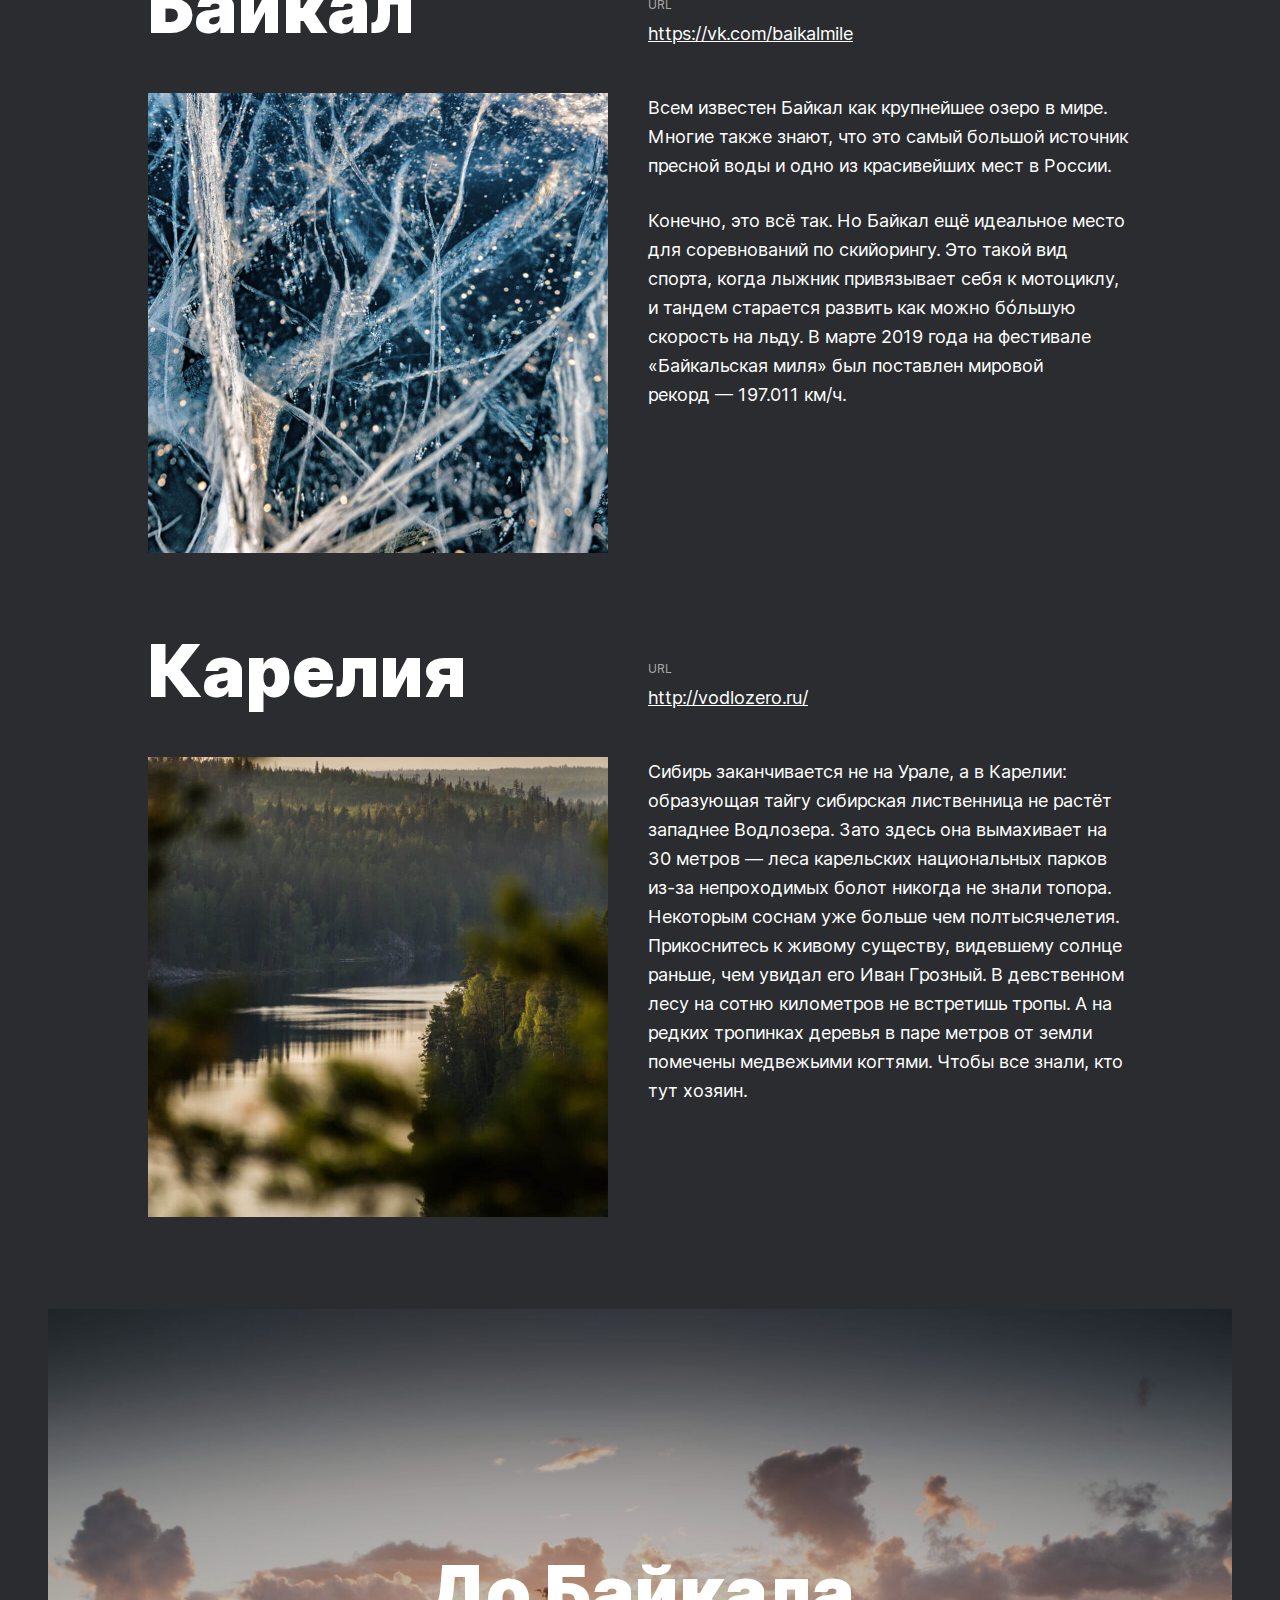
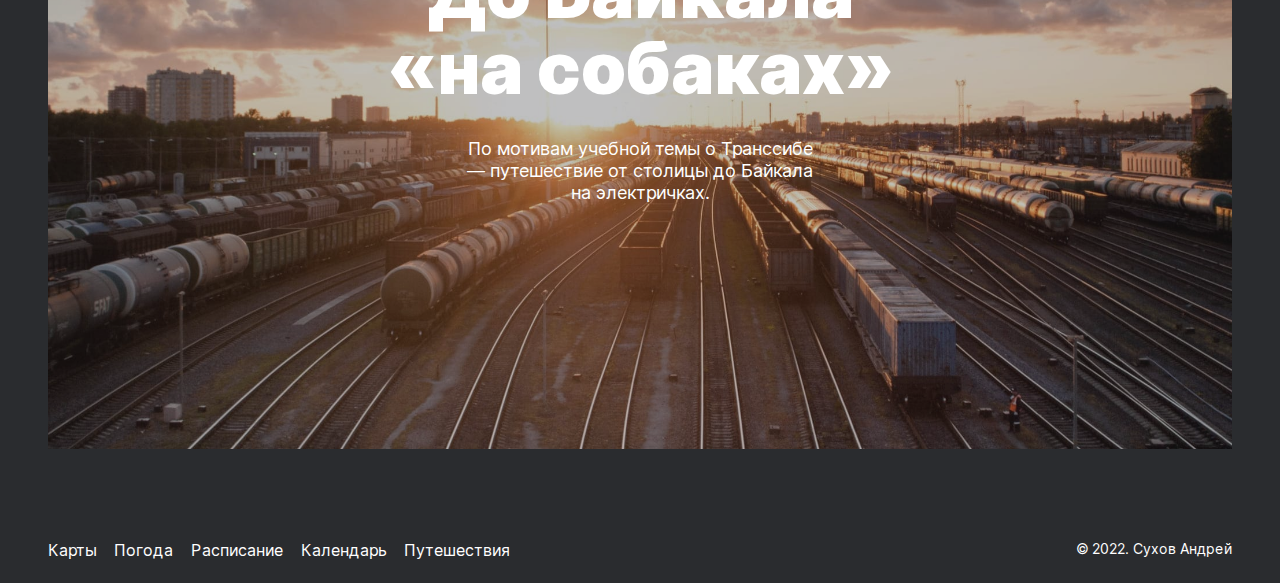
==== commit c56564f8: "Версия 1.16" ====
--- a/index.html
+++ b/index.html
@@ -3,7 +3,6 @@
 
 <head>
   <meta charset="UTF-8">
-  <meta http-equiv="content-type" content="text">
   <meta name="viewport" content="width=device-width, initial-scale=1.0">
   <title>Путешествия по России</title>
   <meta name="author" content="Сухов Андрей">
@@ -49,7 +48,7 @@
           <li>Аэропортов <span class="intro__span-accent">241</span></li>
         </ul>
       </section>
-      <section class="photo-grid__content">
+      <section class="photo">
         <ul class="photo-grid">
           <li>
             <img class="photo-grid__item" src="./images/photo-grid-train.jpg" alt="фото из окна вагона">
--- a/pages/index.css
+++ b/pages/index.css
@@ -35,4 +35,4 @@
 @import url(../blocks/footer/__nav/footer__nav.css);
 @import url(../blocks/footer/footer.css);
 @import url(../blocks/footer/__link/footer__link.css);
-@import url(../blocks/footer/__copyright/footer__copyright.css);
+@import url(../blocks/footer/__copyright/footer__copyright.css);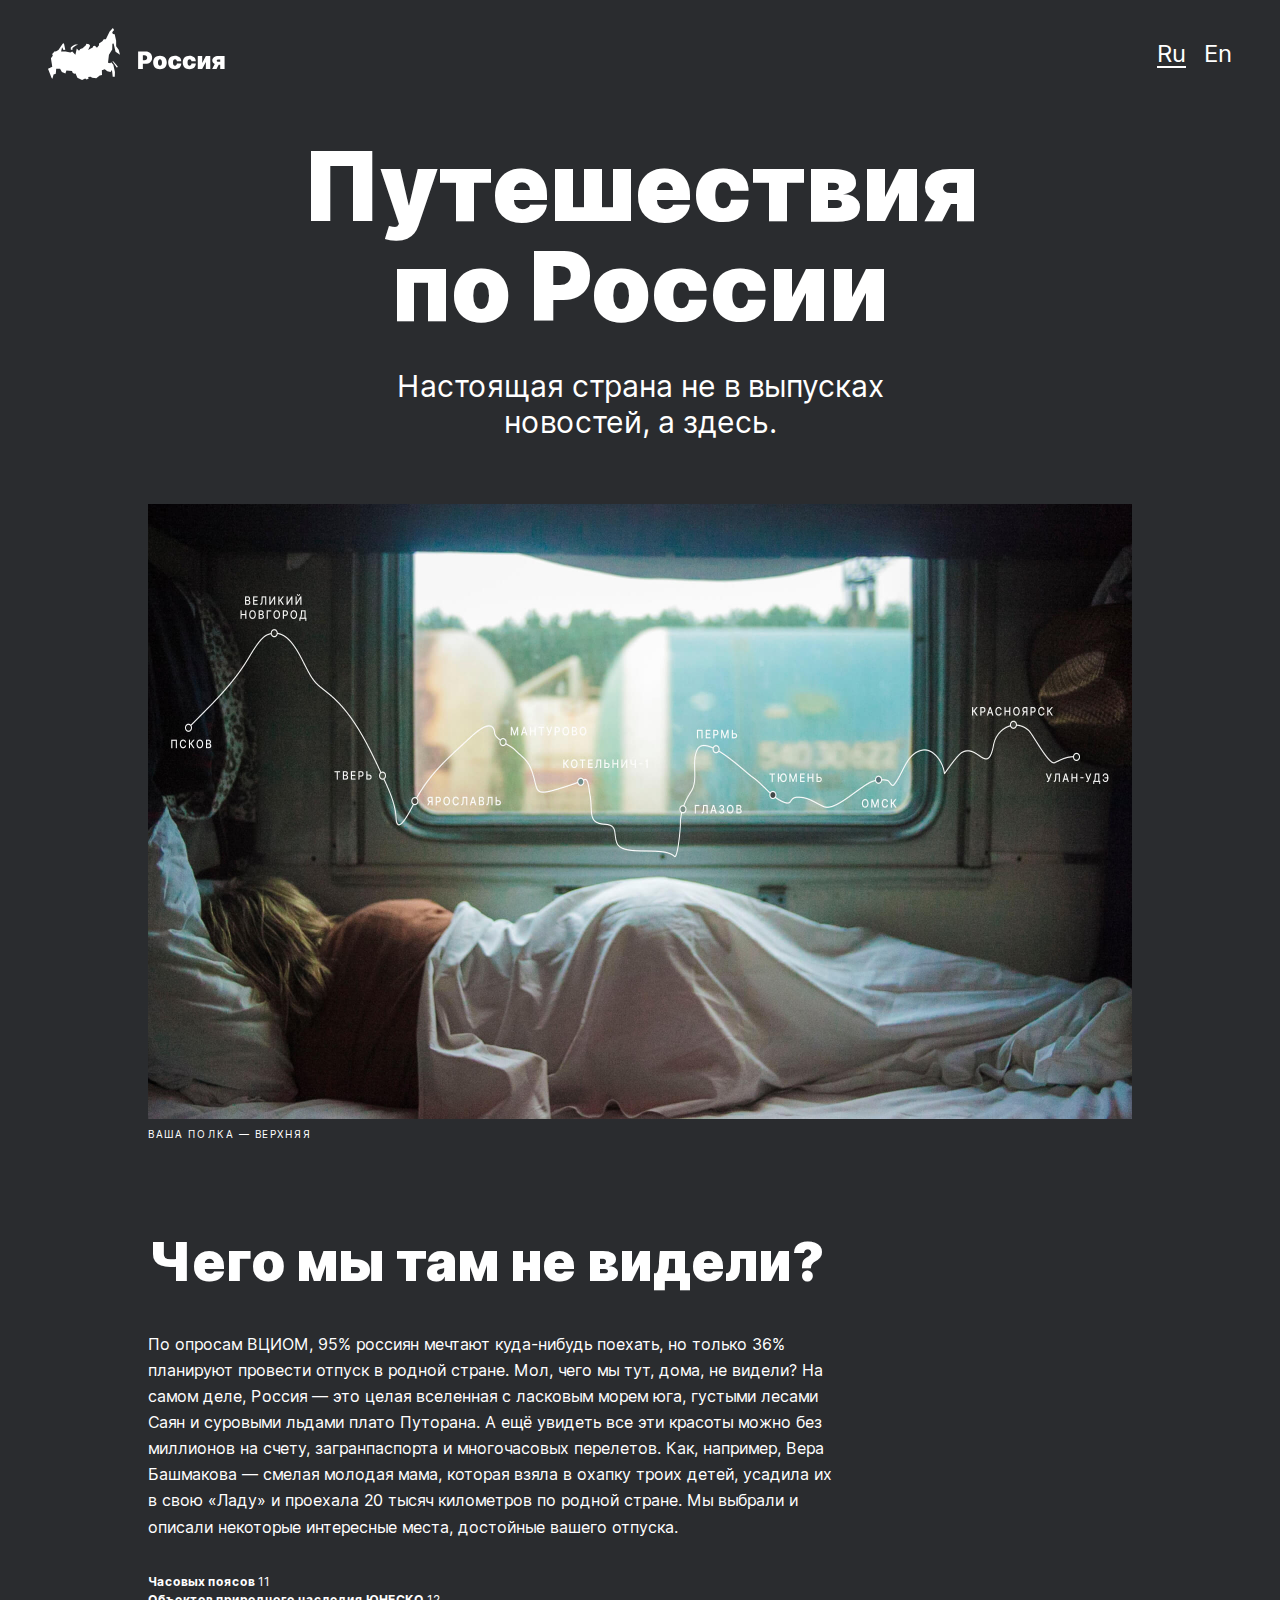
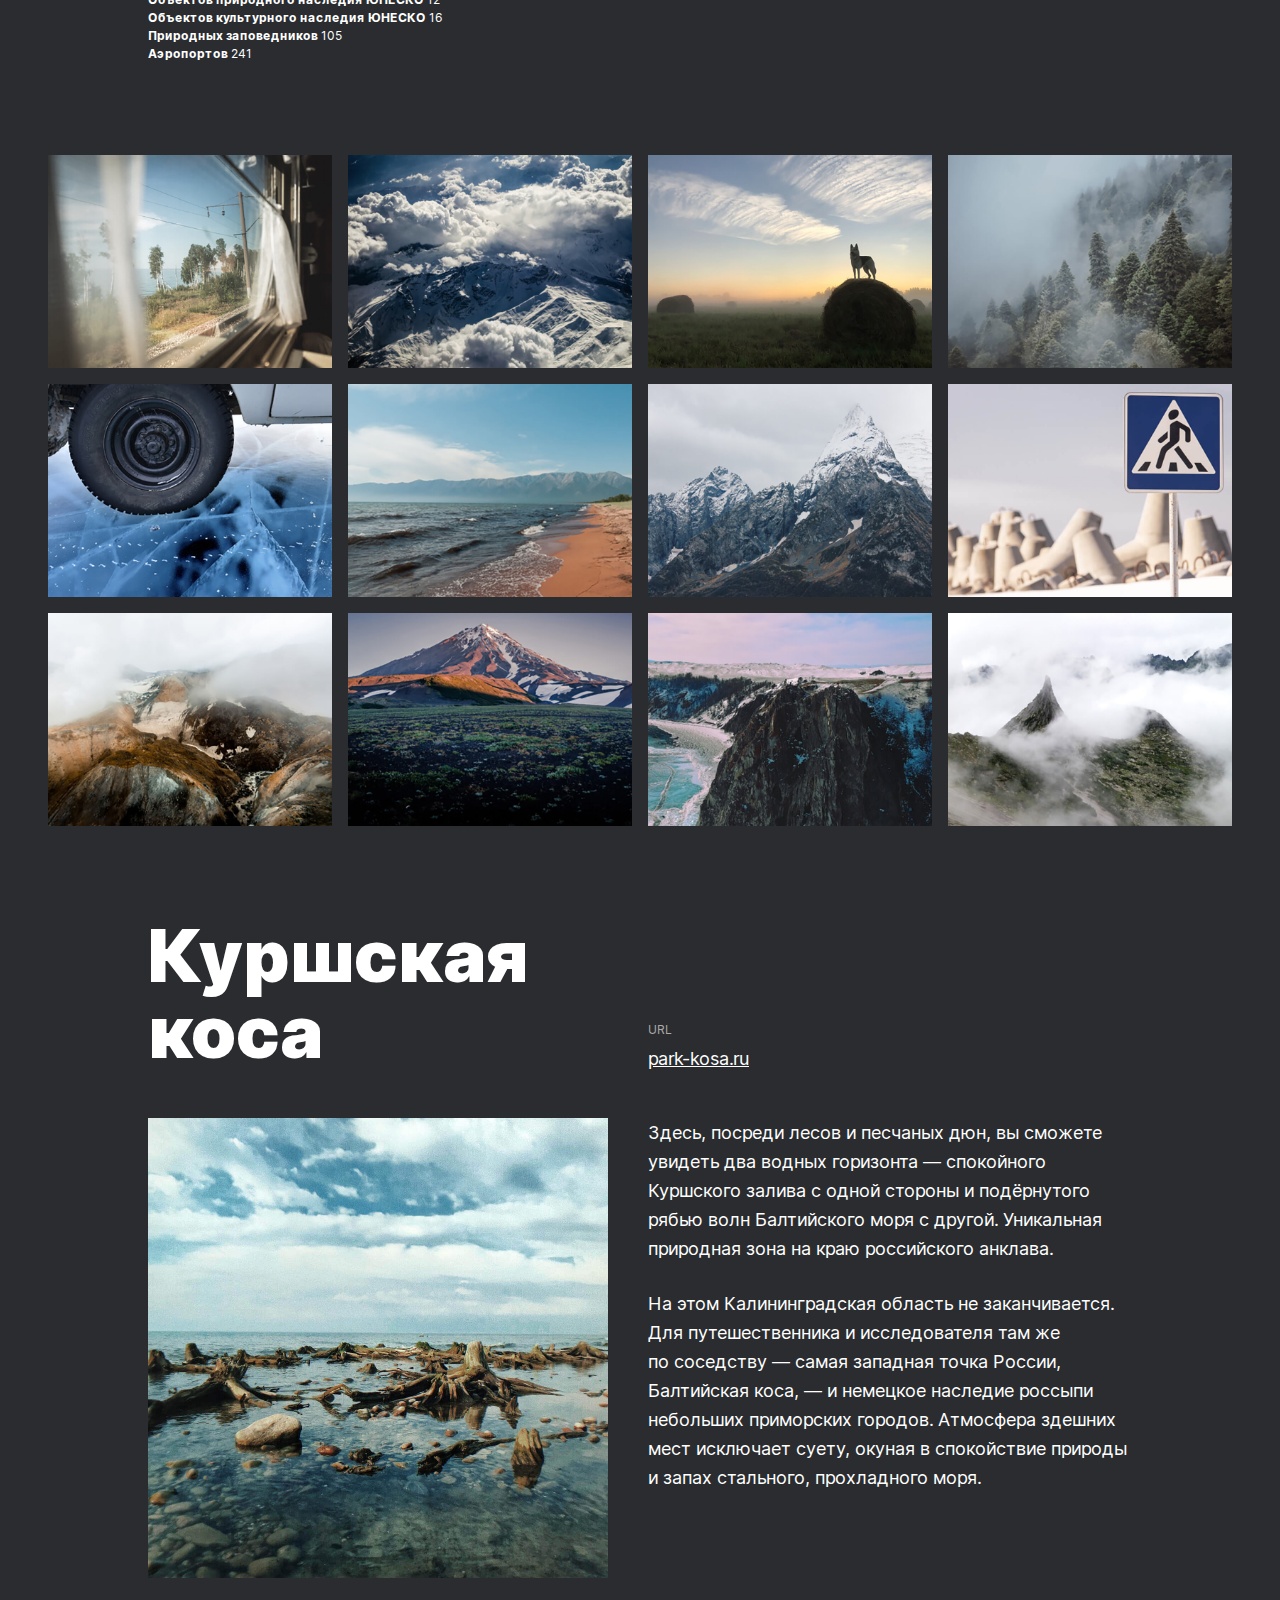
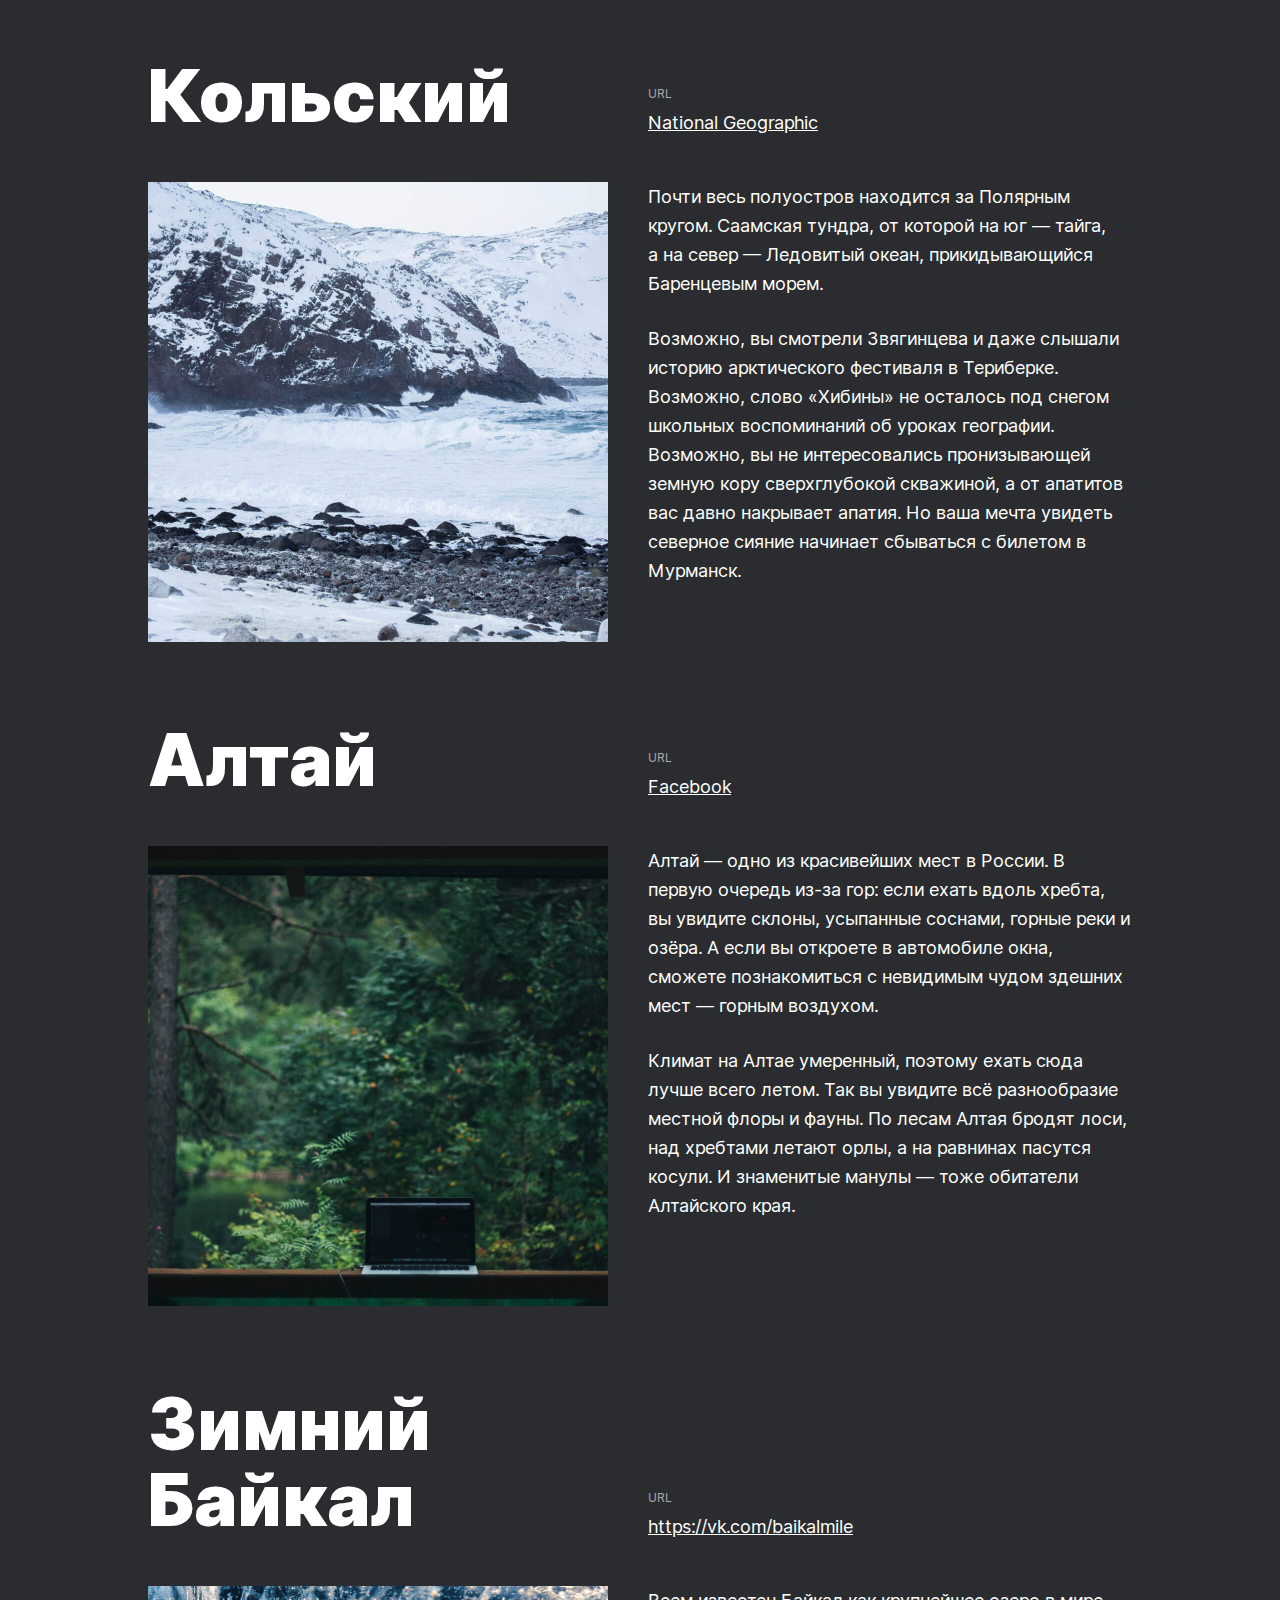
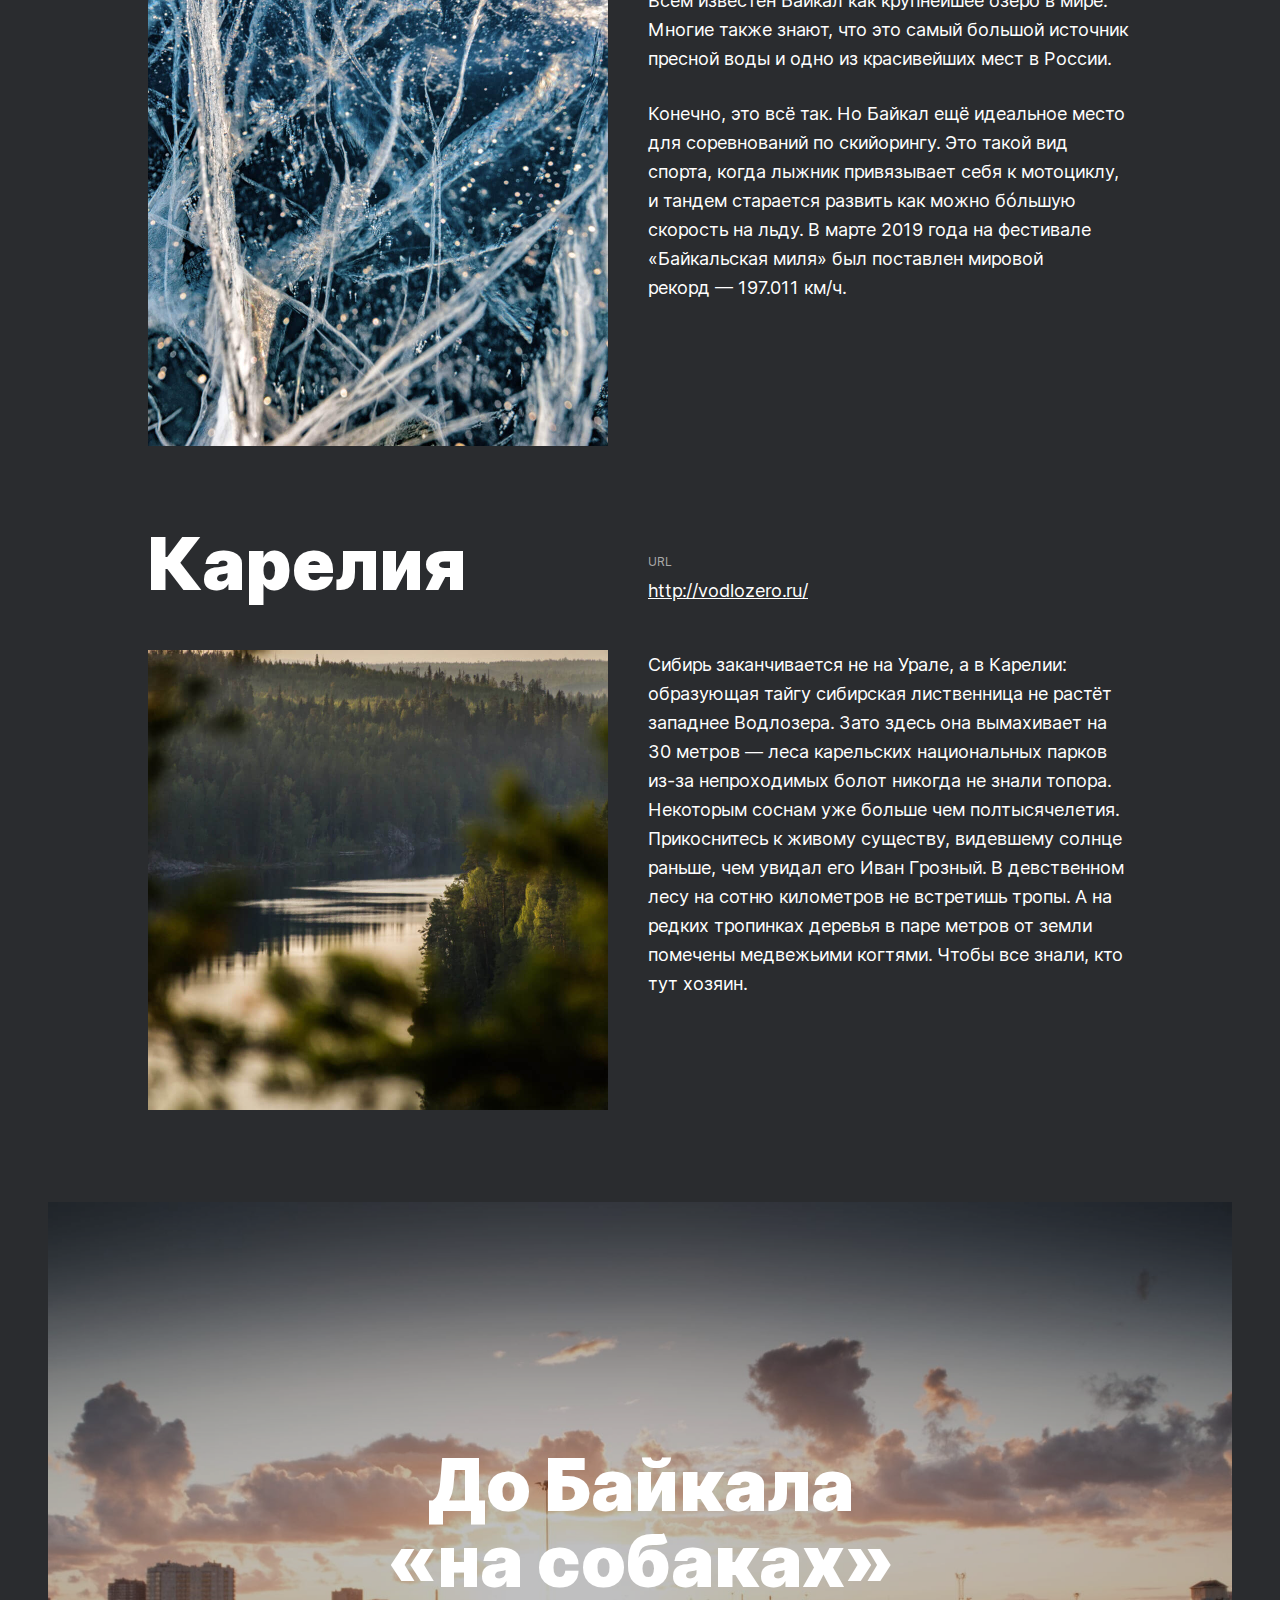
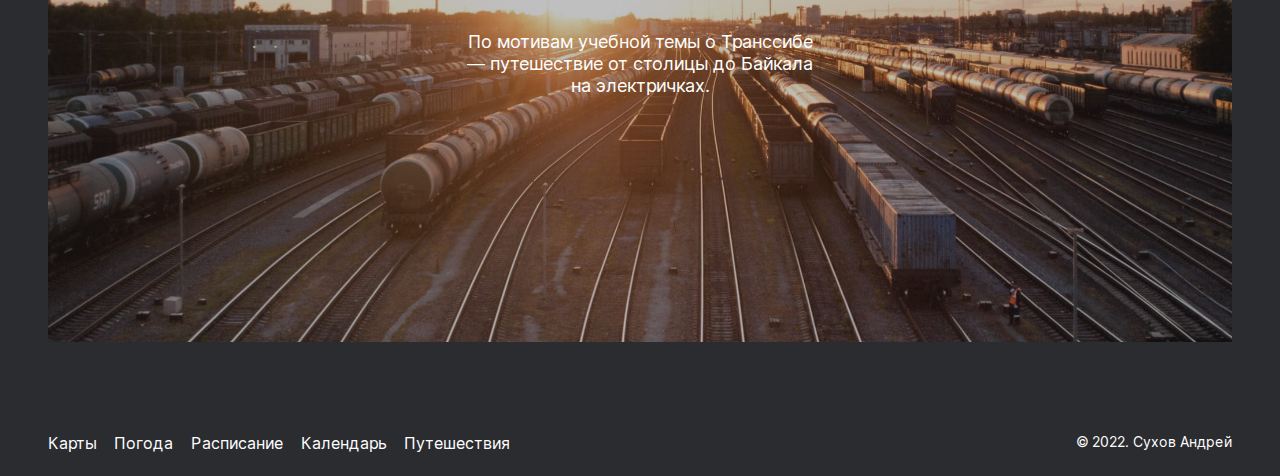
==== commit 1df0790d: "Версия 1.20" ====
--- a/index.html
+++ b/index.html
@@ -16,8 +16,8 @@
     <header class="header">
       <img class="header__logo" src="./images/header-logo.svg" alt="Изображение карты России">
       <ul class="header__lang">
-        <li><a class="header__lang-link header__lang-link_decoration" href="#">Ru</a></li>
-        <li><a class="header__lang-link" href="#">En</a></li>
+        <li><a class="header__lang-link header__lang-link_active opacity-link" href="#">Ru</a></li>
+        <li><a class="header__lang-link opacity-link" href="#">En</a></li>
       </ul>
     </header>
     <main class="content">
@@ -94,7 +94,7 @@
           <h2 class="place__title">Куршская коса</h2>
           <div class="place__website">
             <p class="place__url-heading">URL</p>
-            <a class="place__link" href="http://park-kosa.ru" target="_blank">park-kosa.ru</a>
+            <a class="place__link opacity-link" href="http://park-kosa.ru" target="_blank">park-kosa.ru</a>
           </div>
           <img class="place__image" src="./images/place-kosa.jpg" alt="Куршская коса">
           <div class="place__container-text">
@@ -112,7 +112,7 @@
           <h2 class="place__title">Кольский</h2>
           <div class="place__website">
             <p class="place__url-heading">URL</p>
-            <a class="place__link" href="https://yourshot.nationalgeographic.com/photos/?keywords=kolskiy"
+            <a class="place__link opacity-link" href="https://yourshot.nationalgeographic.com/photos/?keywords=kolskiy"
               target="_blank">National
               Geographic</a>
           </div>
@@ -132,7 +132,7 @@
           <h2 class="place__title">Алтай</h2>
           <div class="place__website">
             <p class="place__url-heading">URL</p>
-            <a class="place__link" href="https://www.facebook.com/vera.bashmakova/posts/10156011613718822"
+            <a class="place__link opacity-link" href="https://www.facebook.com/vera.bashmakova/posts/10156011613718822"
               target="_blank">Facebook</a>
           </div>
           <img class="place__image" src="./images/place-altai.jpg" alt="Алтай">
@@ -150,7 +150,7 @@
           <h2 class="place__title">Зимний Байкал</h2>
           <div class="place__website">
             <p class="place__url-heading">URL</p>
-            <a class="place__link" href="https://vk.com/baikalmile" target="_blank">https://vk.com/baikalmile</a>
+            <a class="place__link opacity-link" href="https://vk.com/baikalmile" target="_blank">https://vk.com/baikalmile</a>
           </div>
           <img class="place__image" src="./images/place-winter-baikal.jpg" alt="Зимний Байкал">
           <div class="place__container-text">
@@ -169,7 +169,7 @@
           <h2 class="place__title">Карелия</h2>
           <div class="place__website">
             <p class="place__url-heading">URL</p>
-            <a class="place__link" href="http://vodlozero.ru" target="_blank">http://vodlozero.ru/</a>
+            <a class="place__link opacity-link" href="http://vodlozero.ru" target="_blank">http://vodlozero.ru/</a>
           </div>
           <img class="place__image" src="./images/place-karelia.jpg" alt="Корелия">
           <div class="place__container-text">
@@ -183,7 +183,7 @@
         </article>
       </section>
       <section class="cover">
-        <a class="cover__overlay" href="https://stampsy.com/na-elektrichkakh-do-baikala" target="_blank">
+        <a class="cover__overlay opacity-link" href="https://stampsy.com/na-elektrichkakh-do-baikala" target="_blank">
           <h2 class="cover__title">До&nbsp;Байкала «на&nbsp;собаках»</h2>
           <p class="cover__subtitle">По мотивам учебной темы о Транссибе —&nbsp;путешествие
             от столицы до Байкала на электричках.</p>
@@ -192,11 +192,11 @@
     </main>
     <footer class="footer">
       <nav class="footer__nav">
-        <a class="footer__link" href="https://yandex.ru/maps" target="_blank">Карты</a>
-        <a class="footer__link" href="https://yandex.ru/pogoda" target="_blank">Погода</a>
-        <a class="footer__link" href="https://rasp.yandex.ru" target="_blank">Расписание</a>
-        <a class="footer__link" href="https://calendar.yandex.ru" target="_blank">Календарь</a>
-        <a class="footer__link" href="https://travel.yandex.ru" target="_blank">Путешествия</a>
+        <a class="footer__link opacity-link" href="https://yandex.ru/maps" target="_blank">Карты</a>
+        <a class="footer__link opacity-link" href="https://yandex.ru/pogoda" target="_blank">Погода</a>
+        <a class="footer__link opacity-link" href="https://rasp.yandex.ru" target="_blank">Расписание</a>
+        <a class="footer__link opacity-link" href="https://calendar.yandex.ru" target="_blank">Календарь</a>
+        <a class="footer__link opacity-link" href="https://travel.yandex.ru" target="_blank">Путешествия</a>
       </nav>
       <p class="footer__copyright">© 2022. Сухов Андрей</p>
     </footer>
--- a/pages/index.css
+++ b/pages/index.css
@@ -2,11 +2,12 @@
 @import url(../vendor/fonts/fonts.css);
 @import url(../blocks/page/page.css);
 @import url(../blocks/page/__container/page__container.css);
+@import url(../blocks/opacity-link/opacity-link.css);
 @import url(../blocks/header/header.css);
 @import url(../blocks/header/__logo/header__logo.css);
 @import url(../blocks/header/__lang/header__lang.css);
 @import url(../blocks/header/__lang-link/header__lang-link.css);
-@import url(../blocks/header/__lang-link/_decoration/header__lang-link_decoration.css);
+@import url(../blocks/header/__lang-link/_active/header__lang-link_active.css);
 @import url(../blocks/lead/lead.css);
 @import url(../blocks/lead/__title/lead__title.css);
 @import url(../blocks/lead/__subtitle/lead__subtitle.css);
